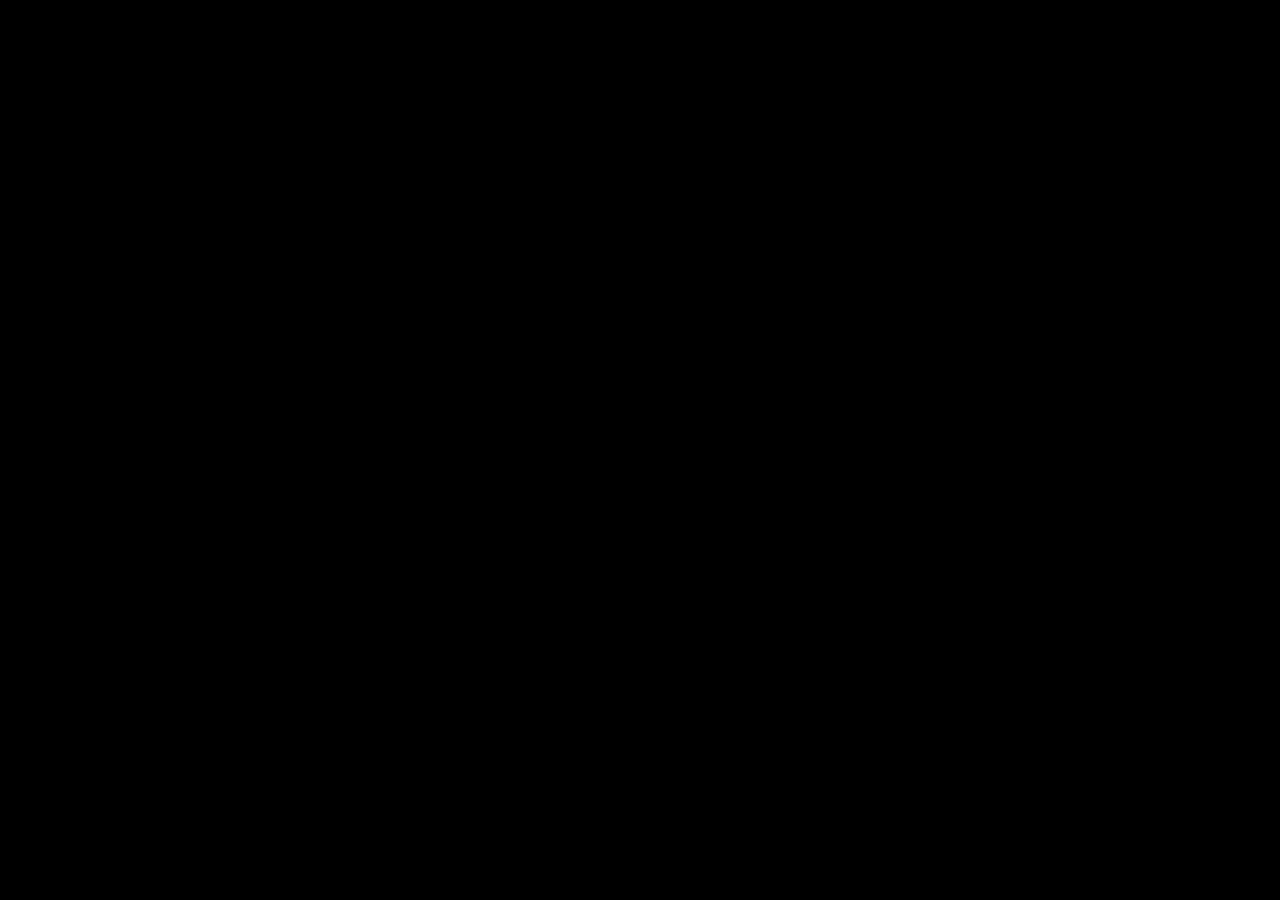
==== index.html @ 0b9044f1 "Optimize page: SEO, performance, and bug fixes - Add SEO meta tags (description, keywords, og tags) " ====
<!DOCTYPE html>
<html lang="zh-CN">
<head>
    <meta charset="UTF-8">
    <meta name="viewport" content="width=device-width, initial-scale=1, maximum-scale=1, user-scalable=no">
    <meta name="description" content="嘎嘎's Homepage — Zhejiang University, Mechanical Engineering. Neural Link interactive experience.">
    <meta name="keywords" content="嘎嘎,今予,Zhejiang University,Mechanical Engineering,Neural Link">
    <meta property="og:title" content="嘎嘎's Homepage - Neural Link">
    <meta property="og:description" content="Interactive neural link experience with gesture control and warp drive.">
    <meta property="og:type" content="website">
    <meta name="theme-color" content="#0f0c29">
    <title>嘎嘎's Homepage - Neural Link</title>
    <link rel="icon" type="image/jpeg" href="https://s2.loli.net/2024/08/14/UuaJ1elnkKgGChN.jpg">

    <script src="https://cdnjs.cloudflare.com/ajax/libs/zepto/1.2.0/zepto.min.js"></script>

    <style>
        @font-face { font-family: "sakura"; src: url("./sakura.min.ttf") format("truetype"); font-display: swap; }

        *, *::before, *::after { box-sizing: border-box; }

        body {
            margin: 0; padding: 0; width: 100vw; height: 100vh; overflow: hidden;
            background: #0f0c29;
            background: linear-gradient(125deg, #0f0c29, #302b63, #24243e, #1b2735, #090a0f);
            background-size: 400% 400%;
            animation: aurora 20s ease infinite;
            font-family: 'sakura', sans-serif;
            user-select: none; -webkit-user-select: none;
            -webkit-touch-callout: none; -webkit-tap-highlight-color: transparent;
            touch-action: manipulation;
        }

        @keyframes aurora {
            0%, 100% { background-position: 0% 50%; }
            50% { background-position: 100% 50%; }
        }

        canvas#startrack {
            position: fixed; top: 0; left: 0; width: 100%; height: 100%;
            z-index: 1; pointer-events: none; display: block; will-change: transform;
        }

        /* Camera box */
        .camera-box {
            position: fixed; bottom: 20px; left: 20px; width: 160px; height: 120px;
            border: 1px solid rgba(80, 255, 255, 0.3); border-radius: 8px;
            z-index: 900; overflow: hidden; opacity: 0; pointer-events: none;
            transition: opacity 0.5s; box-shadow: 0 0 15px rgba(0, 0, 0, 0.5);
            background: rgba(0,0,0,0.5);
        }
        .camera-box.active { opacity: 1; }

        #input_video, #overlay_canvas {
            position: absolute; top: 0; left: 0; width: 100%; height: 100%;
            transform: scaleX(-1); object-fit: cover;
        }
        #input_video { opacity: 0.5; }

        #loading-bar {
            position: fixed; top: 0; left: 0; height: 3px; background: #50ffff;
            width: 0%; z-index: 2000; transition: width 0.3s;
            box-shadow: 0 0 10px #50ffff; pointer-events: none;
        }

        .main {
            position: relative; width: 100%; height: 100%; display: flex;
            justify-content: center; align-items: center; z-index: 10;
            perspective: 1200px; opacity: 0; transition: opacity 1s ease-in;
            pointer-events: none;
        }
        .main.loaded { opacity: 1; }

        .glass-card {
            position: relative; pointer-events: auto;
            background: rgba(255, 255, 255, 0.05);
            backdrop-filter: blur(12px); -webkit-backdrop-filter: blur(12px);
            border: 1px solid rgba(255, 255, 255, 0.15);
            border-radius: 24px; padding: 50px 80px;
            display: flex; flex-direction: column; align-items: center;
            box-shadow: 0 25px 50px rgba(0, 0, 0, 0.5);
            transition: transform 0.1s ease-out;
            max-width: 90%; will-change: transform;
        }

        .avatar-container {
            position: relative; width: 130px; height: 130px;
            margin-bottom: 25px; display: flex; justify-content: center;
            align-items: center; cursor: pointer; transition: transform 0.3s;
            pointer-events: auto;
        }
        .avatar-container:hover { transform: scale(1.05); }
        .avatar-container:active { transform: scale(0.95); }
        .avatar-img {
            width: 130px; height: 130px; border-radius: 50%; object-fit: cover;
            border: 3px solid rgba(255, 255, 255, 0.9);
            box-shadow: 0 0 30px rgba(255, 200, 245, 0.6);
            z-index: 2; transition: transform 1s; background: #fff;
            will-change: transform;
        }
        .spin-warp { animation: warpSpin 1s cubic-bezier(0.5, 0, 0.5, 1) forwards; }

        .orbit-ring {
            position: absolute; top: -15px; left: -15px; right: -15px; bottom: -15px;
            border-radius: 50%; border: 2px dashed rgba(255, 200, 245, 0.3);
            animation: spin 20s linear infinite; transition: all 0.5s;
            will-change: transform;
        }
        .warp-active .orbit-ring {
            border-color: #50ffff; box-shadow: 0 0 50px #50ffff;
            animation: spin 0.5s linear infinite;
        }
        .warp-active .avatar-img {
            border-color: #50ffff; box-shadow: 0 0 50px #50ffff;
        }

        .name { font-size: 2.8rem; color: #fff; text-shadow: 0 0 15px rgba(255, 100, 200, 0.8); margin-bottom: 10px; text-align: center; font-weight: bold; letter-spacing: 2px; white-space: nowrap; }
        .role { font-size: 0.9rem; color: rgba(220, 230, 255, 0.8); letter-spacing: 1.5px; text-transform: uppercase; margin-bottom: 35px; text-align: center; display: flex; gap: 8px; justify-content: center; }
        .separator { color: #ff64c8; }

        .btns { display: flex; gap: 25px; pointer-events: auto; flex-direction: row; }
        .btn {
            position: relative; padding: 12px 36px; border-radius: 50px;
            background: rgba(255, 255, 255, 0.08); border: 1px solid rgba(255, 255, 255, 0.25);
            color: #ffc8f5; text-decoration: none; font-size: 1.2rem;
            overflow: hidden; transition: all 0.3s; cursor: pointer;
            white-space: nowrap; display: flex; justify-content: center;
            align-items: center; pointer-events: auto;
        }
        .btn:hover {
            background: rgba(255, 200, 245, 0.2);
            box-shadow: 0 0 25px rgba(255, 100, 200, 0.5);
            border-color: #ffc8f5; transform: translateY(-3px); color: #fff;
        }
        .btn::after {
            content: ''; position: absolute; top: 0; left: -100%;
            width: 100%; height: 100%;
            background: linear-gradient(90deg, transparent, rgba(255,255,255,0.3), transparent);
            transform: skewX(-20deg); animation: shine 4s infinite;
        }

        /* Hint corner */
        .hint-corner {
            position: fixed; bottom: 20px; right: 25px; z-index: 50;
            display: flex; align-items: center; justify-content: flex-end;
            gap: 20px; opacity: 0; transition: opacity 1s; pointer-events: none;
        }
        .hint-corner.show { opacity: 1; }

        .icon-btn {
            font-size: 24px; color: rgba(255, 255, 255, 0.4);
            cursor: pointer; transition: all 0.3s ease;
            text-shadow: 0 0 5px rgba(0,0,0,0.5); pointer-events: auto;
        }
        .icon-btn:hover { color: #fff; transform: scale(1.2); text-shadow: 0 0 15px #50ffff; }
        .icon-btn.active { color: #50ffff; text-shadow: 0 0 20px #50ffff; transform: scale(1.1); }

        .kb-group { position: relative; display: flex; align-items: center; pointer-events: auto; }

        .hint-box {
            position: absolute; right: 100%; top: 50%;
            transform: translateY(-50%) translateX(10px); margin-right: 15px;
            background: rgba(0, 20, 40, 0.9); border: 1px solid rgba(80, 255, 255, 0.3);
            padding: 8px 12px; border-radius: 8px; color: #50ffff;
            font-family: 'Courier New', monospace; font-size: 12px;
            opacity: 0; transition: all 0.3s; white-space: nowrap; pointer-events: none;
        }
        .kb-group:hover .hint-box, .hint-box.typing-active {
            opacity: 1; transform: translateY(-50%) translateX(0);
        }

        kbd {
            background: rgba(255,255,255,0.1); border: 1px solid rgba(255,255,255,0.3);
            border-radius: 3px; padding: 2px 4px; margin: 0 2px; font-weight: bold;
            transition: all 0.1s;
        }
        kbd.active { background: #50ffff; color: #000; box-shadow: 0 0 10px #50ffff; }

        #toast {
            position: fixed; bottom: 80px; left: 50%; transform: translateX(-50%);
            background: rgba(0,0,0,0.8); border: 1px solid #50ffff;
            color: #50ffff; padding: 10px 20px; border-radius: 5px;
            opacity: 0; transition: opacity 0.5s; pointer-events: none;
            font-family: monospace; z-index: 100; white-space: nowrap;
        }
        #toast.show { opacity: 1; }

        #boot-screen {
            position: fixed; top: 0; left: 0; width: 100%; height: 100%;
            background: #000; z-index: 999; display: flex; justify-content: center;
            align-items: center; font-family: monospace; cursor: pointer;
        }
        .terminal-text {
            color: #50ffff; font-size: 14px; line-height: 1.6;
            text-shadow: 0 0 5px #50ffff; padding: 20px; max-width: 600px;
        }
        .system-off {
            animation: tvOff 0.6s ease-in-out forwards; pointer-events: none;
        }
        .highlight { color: #ffc8f5; font-weight: bold; }
        .blink { animation: blink 1s infinite; }

        /* Context menu */
        #context-menu {
            position: fixed; top: 0; left: 0; width: 160px; height: 160px;
            border-radius: 50%; pointer-events: none; z-index: 999;
            opacity: 0; transform: scale(0.5);
            transition: opacity 0.2s, transform 0.2s;
            display: flex; justify-content: center; align-items: center;
        }
        #context-menu.visible { opacity: 1; transform: scale(1); pointer-events: auto; }
        .ctx-center {
            position: absolute; width: 10px; height: 10px;
            background: #50ffff; border-radius: 50%; box-shadow: 0 0 10px #50ffff;
        }
        .ctx-ring {
            position: absolute; width: 100%; height: 100%; border-radius: 50%;
            border: 1px dashed rgba(80, 255, 255, 0.3);
            animation: spin 10s linear infinite;
        }
        .ctx-item {
            position: absolute; width: 50px; height: 50px;
            display: flex; justify-content: center; align-items: center;
            background: rgba(0, 20, 40, 0.8);
            border: 1px solid rgba(80, 255, 255, 0.4);
            border-radius: 50%; color: #50ffff;
            font-family: monospace; font-size: 10px; font-weight: bold;
            cursor: pointer; transition: all 0.2s;
            box-shadow: 0 0 10px rgba(0,0,0,0.5);
        }
        .ctx-item:hover {
            background: #50ffff; color: #000;
            box-shadow: 0 0 20px #50ffff; transform: scale(1.1);
        }
        .ctx-top { top: 0; } .ctx-bottom { bottom: 0; }
        .ctx-left { left: 0; } .ctx-right { right: 0; }

        .speed-hud {
            position: fixed; bottom: 20px; left: 25px; z-index: 50;
            font-family: monospace; color: rgba(255,255,255,0.5);
            font-size: 12px; pointer-events: none;
            display: flex; flex-direction: column; gap: 5px;
            opacity: 0; transition: opacity 1s;
        }
        .speed-hud.show { opacity: 1; }
        .speed-bar-container {
            width: 150px; height: 4px; background: rgba(255,255,255,0.1);
            border-radius: 2px; overflow: hidden;
        }
        .speed-bar {
            height: 100%; background: #50ffff; width: 50%;
            transition: width 0.1s linear, background 0.3s;
            box-shadow: 0 0 5px #50ffff;
        }

        /* Keyframes */
        @keyframes tvOff {
            0% { transform: scale(1, 1); opacity: 1; }
            100% { transform: scale(0, 0.005); opacity: 0; }
        }
        @keyframes blink { 50% { opacity: 0; } }
        @keyframes spin { 100% { transform: rotate(360deg); } }
        @keyframes shine {
            0% { left: -100%; }
            20% { left: 200%; }
            100% { left: 200%; }
        }
        @keyframes warpSpin {
            0% { transform: rotate(0deg); }
            100% { transform: rotate(1080deg); }
        }

        /* Mobile */
        @media (max-width: 700px) {
            .glass-card { width: 85%; padding: 40px 20px; max-height: 90vh; overflow-y: auto; }
            .name { font-size: 2rem; }
            .role { flex-direction: column; gap: 5px; }
            .separator { display: none; }
            .btns { flex-direction: column; width: 100%; gap: 15px; }
            .btn { width: 100%; text-align: center; }
            .hint-corner { right: 15px; bottom: 15px; }
            .kb-group, .speed-hud, #context-menu { display: none !important; }
        }
    </style>
</head>
<body>

    <canvas id="startrack"></canvas>

    <div class="camera-box" id="camera-box">
        <video id="input_video" autoplay playsinline></video>
        <canvas id="overlay_canvas"></canvas>
    </div>

    <div id="loading-bar"></div>
    <div id="boot-screen"><div class="terminal-text" id="terminal-content"></div></div>
    <div id="toast">SYSTEM: Warp Drive Engaged!</div>

    <div class="main" id="main-content">
        <div class="glass-card" id="tilt-card">
            <div class="avatar-container" id="avatar-btn">
                <div class="orbit-ring" id="orbit-ring"></div>
                <img src="https://s2.loli.net/2024/08/14/UuaJ1elnkKgGChN.jpg"
                     class="avatar-img" id="avatar-img"
                     alt="头像" loading="lazy" width="130" height="130">
            </div>
            <div class="name">嘎嘎sama | 今予</div>
            <div class="role">
                <span>Zhejiang University</span>
                <span class="separator">|</span>
                <span>Mechanical Engineering</span>
            </div>
            <div class="btns">
                <a href="https://gagasama.vercel.app" target="_blank" rel="noopener" class="btn">博客</a>
                <a href="https://github.com/JYbestow" target="_blank" rel="noopener" class="btn">Github</a>
                <a href="https://space.bilibili.com/402611949" target="_blank" rel="noopener" class="btn">bilibili</a>
            </div>
        </div>
    </div>

    <div class="speed-hud" id="ui-hud">
        <div class="hud-text" id="speed-text">TIME: 1.0x</div>
        <div class="speed-bar-container"><div class="speed-bar" id="speed-bar"></div></div>
    </div>

    <div class="hint-corner" id="ui-hint">
        <div class="kb-group">
            <div class="hint-box" id="konami-hint">Code: <kbd>↑</kbd><kbd>↑</kbd><kbd>↓</kbd><kbd>↓</kbd><kbd>←</kbd><kbd>→</kbd><kbd>←</kbd><kbd>→</kbd><kbd>B</kbd><kbd>A</kbd></div>
            <div class="icon-btn" id="kb-icon" aria-label="Konami Code hint">⌨️</div>
        </div>
        <div class="icon-btn" id="hand-btn" title="Toggle Hand Control" aria-label="Toggle Hand Control">🖐️</div>
    </div>

    <div id="context-menu">
        <div class="ctx-ring"></div><div class="ctx-center"></div>
        <div class="ctx-item ctx-top" id="ctx-warp">WARP</div>
        <div class="ctx-item ctx-right" id="ctx-rgb">RGB</div>
        <div class="ctx-item ctx-bottom" id="ctx-reset">RESET</div>
        <div class="ctx-item ctx-left" id="ctx-freeze">FREEZE</div>
    </div>

    <script>
        console.log("%c Hello ZJU Engineer!", "font-size: 20px; color: #50ffff;");
        var requestAnimFrame = (window.requestAnimationFrame || function(cb) { setTimeout(cb, 1000 / 60); }).bind(window);
        var isMobile = /Android|webOS|iPhone|iPad|iPod|BlackBerry|IEMobile|Opera Mini/i.test(navigator.userAgent) || window.innerWidth < 700;

        $(function() {
            // ── Boot Screen ────────────────────────────────────────────
            var cmdLines = ["> [SCROLL] : TIME DILATION", "> [HOLD]   : SINGULARITY"];
            if (!isMobile) {
                cmdLines.push("> [RIGHT CLICK] : TACTICAL MENU");
                cmdLines.push("> [HAND]   : GOD MODE");
            } else {
                cmdLines.push("> [TAP AVATAR] : WARP DRIVE");
            }

            var lines = [
                "INITIALIZING PHYSICS ENGINE...",
                "LOADING NEURAL NETWORK... [OK]",
                "--------------------------------",
                "COMMANDS:"
            ].concat(cmdLines).concat([
                "--------------------------------",
                "CLICK TO START <span class='blink'>_</span>"
            ]);

            var term = document.getElementById('terminal-content');
            var lIdx = 0, cIdx = 0;

            function typeLine() {
                if (lIdx >= lines.length) return;

                // Last line (prompt) — render with HTML at once (contains span)
                if (lIdx === lines.length - 1) {
                    if (cIdx === 0) {
                        term.innerHTML += '<div class="cmd-line highlight">' + lines[lIdx] + '</div>';
                    }
                    lIdx++;
                    return;
                }

                if (cIdx === 0) {
                    term.innerHTML += '<div class="cmd-line" id="l-' + lIdx + '"></div>';
                }

                var el = document.getElementById('l-' + lIdx);
                if (el) el.textContent += lines[lIdx].charAt(cIdx);
                cIdx++;

                if (cIdx < lines[lIdx].length) {
                    setTimeout(typeLine, 15);
                } else {
                    cIdx = 0; lIdx++;
                    setTimeout(typeLine, 50);
                }
            }

            setTimeout(typeLine, 500);

            function closeBoot() {
                var bs = document.getElementById('boot-screen');
                bs.classList.add('system-off');
                document.getElementById('main-content').classList.add('loaded');
                setTimeout(function() {
                    document.getElementById('ui-hint').classList.add('show');
                    document.getElementById('ui-hud').classList.add('show');
                }, 800);
            }
            document.getElementById('boot-screen').addEventListener('click', closeBoot);
            document.getElementById('boot-screen').addEventListener('touchend', function(e) { e.preventDefault(); closeBoot(); });

            // ── Canvas Core ────────────────────────────────────────────
            var canvas = document.getElementById('startrack');
            var ctx = canvas.getContext('2d');
            var cw, ch;

            function resize() {
                cw = window.innerWidth; ch = window.innerHeight;
                var dpr = isMobile ? 1 : Math.min(window.devicePixelRatio, 2);
                canvas.width = cw * dpr;
                canvas.height = ch * dpr;
                ctx.setTransform(dpr, 0, 0, dpr, 0, 0);
            }
            resize();
            window.addEventListener('resize', resize, { passive: true });

            // Mouse / tilt state
            var mx = 0, my = 0, rawMx = 0, rawMy = 0;
            function updateCoords(x, y) {
                rawMx = x; rawMy = y;
                mx = (x - cw / 2) / cw;
                my = (y - ch / 2) / ch;
                var c = document.getElementById('tilt-card');
                if (c) c.style.transform = 'perspective(1000px) rotateX(' + (-my * 15) + 'deg) rotateY(' + (mx * 15) + 'deg)';
            }
            document.addEventListener('mousemove', function(e) { updateCoords(e.clientX, e.clientY); }, { passive: true });
            document.addEventListener('touchmove', function(e) {
                if (e.touches.length) updateCoords(e.touches[0].clientX, e.touches[0].clientY);
            }, { passive: true });

            // State
            var globalSpeed = 1, warpSpeed = 1, isWarping = false;
            var rainbowMode = false, isSucking = false;
            var handExpansion = 0, targetExpansion = 0;

            // ── Hand Control (Desktop Only) ────────────────────────────
            if (!isMobile) {
                var videoEl = document.getElementById('input_video');
                var overlayCanvas = document.getElementById('overlay_canvas');
                var ctxOverlay = overlayCanvas.getContext('2d');
                var handBtn = document.getElementById('hand-btn');
                var cameraBox = document.getElementById('camera-box');
                var loadingBar = document.getElementById('loading-bar');
                var isHandActive = false, handsModule, cameraFeed;

                overlayCanvas.width = 320;
                overlayCanvas.height = 240;

                window.onHandResults = function(results) {
                    loadingBar.style.width = '0%';

                    ctxOverlay.save();
                    ctxOverlay.clearRect(0, 0, overlayCanvas.width, overlayCanvas.height);
                    if (results.multiHandLandmarks) {
                        for (var i = 0; i < results.multiHandLandmarks.length; i++) {
                            var landmarks = results.multiHandLandmarks[i];
                            if (typeof drawConnectors === 'function') {
                                drawConnectors(ctxOverlay, landmarks, HAND_CONNECTIONS, { color: '#50ffff', lineWidth: 2 });
                            }
                            if (typeof drawLandmarks === 'function') {
                                drawLandmarks(ctxOverlay, landmarks, { color: '#ffc8f5', lineWidth: 1, radius: 2 });
                            }
                        }
                    }
                    ctxOverlay.restore();

                    if (results.multiHandLandmarks && results.multiHandLandmarks.length > 0) {
                        var lm = results.multiHandLandmarks[0];
                        var dist = Math.hypot(lm[4].x - lm[20].x, lm[4].y - lm[20].y);
                        var palm = Math.hypot(lm[0].x - lm[9].x, lm[0].y - lm[9].y);
                        var openness = dist / (palm * 1.6);
                        if (openness < 0.3) targetExpansion = -0.8;
                        else if (openness > 0.85) targetExpansion = 1.2;
                        else targetExpansion = (openness - 0.3) * 1.5;
                    } else targetExpansion = 0;
                };

                window.toggleHand = function() {
                    if (!isHandActive) {
                        showToast("NEURAL LINK INITIALIZING...");
                        loadingBar.style.width = '30%';
                        handsModule = new Hands({
                            locateFile: function(file) {
                                return 'https://cdn.jsdelivr.net/npm/@mediapipe/hands/' + file;
                            }
                        });
                        handsModule.setOptions({ maxNumHands: 1, modelComplexity: 0, minDetectionConfidence: 0.5 });
                        handsModule.onResults(window.onHandResults);
                        cameraFeed = new Camera(videoEl, {
                            onFrame: function() { handsModule.send({ image: videoEl }); },
                            width: 320, height: 240
                        });
                        loadingBar.style.width = '60%';
                        cameraFeed.start().then(function() {
                            loadingBar.style.width = '100%';
                            setTimeout(function() { loadingBar.style.width = '0%'; }, 500);
                            cameraBox.classList.add('active');
                            handBtn.classList.add('active');
                            isHandActive = true;
                            showToast("HAND CONTROL ACTIVE");
                        }).catch(function() {
                            loadingBar.style.width = '0%';
                            showToast("CAMERA ACCESS DENIED");
                        });
                    } else {
                        if (videoEl.srcObject) {
                            videoEl.srcObject.getTracks().forEach(function(t) { t.stop(); });
                        }
                        videoEl.srcObject = null;
                        cameraBox.classList.remove('active');
                        handBtn.classList.remove('active');
                        isHandActive = false;
                        targetExpansion = 0;
                        ctxOverlay.clearRect(0, 0, overlayCanvas.width, overlayCanvas.height);
                        showToast("NEURAL LINK OFF");
                    }
                };
                handBtn.addEventListener('click', window.toggleHand);
            }

            // ── Star System ────────────────────────────────────────────
            var Star = function() {
                this.reset();
                this.angle = Math.random() * Math.PI * 2;
                this.renderColor = 'rgba(200,200,255,0.5)'; // pre-allocate
                this.hue = Math.random() * 360;
            };

            Star.prototype.reset = function() {
                var limit = Math.sqrt(cw * cw + ch * ch) / 2;
                this.r = Math.random() * limit + 50;
                this.baseR = this.r;
                this.orbitalSpeed = (Math.random() * 0.5 + 0.5) * 0.005;
                this.baseSize = Math.random() * 2 + 0.5;
                this.size = this.baseSize;
                this.x = cw / 2 + Math.cos(this.angle) * this.r;
                this.y = ch / 2 + Math.sin(this.angle) * this.r;
                this.vx = 0; this.vy = 0;
                var ratio = (this.r - 50) / limit;
                this.baseColor = {
                    r: 200 + Math.floor(55 * ratio),
                    g: 200 - Math.floor(100 * ratio),
                    b: 255,
                    a: Math.random() * 0.8 + 0.2
                };
            };

            Star.prototype.updateColor = function() {
                if (isWarping) {
                    this.renderColor = 'rgba(100,255,255,1)';
                } else if (rainbowMode) {
                    this.hue = (this.hue + 2) % 360;
                    // Pre-compute HSL → easy with hsla string (slightly slower but acceptable)
                    this.renderColor = 'hsla(' + this.hue + ',100%,70%,0.8)';
                } else {
                    var c = this.baseColor;
                    this.renderColor = 'rgba(' + c.r + ',' + c.g + ',' + c.b + ',' + c.a + ')';
                }
            };

            Star.prototype.update = function() {
                this.angle += this.orbitalSpeed * warpSpeed * globalSpeed;

                var expansionFactor = 1 + handExpansion * 1.5;
                var targetR = this.baseR * expansionFactor;
                var tx = cw / 2 + Math.cos(this.angle) * targetR;
                var ty = ch / 2 + Math.sin(this.angle) * targetR;

                if (handExpansion > 0.8) {
                    var jitter = handExpansion * 8;
                    tx += (Math.random() - 0.5) * jitter;
                    ty += (Math.random() - 0.5) * jitter;
                }

                var ax = (tx - this.x) * (0.05 + Math.abs(handExpansion) * 0.02);
                var ay = (ty - this.y) * (0.05 + Math.abs(handExpansion) * 0.02);

                if (isSucking) {
                    var dx = rawMx - this.x, dy = rawMy - this.y;
                    var distSq = dx * dx + dy * dy;
                    var force = 2000 / (distSq + 100);
                    ax += dx * force;
                    ay += dy * force;
                }

                this.vx += ax; this.vy += ay;
                this.vx *= 0.9; this.vy *= 0.9;
                this.x += this.vx; this.y += this.vy;

                var dist = 1 - handExpansion * 0.7;
                if (dist < 0.1) dist = 0.1;
                this.size = this.baseSize * (1 / dist);

                this.updateColor();

                if (this.x < -cw || this.x > cw * 2 || this.y < -ch || this.y > ch * 2 || isNaN(this.x)) {
                    this.reset();
                }
            };

            Star.prototype.draw = function() {
                var dx = this.x - mx * 30;
                var dy = this.y - my * 30;
                if (isSucking) {
                    var d2Hole = (dx - rawMx) * (dx - rawMx) + (dy - rawMy) * (dy - rawMy);
                    if (d2Hole < 400) { this.reset(); return; }
                }
                ctx.beginPath();
                ctx.arc(dx, dy, this.size, 0, Math.PI * 2);
                ctx.fillStyle = this.renderColor;
                ctx.fill();
            };

            var PARTICLE_COUNT = isMobile ? 500 : 1000;
            var stars = new Array(PARTICLE_COUNT);
            for (var i = 0; i < PARTICLE_COUNT; i++) stars[i] = new Star();

            // ── Toast ──────────────────────────────────────────────────
            var toastTimeout;
            function showToast(msg) {
                var t = document.getElementById('toast');
                t.innerText = msg;
                t.classList.add('show');
                clearTimeout(toastTimeout);
                toastTimeout = setTimeout(function() { t.classList.remove('show'); }, 2500);
            }

            // ── Time Dilation (Scroll) ────────────────────────────────
            document.addEventListener('wheel', function(e) {
                globalSpeed -= e.deltaY * 0.001;
                if (globalSpeed > 5) globalSpeed = 5;
                if (globalSpeed < -2) globalSpeed = -2;
                document.getElementById('speed-text').innerText = 'TIME: ' + globalSpeed.toFixed(2) + 'x';
                document.getElementById('speed-bar').style.width = Math.max(0, Math.min(100, (globalSpeed + 2) / 7 * 100)) + '%';
            }, { passive: false });

            // ── Singularity (Mousedown / Touch) ────────────────────────
            document.addEventListener('mousedown', function(e) {
                if (e.target.closest('.icon-btn, #context-menu, #avatar-btn')) return;
                if (e.button === 0) isSucking = true;
            });
            document.addEventListener('mouseup', function() { isSucking = false; });
            document.addEventListener('touchstart', function(e) {
                if (e.target.closest('.icon-btn, .btn, #avatar-btn')) return;
                if (e.touches.length === 1) isSucking = true;
            }, { passive: false });
            document.addEventListener('touchend', function() { isSucking = false; });

            // ── Warp Drive ────────────────────────────────────────────
            document.getElementById('avatar-btn').addEventListener('click', function(e) {
                e.stopPropagation();
                if (isWarping) return;
                isWarping = true;
                document.getElementById('avatar-btn').classList.add('warp-active');
                document.getElementById('avatar-img').classList.add('spin-warp');

                var accel = setInterval(function() {
                    if (warpSpeed < 20) warpSpeed += 1;
                }, 50);

                showToast("WARP ENGAGED");

                setTimeout(function() {
                    clearInterval(accel);
                    var decel = setInterval(function() {
                        if (warpSpeed > 1) warpSpeed -= 1;
                        else {
                            warpSpeed = 1;
                            isWarping = false;
                            document.getElementById('avatar-btn').classList.remove('warp-active');
                            document.getElementById('avatar-img').classList.remove('spin-warp');
                            clearInterval(decel);
                        }
                    }, 50);
                }, 2500);
            });

            // ── Context Menu ──────────────────────────────────────────
            var ctxMenu = document.getElementById('context-menu');
            document.addEventListener('contextmenu', function(e) {
                e.preventDefault();
                e.stopPropagation();
                if (isMobile) return;
                ctxMenu.style.left = (e.clientX - 80) + 'px';
                ctxMenu.style.top = (e.clientY - 80) + 'px';
                ctxMenu.classList.add('visible');
            });
            document.addEventListener('click', function(e) {
                if (!e.target.closest('#context-menu')) ctxMenu.classList.remove('visible');
            });

            document.getElementById('ctx-warp').onclick = function() {
                document.getElementById('avatar-btn').click();
                ctxMenu.classList.remove('visible');
            };
            document.getElementById('ctx-rgb').onclick = function() {
                rainbowMode = !rainbowMode;
                showToast(rainbowMode ? "RGB: ON" : "RGB: OFF");
                ctxMenu.classList.remove('visible');
            };
            document.getElementById('ctx-freeze').onclick = function() {
                globalSpeed = 0;
                document.getElementById('speed-text').innerText = 'TIME: 0.00x';
                document.getElementById('speed-bar').style.width = '0%';
                showToast("FROZEN");
                ctxMenu.classList.remove('visible');
            };
            document.getElementById('ctx-reset').onclick = function() {
                globalSpeed = 1;
                rainbowMode = false;
                document.getElementById('speed-text').innerText = 'TIME: 1.00x';
                document.getElementById('speed-bar').style.width = '50%';
                showToast("RESET");
                ctxMenu.classList.remove('visible');
            };

            // ── Konami Code ───────────────────────────────────────────
            if (!isMobile) {
                var konamiCode = ['ArrowUp', 'ArrowUp', 'ArrowDown', 'ArrowDown', 'ArrowLeft', 'ArrowRight', 'ArrowLeft', 'ArrowRight', 'b', 'a'];
                var kIdx = 0;
                var allKbds = document.querySelectorAll('#konami-hint kbd');
                document.addEventListener('keydown', function(e) {
                    if (e.key === konamiCode[kIdx]) {
                        if (kIdx === 0) document.getElementById('konami-hint').classList.add('typing-active');
                        if (allKbds[kIdx]) allKbds[kIdx].classList.add('active');
                        kIdx++;
                        if (kIdx === konamiCode.length) {
                            rainbowMode = !rainbowMode;
                            showToast(rainbowMode ? "RGB: ON" : "RGB: OFF");
                            setTimeout(function() {
                                kIdx = 0;
                                for (var i = 0; i < allKbds.length; i++) allKbds[i].classList.remove('active');
                                document.getElementById('konami-hint').classList.remove('typing-active');
                            }, 800);
                        }
                    } else {
                        kIdx = 0;
                        for (var j = 0; j < allKbds.length; j++) allKbds[j].classList.remove('active');
                        document.getElementById('konami-hint').classList.remove('typing-active');
                    }
                });
            }

            // ── Main Loop ─────────────────────────────────────────────
            function loop() {
                handExpansion += (targetExpansion - handExpansion) * 0.1;

                // Trail effect
                ctx.globalCompositeOperation = 'destination-out';
                var alpha = (isWarping || Math.abs(globalSpeed) > 2 || handExpansion > 0.5) ? 0.1 : 0.15;
                ctx.fillStyle = 'rgba(0, 0, 0, ' + alpha + ')';
                ctx.fillRect(0, 0, cw, ch);

                ctx.globalCompositeOperation = 'lighter';
                for (var i = 0; i < PARTICLE_COUNT; i++) {
                    stars[i].update();
                    stars[i].draw();
                }

                if (isSucking) {
                    ctx.globalCompositeOperation = 'source-over';
                    ctx.beginPath();
                    ctx.arc(rawMx, rawMy, 20, 0, Math.PI * 2);
                    ctx.fillStyle = '#000';
                    ctx.fill();
                    ctx.strokeStyle = '#50ffff';
                    ctx.lineWidth = 2;
                    ctx.stroke();
                    ctx.globalCompositeOperation = 'lighter';
                }
                requestAnimFrame(loop);
            }

            loop();
        });
    </script>
</body>
</html>
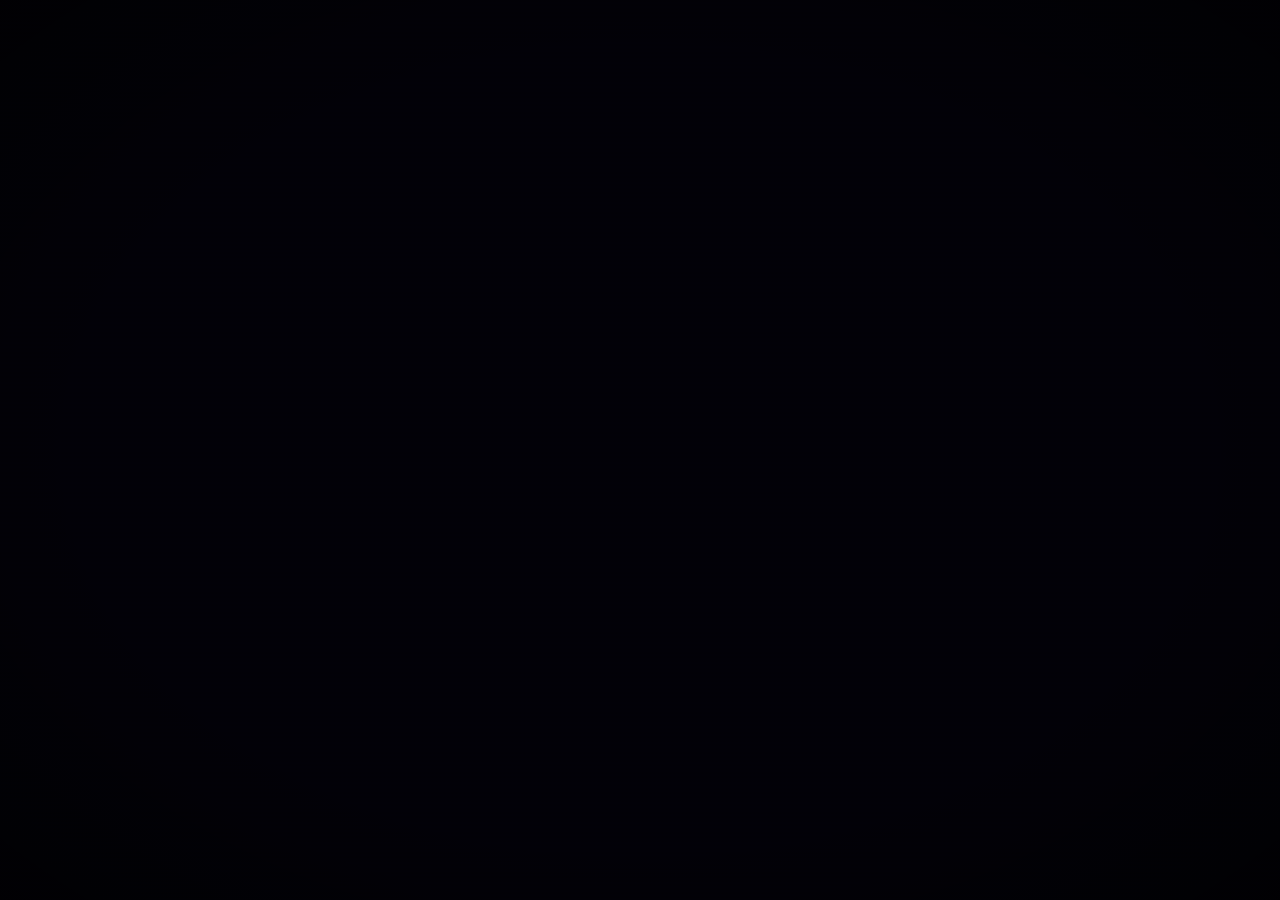
==== commit a98b6901: "Beautify UI and optimize rendering performance Visual: gradient glass card, avatar glow pulse, name " ====
--- a/index.html
+++ b/index.html
@@ -19,12 +19,20 @@
 
         *, *::before, *::after { box-sizing: border-box; }
 
+        :root {
+            --cyan: #50ffff;
+            --pink: #ff64c8;
+            --pink-light: #ffc8f5;
+            --bg-deep: #0f0c29;
+            --card-bg: rgba(15, 12, 45, 0.35);
+        }
+
         body {
             margin: 0; padding: 0; width: 100vw; height: 100vh; overflow: hidden;
             background: #0f0c29;
-            background: linear-gradient(125deg, #0f0c29, #302b63, #24243e, #1b2735, #090a0f);
+            background: linear-gradient(135deg, #0f0c29 0%, #1a1040 25%, #302b63 50%, #1b2735 75%, #090a0f 100%);
             background-size: 400% 400%;
-            animation: aurora 20s ease infinite;
+            animation: aurora 25s ease infinite;
             font-family: 'sakura', sans-serif;
             user-select: none; -webkit-user-select: none;
             -webkit-touch-callout: none; -webkit-tap-highlight-color: transparent;
@@ -33,253 +41,390 @@
 
         @keyframes aurora {
             0%, 100% { background-position: 0% 50%; }
-            50% { background-position: 100% 50%; }
+            25% { background-position: 100% 0%; }
+            50% { background-position: 100% 100%; }
+            75% { background-position: 0% 100%; }
+        }
+
+        /* ── Vignette overlay ──────────────────────────────────── */
+        body::after {
+            content: ''; position: fixed; inset: 0; z-index: 2;
+            background: radial-gradient(ellipse at center, transparent 50%, rgba(0,0,0,0.55) 100%);
+            pointer-events: none;
         }
 
         canvas#startrack {
             position: fixed; top: 0; left: 0; width: 100%; height: 100%;
-            z-index: 1; pointer-events: none; display: block; will-change: transform;
-        }
-
-        /* Camera box */
+            z-index: 1; pointer-events: none; display: block;
+        }
+
+        /* ── Camera box ────────────────────────────────────────── */
         .camera-box {
-            position: fixed; bottom: 20px; left: 20px; width: 160px; height: 120px;
-            border: 1px solid rgba(80, 255, 255, 0.3); border-radius: 8px;
+            position: fixed; bottom: 24px; left: 24px; width: 160px; height: 120px;
+            border: 1px solid rgba(80, 255, 255, 0.25); border-radius: 10px;
             z-index: 900; overflow: hidden; opacity: 0; pointer-events: none;
-            transition: opacity 0.5s; box-shadow: 0 0 15px rgba(0, 0, 0, 0.5);
-            background: rgba(0,0,0,0.5);
+            transition: opacity 0.5s ease;
+            box-shadow: 0 0 20px rgba(0,0,0,0.6), inset 0 0 20px rgba(0,0,0,0.3);
+            background: rgba(0,0,0,0.6);
         }
         .camera-box.active { opacity: 1; }
+        .camera-box::after {
+            content: 'NEURAL FEED'; position: absolute; bottom: 4px; left: 6px;
+            font-family: monospace; font-size: 8px; color: rgba(80,255,255,0.5);
+            z-index: 2; pointer-events: none; letter-spacing: 1px;
+        }
 
         #input_video, #overlay_canvas {
             position: absolute; top: 0; left: 0; width: 100%; height: 100%;
             transform: scaleX(-1); object-fit: cover;
         }
-        #input_video { opacity: 0.5; }
+        #input_video { opacity: 0.45; }
 
         #loading-bar {
-            position: fixed; top: 0; left: 0; height: 3px; background: #50ffff;
-            width: 0%; z-index: 2000; transition: width 0.3s;
-            box-shadow: 0 0 10px #50ffff; pointer-events: none;
-        }
-
+            position: fixed; top: 0; left: 0; height: 2px; z-index: 2000;
+            pointer-events: none;
+            background: linear-gradient(90deg, transparent, var(--cyan), var(--pink-light), var(--cyan), transparent);
+            width: 0%; transition: width 0.25s ease-out;
+            box-shadow: 0 0 12px var(--cyan), 0 0 4px var(--cyan);
+            animation: barPulse 2s ease-in-out infinite;
+        }
+        @keyframes barPulse {
+            0%, 100% { box-shadow: 0 0 12px var(--cyan), 0 0 4px var(--cyan); }
+            50% { box-shadow: 0 0 20px var(--cyan), 0 0 8px var(--pink-light); }
+        }
+
+        /* ── Main content ──────────────────────────────────────── */
         .main {
             position: relative; width: 100%; height: 100%; display: flex;
             justify-content: center; align-items: center; z-index: 10;
-            perspective: 1200px; opacity: 0; transition: opacity 1s ease-in;
+            perspective: 1200px; opacity: 0; transition: opacity 1.2s cubic-bezier(0.4, 0, 0.2, 1);
             pointer-events: none;
         }
         .main.loaded { opacity: 1; }
 
+        /* ── Glass card ────────────────────────────────────────── */
         .glass-card {
             position: relative; pointer-events: auto;
-            background: rgba(255, 255, 255, 0.05);
-            backdrop-filter: blur(12px); -webkit-backdrop-filter: blur(12px);
-            border: 1px solid rgba(255, 255, 255, 0.15);
-            border-radius: 24px; padding: 50px 80px;
+            background: linear-gradient(135deg,
+                rgba(30, 20, 60, 0.45) 0%,
+                rgba(20, 15, 50, 0.35) 50%,
+                rgba(15, 10, 40, 0.45) 100%);
+            backdrop-filter: blur(20px); -webkit-backdrop-filter: blur(20px);
+            border-radius: 28px; padding: 50px 80px;
             display: flex; flex-direction: column; align-items: center;
-            box-shadow: 0 25px 50px rgba(0, 0, 0, 0.5);
-            transition: transform 0.1s ease-out;
+            box-shadow:
+                0 0 0 1px rgba(255, 255, 255, 0.08),
+                0 0 0 2px rgba(100, 100, 200, 0.06),
+                0 8px 32px rgba(0, 0, 0, 0.4),
+                0 30px 60px rgba(0, 0, 0, 0.5),
+                inset 0 1px 0 rgba(255, 255, 255, 0.04);
+            transition: transform 0.15s ease-out, box-shadow 0.5s ease;
             max-width: 90%; will-change: transform;
         }
-
+        .glass-card::before {
+            content: ''; position: absolute; inset: -1px; border-radius: 29px;
+            padding: 1px;
+            background: linear-gradient(135deg,
+                rgba(255,255,255,0.12) 0%, transparent 40%,
+                transparent 60%, rgba(100,200,255,0.15) 100%);
+            -webkit-mask: linear-gradient(#fff 0 0) content-box, linear-gradient(#fff 0 0);
+            mask: linear-gradient(#fff 0 0) content-box, linear-gradient(#fff 0 0);
+            -webkit-mask-composite: xor; mask-composite: exclude;
+            pointer-events: none;
+        }
+
+        /* ── Avatar ────────────────────────────────────────────── */
         .avatar-container {
-            position: relative; width: 130px; height: 130px;
-            margin-bottom: 25px; display: flex; justify-content: center;
-            align-items: center; cursor: pointer; transition: transform 0.3s;
+            position: relative; width: 144px; height: 144px;
+            margin-bottom: 28px; display: flex; justify-content: center;
+            align-items: center; cursor: pointer; transition: transform 0.3s cubic-bezier(0.34, 1.56, 0.64, 1);
             pointer-events: auto;
         }
-        .avatar-container:hover { transform: scale(1.05); }
-        .avatar-container:active { transform: scale(0.95); }
+        .avatar-container:hover { transform: scale(1.06); }
+        .avatar-container:active { transform: scale(0.94); }
+
+        .avatar-glow {
+            position: absolute; width: 120px; height: 120px; border-radius: 50%;
+            background: radial-gradient(circle, rgba(255, 150, 220, 0.35) 0%, transparent 70%);
+            z-index: 0; animation: glowPulse 4s ease-in-out infinite;
+        }
+        @keyframes glowPulse {
+            0%, 100% { transform: scale(1); opacity: 0.7; }
+            50% { transform: scale(1.25); opacity: 0.35; }
+        }
+
         .avatar-img {
-            width: 130px; height: 130px; border-radius: 50%; object-fit: cover;
-            border: 3px solid rgba(255, 255, 255, 0.9);
-            box-shadow: 0 0 30px rgba(255, 200, 245, 0.6);
-            z-index: 2; transition: transform 1s; background: #fff;
-            will-change: transform;
+            width: 126px; height: 126px; border-radius: 50%; object-fit: cover;
+            border: 3px solid rgba(255, 255, 255, 0.85);
+            box-shadow:
+                0 0 0 6px rgba(255, 150, 210, 0.2),
+                0 0 30px rgba(255, 180, 230, 0.5),
+                0 0 60px rgba(200, 100, 180, 0.25);
+            z-index: 2; transition: transform 1s, border-color 0.5s, box-shadow 0.5s;
+            background: #1a1040; will-change: transform;
         }
         .spin-warp { animation: warpSpin 1s cubic-bezier(0.5, 0, 0.5, 1) forwards; }
 
         .orbit-ring {
-            position: absolute; top: -15px; left: -15px; right: -15px; bottom: -15px;
-            border-radius: 50%; border: 2px dashed rgba(255, 200, 245, 0.3);
-            animation: spin 20s linear infinite; transition: all 0.5s;
-            will-change: transform;
-        }
-        .warp-active .orbit-ring {
-            border-color: #50ffff; box-shadow: 0 0 50px #50ffff;
-            animation: spin 0.5s linear infinite;
-        }
-        .warp-active .avatar-img {
-            border-color: #50ffff; box-shadow: 0 0 50px #50ffff;
-        }
-
-        .name { font-size: 2.8rem; color: #fff; text-shadow: 0 0 15px rgba(255, 100, 200, 0.8); margin-bottom: 10px; text-align: center; font-weight: bold; letter-spacing: 2px; white-space: nowrap; }
-        .role { font-size: 0.9rem; color: rgba(220, 230, 255, 0.8); letter-spacing: 1.5px; text-transform: uppercase; margin-bottom: 35px; text-align: center; display: flex; gap: 8px; justify-content: center; }
-        .separator { color: #ff64c8; }
-
-        .btns { display: flex; gap: 25px; pointer-events: auto; flex-direction: row; }
+            position: absolute; top: -14px; left: -14px; right: -14px; bottom: -14px;
+            border-radius: 50%;
+            border: 2px dashed rgba(255, 180, 230, 0.25);
+            animation: spin 18s linear infinite; transition: all 0.5s ease;
+            will-change: transform; z-index: 1;
+        }
+        .orbit-dot {
+            position: absolute; width: 6px; height: 6px; border-radius: 50%;
+            background: #ffc8f5; box-shadow: 0 0 8px #ffc8f5, 0 0 16px #ff64c8;
+            pointer-events: none; z-index: 1;
+        }
+        .warp-active .orbit-ring { border-color: var(--cyan); box-shadow: 0 0 60px var(--cyan); animation: spin 0.4s linear infinite; }
+        .warp-active .avatar-img { border-color: var(--cyan); box-shadow: 0 0 0 8px rgba(80,255,255,0.3), 0 0 50px var(--cyan), 0 0 80px rgba(80,255,255,0.4); }
+        .warp-active .avatar-glow { background: radial-gradient(circle, rgba(80,255,255,0.5) 0%, transparent 70%); animation-duration: 0.6s; }
+
+        /* ── Text ──────────────────────────────────────────────── */
+        .name {
+            font-size: 2.8rem; font-weight: bold; letter-spacing: 3px;
+            margin-bottom: 8px; text-align: center; white-space: nowrap;
+            background: linear-gradient(135deg, #fff 0%, #ffc8f5 30%, #c8b8ff 60%, #fff 100%);
+            background-size: 200% auto;
+            -webkit-background-clip: text; background-clip: text;
+            -webkit-text-fill-color: transparent;
+            animation: shimmer 3s linear infinite;
+            filter: drop-shadow(0 0 15px rgba(200, 130, 220, 0.6));
+        }
+        @keyframes shimmer {
+            0% { background-position: 0% center; }
+            100% { background-position: 200% center; }
+        }
+
+        .role {
+            font-size: 0.85rem; color: rgba(200, 210, 240, 0.75);
+            letter-spacing: 2px; text-transform: uppercase;
+            margin-bottom: 36px; text-align: center;
+            display: flex; gap: 10px; justify-content: center;
+        }
+        .separator { color: var(--pink); opacity: 0.7; }
+
+        .divider-line {
+            width: 60px; height: 1px;
+            background: linear-gradient(90deg, transparent, rgba(255,255,255,0.2), transparent);
+            margin-bottom: 32px;
+        }
+
+        /* ── Buttons ───────────────────────────────────────────── */
+        .btns { display: flex; gap: 20px; pointer-events: auto; flex-direction: row; }
+
         .btn {
-            position: relative; padding: 12px 36px; border-radius: 50px;
-            background: rgba(255, 255, 255, 0.08); border: 1px solid rgba(255, 255, 255, 0.25);
-            color: #ffc8f5; text-decoration: none; font-size: 1.2rem;
-            overflow: hidden; transition: all 0.3s; cursor: pointer;
+            position: relative; padding: 13px 38px; border-radius: 50px;
+            background: rgba(255, 255, 255, 0.06);
+            border: 1px solid rgba(255, 255, 255, 0.18);
+            color: #e0c0f0; text-decoration: none; font-size: 1.1rem;
+            letter-spacing: 1.5px; overflow: hidden; cursor: pointer;
             white-space: nowrap; display: flex; justify-content: center;
             align-items: center; pointer-events: auto;
+            transition: all 0.35s cubic-bezier(0.4, 0, 0.2, 1);
+            backdrop-filter: blur(4px); -webkit-backdrop-filter: blur(4px);
         }
         .btn:hover {
-            background: rgba(255, 200, 245, 0.2);
-            box-shadow: 0 0 25px rgba(255, 100, 200, 0.5);
-            border-color: #ffc8f5; transform: translateY(-3px); color: #fff;
+            background: rgba(200, 150, 230, 0.18);
+            box-shadow:
+                0 0 30px rgba(200, 120, 220, 0.4),
+                0 0 60px rgba(180, 100, 210, 0.15),
+                inset 0 1px 0 rgba(255,255,255,0.1);
+            border-color: rgba(220, 170, 240, 0.5);
+            transform: translateY(-4px); color: #fff;
+            letter-spacing: 2.5px;
         }
         .btn::after {
-            content: ''; position: absolute; top: 0; left: -100%;
-            width: 100%; height: 100%;
-            background: linear-gradient(90deg, transparent, rgba(255,255,255,0.3), transparent);
-            transform: skewX(-20deg); animation: shine 4s infinite;
-        }
-
-        /* Hint corner */
+            content: ''; position: absolute; top: 0; left: -150%; width: 80%; height: 100%;
+            background: linear-gradient(90deg, transparent, rgba(255,255,255,0.15), transparent);
+            transform: skewX(-25deg); animation: btnShine 5s infinite;
+        }
+        @keyframes btnShine {
+            0% { left: -150%; }
+            15% { left: 200%; }
+            100% { left: 200%; }
+        }
+
+        /* ── Corner HUD ────────────────────────────────────────── */
         .hint-corner {
-            position: fixed; bottom: 20px; right: 25px; z-index: 50;
+            position: fixed; bottom: 24px; right: 28px; z-index: 50;
             display: flex; align-items: center; justify-content: flex-end;
-            gap: 20px; opacity: 0; transition: opacity 1s; pointer-events: none;
+            gap: 22px; opacity: 0; transition: opacity 1s ease 0.3s; pointer-events: none;
         }
         .hint-corner.show { opacity: 1; }
 
         .icon-btn {
-            font-size: 24px; color: rgba(255, 255, 255, 0.4);
-            cursor: pointer; transition: all 0.3s ease;
-            text-shadow: 0 0 5px rgba(0,0,0,0.5); pointer-events: auto;
-        }
-        .icon-btn:hover { color: #fff; transform: scale(1.2); text-shadow: 0 0 15px #50ffff; }
-        .icon-btn.active { color: #50ffff; text-shadow: 0 0 20px #50ffff; transform: scale(1.1); }
+            font-size: 22px; color: rgba(255, 255, 255, 0.3);
+            cursor: pointer; transition: all 0.35s ease;
+            text-shadow: 0 0 6px rgba(0,0,0,0.5); pointer-events: auto;
+        }
+        .icon-btn:hover { color: #fff; transform: scale(1.25); text-shadow: 0 0 18px var(--cyan), 0 0 6px var(--cyan); }
+        .icon-btn.active { color: var(--cyan); text-shadow: 0 0 22px var(--cyan), 0 0 8px var(--cyan); transform: scale(1.12); }
 
         .kb-group { position: relative; display: flex; align-items: center; pointer-events: auto; }
 
         .hint-box {
             position: absolute; right: 100%; top: 50%;
-            transform: translateY(-50%) translateX(10px); margin-right: 15px;
-            background: rgba(0, 20, 40, 0.9); border: 1px solid rgba(80, 255, 255, 0.3);
-            padding: 8px 12px; border-radius: 8px; color: #50ffff;
-            font-family: 'Courier New', monospace; font-size: 12px;
-            opacity: 0; transition: all 0.3s; white-space: nowrap; pointer-events: none;
+            transform: translateY(-50%) translateX(8px); margin-right: 16px;
+            background: rgba(0, 16, 32, 0.92); border: 1px solid rgba(80, 255, 255, 0.25);
+            padding: 9px 14px; border-radius: 10px; color: var(--cyan);
+            font-family: 'Courier New', monospace; font-size: 11px;
+            opacity: 0; transition: all 0.3s ease; white-space: nowrap; pointer-events: none;
+            letter-spacing: 0.5px;
         }
         .kb-group:hover .hint-box, .hint-box.typing-active {
             opacity: 1; transform: translateY(-50%) translateX(0);
         }
 
         kbd {
-            background: rgba(255,255,255,0.1); border: 1px solid rgba(255,255,255,0.3);
-            border-radius: 3px; padding: 2px 4px; margin: 0 2px; font-weight: bold;
-            transition: all 0.1s;
-        }
-        kbd.active { background: #50ffff; color: #000; box-shadow: 0 0 10px #50ffff; }
-
+            background: rgba(255,255,255,0.08); border: 1px solid rgba(255,255,255,0.2);
+            border-radius: 4px; padding: 2px 5px; margin: 0 1px; font-weight: bold;
+            transition: all 0.12s ease; font-size: 10px;
+        }
+        kbd.active { background: var(--cyan); color: #000; box-shadow: 0 0 12px var(--cyan); border-color: var(--cyan); }
+
+        /* ── Toast notifications ────────────────────────────────── */
         #toast {
-            position: fixed; bottom: 80px; left: 50%; transform: translateX(-50%);
-            background: rgba(0,0,0,0.8); border: 1px solid #50ffff;
-            color: #50ffff; padding: 10px 20px; border-radius: 5px;
-            opacity: 0; transition: opacity 0.5s; pointer-events: none;
-            font-family: monospace; z-index: 100; white-space: nowrap;
-        }
-        #toast.show { opacity: 1; }
-
+            position: fixed; bottom: 90px; left: 50%; transform: translateX(-50%) translateY(10px);
+            background: rgba(0, 10, 20, 0.9); border: 1px solid rgba(80, 255, 255, 0.35);
+            color: var(--cyan); padding: 10px 24px; border-radius: 8px;
+            opacity: 0; transition: all 0.4s cubic-bezier(0.34, 1.56, 0.64, 1);
+            pointer-events: none; font-family: 'Courier New', monospace;
+            font-size: 13px; letter-spacing: 1px; z-index: 100; white-space: nowrap;
+            box-shadow: 0 4px 20px rgba(0,0,0,0.5), 0 0 15px rgba(80,255,255,0.1);
+        }
+        #toast.show { opacity: 1; transform: translateX(-50%) translateY(0); }
+
+        /* ── Boot screen ────────────────────────────────────────── */
         #boot-screen {
             position: fixed; top: 0; left: 0; width: 100%; height: 100%;
-            background: #000; z-index: 999; display: flex; justify-content: center;
-            align-items: center; font-family: monospace; cursor: pointer;
+            background: #020108; z-index: 999; display: flex; justify-content: center;
+            align-items: center; font-family: 'Courier New', monospace; cursor: pointer;
+            overflow: hidden;
+        }
+        /* CRT scanlines */
+        #boot-screen::before {
+            content: ''; position: absolute; inset: 0;
+            background: repeating-linear-gradient(
+                0deg, transparent, transparent 2px,
+                rgba(0,0,0,0.08) 2px, rgba(0,0,0,0.08) 4px
+            );
+            pointer-events: none; z-index: 1;
+        }
+        /* CRT vignette */
+        #boot-screen::after {
+            content: ''; position: absolute; inset: 0;
+            background: radial-gradient(ellipse at center, transparent 60%, rgba(0,0,0,0.6) 100%);
+            pointer-events: none; z-index: 1;
         }
         .terminal-text {
-            color: #50ffff; font-size: 14px; line-height: 1.6;
-            text-shadow: 0 0 5px #50ffff; padding: 20px; max-width: 600px;
+            position: relative; z-index: 2;
+            color: #50ffff; font-size: 14px; line-height: 1.7;
+            text-shadow: 0 0 8px rgba(80,255,255,0.6), 0 0 2px rgba(80,255,255,0.8);
+            padding: 24px; max-width: 620px;
         }
         .system-off {
-            animation: tvOff 0.6s ease-in-out forwards; pointer-events: none;
-        }
-        .highlight { color: #ffc8f5; font-weight: bold; }
-        .blink { animation: blink 1s infinite; }
-
-        /* Context menu */
+            animation: tvOff 0.5s ease-in-out forwards; pointer-events: none;
+        }
+        .terminal-text .cmd-line {
+            text-shadow: 0 0 6px rgba(80,255,255,0.4);
+        }
+        .highlight { color: #ffb8e8; font-weight: bold; text-shadow: 0 0 10px rgba(255,180,230,0.6); }
+        .blink { animation: blink 1s step-end infinite; }
+
+        /* ── Context menu ──────────────────────────────────────── */
         #context-menu {
-            position: fixed; top: 0; left: 0; width: 160px; height: 160px;
+            position: fixed; top: 0; left: 0; width: 180px; height: 180px;
             border-radius: 50%; pointer-events: none; z-index: 999;
-            opacity: 0; transform: scale(0.5);
-            transition: opacity 0.2s, transform 0.2s;
+            opacity: 0; transform: scale(0.4);
+            transition: opacity 0.25s cubic-bezier(0.34, 1.56, 0.64, 1), transform 0.25s cubic-bezier(0.34, 1.56, 0.64, 1);
             display: flex; justify-content: center; align-items: center;
         }
         #context-menu.visible { opacity: 1; transform: scale(1); pointer-events: auto; }
         .ctx-center {
-            position: absolute; width: 10px; height: 10px;
-            background: #50ffff; border-radius: 50%; box-shadow: 0 0 10px #50ffff;
-        }
+            position: absolute; width: 8px; height: 8px;
+            background: var(--cyan); border-radius: 50%;
+            box-shadow: 0 0 16px var(--cyan), 0 0 32px rgba(80,255,255,0.5);
+        }
+        /* Crosshair lines */
+        .ctx-crosshair {
+            position: absolute; background: rgba(80, 255, 255, 0.15);
+            pointer-events: none;
+        }
+        .ctx-crosshair.h { width: 100%; height: 1px; top: 50%; }
+        .ctx-crosshair.v { width: 1px; height: 100%; left: 50%; }
         .ctx-ring {
             position: absolute; width: 100%; height: 100%; border-radius: 50%;
-            border: 1px dashed rgba(80, 255, 255, 0.3);
-            animation: spin 10s linear infinite;
+            border: 1px dashed rgba(80, 255, 255, 0.2);
+            animation: spin 8s linear infinite;
         }
         .ctx-item {
-            position: absolute; width: 50px; height: 50px;
+            position: absolute; width: 52px; height: 52px;
             display: flex; justify-content: center; align-items: center;
-            background: rgba(0, 20, 40, 0.8);
-            border: 1px solid rgba(80, 255, 255, 0.4);
-            border-radius: 50%; color: #50ffff;
-            font-family: monospace; font-size: 10px; font-weight: bold;
-            cursor: pointer; transition: all 0.2s;
-            box-shadow: 0 0 10px rgba(0,0,0,0.5);
+            background: rgba(5, 15, 35, 0.9);
+            border: 1px solid rgba(80, 255, 255, 0.3);
+            border-radius: 50%; color: var(--cyan);
+            font-family: 'Courier New', monospace; font-size: 10px; font-weight: bold;
+            letter-spacing: 1px;
+            cursor: pointer; transition: all 0.2s ease;
+            box-shadow: 0 0 12px rgba(0,0,0,0.6), inset 0 0 8px rgba(80,255,255,0.05);
         }
         .ctx-item:hover {
-            background: #50ffff; color: #000;
-            box-shadow: 0 0 20px #50ffff; transform: scale(1.1);
+            background: var(--cyan); color: #000;
+            box-shadow: 0 0 30px var(--cyan), 0 0 50px rgba(80,255,255,0.4);
+            transform: scale(1.15); border-color: var(--cyan);
         }
         .ctx-top { top: 0; } .ctx-bottom { bottom: 0; }
         .ctx-left { left: 0; } .ctx-right { right: 0; }
 
+        /* ── Speed HUD ─────────────────────────────────────────── */
         .speed-hud {
-            position: fixed; bottom: 20px; left: 25px; z-index: 50;
-            font-family: monospace; color: rgba(255,255,255,0.5);
-            font-size: 12px; pointer-events: none;
-            display: flex; flex-direction: column; gap: 5px;
-            opacity: 0; transition: opacity 1s;
+            position: fixed; bottom: 24px; left: 28px; z-index: 50;
+            font-family: 'Courier New', monospace; color: rgba(200,220,240,0.45);
+            font-size: 11px; pointer-events: none;
+            display: flex; flex-direction: column; gap: 6px;
+            opacity: 0; transition: opacity 1s ease 0.3s;
+            letter-spacing: 1px;
         }
         .speed-hud.show { opacity: 1; }
         .speed-bar-container {
-            width: 150px; height: 4px; background: rgba(255,255,255,0.1);
+            width: 140px; height: 3px; background: rgba(255,255,255,0.06);
             border-radius: 2px; overflow: hidden;
         }
         .speed-bar {
-            height: 100%; background: #50ffff; width: 50%;
-            transition: width 0.1s linear, background 0.3s;
-            box-shadow: 0 0 5px #50ffff;
-        }
-
-        /* Keyframes */
+            height: 100%; width: 50%;
+            background: linear-gradient(90deg, rgba(80,255,255,0.4), var(--cyan));
+            border-radius: 2px;
+            transition: width 0.08s linear, background 0.3s ease;
+            box-shadow: 0 0 8px rgba(80,255,255,0.5);
+        }
+
+        /* ── Animations (consolidated) ─────────────────────────── */
         @keyframes tvOff {
-            0% { transform: scale(1, 1); opacity: 1; }
-            100% { transform: scale(0, 0.005); opacity: 0; }
+            0% { transform: scale(1, 1); opacity: 1; filter: brightness(1); }
+            60% { filter: brightness(3); }
+            100% { transform: scale(0.8, 0.003); opacity: 0; filter: brightness(0); }
         }
         @keyframes blink { 50% { opacity: 0; } }
         @keyframes spin { 100% { transform: rotate(360deg); } }
-        @keyframes shine {
-            0% { left: -100%; }
-            20% { left: 200%; }
-            100% { left: 200%; }
-        }
         @keyframes warpSpin {
-            0% { transform: rotate(0deg); }
-            100% { transform: rotate(1080deg); }
-        }
-
-        /* Mobile */
+            0% { transform: rotate(0deg) scale(1); }
+            50% { transform: rotate(540deg) scale(1.08); }
+            100% { transform: rotate(1080deg) scale(1); }
+        }
+
+        /* ── Mobile ────────────────────────────────────────────── */
         @media (max-width: 700px) {
-            .glass-card { width: 85%; padding: 40px 20px; max-height: 90vh; overflow-y: auto; }
-            .name { font-size: 2rem; }
-            .role { flex-direction: column; gap: 5px; }
+            .glass-card { width: 88%; padding: 36px 22px; max-height: 92vh; overflow-y: auto; }
+            .name { font-size: 2rem; white-space: normal; }
+            .role { flex-direction: column; gap: 4px; }
             .separator { display: none; }
-            .btns { flex-direction: column; width: 100%; gap: 15px; }
-            .btn { width: 100%; text-align: center; }
-            .hint-corner { right: 15px; bottom: 15px; }
+            .btns { flex-direction: column; width: 100%; gap: 12px; }
+            .btn { width: 100%; text-align: center; padding: 12px 24px; }
+            .hint-corner { right: 16px; bottom: 16px; }
             .kb-group, .speed-hud, #context-menu { display: none !important; }
+            .divider-line { margin-bottom: 24px; }
         }
     </style>
 </head>
@@ -299,10 +444,11 @@
     <div class="main" id="main-content">
         <div class="glass-card" id="tilt-card">
             <div class="avatar-container" id="avatar-btn">
+                <div class="avatar-glow"></div>
                 <div class="orbit-ring" id="orbit-ring"></div>
                 <img src="https://s2.loli.net/2024/08/14/UuaJ1elnkKgGChN.jpg"
                      class="avatar-img" id="avatar-img"
-                     alt="头像" loading="lazy" width="130" height="130">
+                     alt="头像" loading="lazy" width="126" height="126">
             </div>
             <div class="name">嘎嘎sama | 今予</div>
             <div class="role">
@@ -310,6 +456,7 @@
                 <span class="separator">|</span>
                 <span>Mechanical Engineering</span>
             </div>
+            <div class="divider-line"></div>
             <div class="btns">
                 <a href="https://gagasama.vercel.app" target="_blank" rel="noopener" class="btn">博客</a>
                 <a href="https://github.com/JYbestow" target="_blank" rel="noopener" class="btn">Github</a>
@@ -319,19 +466,21 @@
     </div>
 
     <div class="speed-hud" id="ui-hud">
-        <div class="hud-text" id="speed-text">TIME: 1.0x</div>
+        <div class="hud-text" id="speed-text">TIME  ·  1.00x</div>
         <div class="speed-bar-container"><div class="speed-bar" id="speed-bar"></div></div>
     </div>
 
     <div class="hint-corner" id="ui-hint">
         <div class="kb-group">
-            <div class="hint-box" id="konami-hint">Code: <kbd>↑</kbd><kbd>↑</kbd><kbd>↓</kbd><kbd>↓</kbd><kbd>←</kbd><kbd>→</kbd><kbd>←</kbd><kbd>→</kbd><kbd>B</kbd><kbd>A</kbd></div>
-            <div class="icon-btn" id="kb-icon" aria-label="Konami Code hint">⌨️</div>
+            <div class="hint-box" id="konami-hint">Code <kbd>↑</kbd><kbd>↑</kbd><kbd>↓</kbd><kbd>↓</kbd><kbd>←</kbd><kbd>→</kbd><kbd>←</kbd><kbd>→</kbd><kbd>B</kbd><kbd>A</kbd></div>
+            <div class="icon-btn" id="kb-icon" aria-label="Konami Code hint">⌨</div>
         </div>
-        <div class="icon-btn" id="hand-btn" title="Toggle Hand Control" aria-label="Toggle Hand Control">🖐️</div>
+        <div class="icon-btn" id="hand-btn" title="Hand Control" aria-label="Toggle Hand Control">🖐</div>
     </div>
 
     <div id="context-menu">
+        <div class="ctx-crosshair h"></div>
+        <div class="ctx-crosshair v"></div>
         <div class="ctx-ring"></div><div class="ctx-center"></div>
         <div class="ctx-item ctx-top" id="ctx-warp">WARP</div>
         <div class="ctx-item ctx-right" id="ctx-rgb">RGB</div>
@@ -340,28 +489,32 @@
     </div>
 
     <script>
-        console.log("%c Hello ZJU Engineer!", "font-size: 20px; color: #50ffff;");
+        console.log("%c🚀 Hello ZJU Engineer! %cNeural Link Online",
+            "font-size:18px;color:#50ffff;", "color:#ffc8f5;");
         var requestAnimFrame = (window.requestAnimationFrame || function(cb) { setTimeout(cb, 1000 / 60); }).bind(window);
         var isMobile = /Android|webOS|iPhone|iPad|iPod|BlackBerry|IEMobile|Opera Mini/i.test(navigator.userAgent) || window.innerWidth < 700;
 
         $(function() {
-            // ── Boot Screen ────────────────────────────────────────────
+            // ═══════════════════════════════════════════════════════════
+            //  BOOT SCREEN
+            // ═══════════════════════════════════════════════════════════
             var cmdLines = ["> [SCROLL] : TIME DILATION", "> [HOLD]   : SINGULARITY"];
             if (!isMobile) {
-                cmdLines.push("> [RIGHT CLICK] : TACTICAL MENU");
-                cmdLines.push("> [HAND]   : GOD MODE");
+                cmdLines.push("> [R-CLICK] : TACTICAL MENU");
+                cmdLines.push("> [HAND]    : GOD MODE");
             } else {
                 cmdLines.push("> [TAP AVATAR] : WARP DRIVE");
             }
 
             var lines = [
                 "INITIALIZING PHYSICS ENGINE...",
-                "LOADING NEURAL NETWORK... [OK]",
-                "--------------------------------",
+                "LOADING NEURAL NETWORK...  [OK]",
+                "CALIBRATING QUANTUM STATE... [OK]",
+                "───────────────────────────────",
                 "COMMANDS:"
             ].concat(cmdLines).concat([
-                "--------------------------------",
-                "CLICK TO START <span class='blink'>_</span>"
+                "───────────────────────────────",
+                "CLICK TO START <span class='blink'>█</span>"
             ]);
 
             var term = document.getElementById('terminal-content');
@@ -369,69 +522,57 @@
 
             function typeLine() {
                 if (lIdx >= lines.length) return;
-
-                // Last line (prompt) — render with HTML at once (contains span)
                 if (lIdx === lines.length - 1) {
-                    if (cIdx === 0) {
-                        term.innerHTML += '<div class="cmd-line highlight">' + lines[lIdx] + '</div>';
-                    }
-                    lIdx++;
-                    return;
+                    if (cIdx === 0) term.innerHTML += '<div class="cmd-line highlight">' + lines[lIdx] + '</div>';
+                    lIdx++; return;
                 }
-
-                if (cIdx === 0) {
-                    term.innerHTML += '<div class="cmd-line" id="l-' + lIdx + '"></div>';
-                }
-
+                if (cIdx === 0) term.innerHTML += '<div class="cmd-line" id="l-' + lIdx + '"></div>';
                 var el = document.getElementById('l-' + lIdx);
                 if (el) el.textContent += lines[lIdx].charAt(cIdx);
                 cIdx++;
-
-                if (cIdx < lines[lIdx].length) {
-                    setTimeout(typeLine, 15);
-                } else {
-                    cIdx = 0; lIdx++;
-                    setTimeout(typeLine, 50);
-                }
+                if (cIdx < lines[lIdx].length) setTimeout(typeLine, 15);
+                else { cIdx = 0; lIdx++; setTimeout(typeLine, 45); }
             }
-
-            setTimeout(typeLine, 500);
+            setTimeout(typeLine, 400);
 
             function closeBoot() {
-                var bs = document.getElementById('boot-screen');
-                bs.classList.add('system-off');
+                document.getElementById('boot-screen').classList.add('system-off');
                 document.getElementById('main-content').classList.add('loaded');
                 setTimeout(function() {
                     document.getElementById('ui-hint').classList.add('show');
                     document.getElementById('ui-hud').classList.add('show');
-                }, 800);
+                }, 700);
+                // Start particle loop only after boot to avoid wasting GPU behind opaque boot screen
+                if (!loopStarted) { loopStarted = true; loop(); }
             }
+            var loopStarted = false;
             document.getElementById('boot-screen').addEventListener('click', closeBoot);
             document.getElementById('boot-screen').addEventListener('touchend', function(e) { e.preventDefault(); closeBoot(); });
 
-            // ── Canvas Core ────────────────────────────────────────────
+            // ═══════════════════════════════════════════════════════════
+            //  CANVAS SETUP
+            // ═══════════════════════════════════════════════════════════
             var canvas = document.getElementById('startrack');
             var ctx = canvas.getContext('2d');
-            var cw, ch;
+            var cw, ch, centerX, centerY;
 
             function resize() {
                 cw = window.innerWidth; ch = window.innerHeight;
-                var dpr = isMobile ? 1 : Math.min(window.devicePixelRatio, 2);
-                canvas.width = cw * dpr;
-                canvas.height = ch * dpr;
-                ctx.setTransform(dpr, 0, 0, dpr, 0, 0);
+                centerX = cw / 2; centerY = ch / 2;
+                canvas.width = cw; canvas.height = ch;
+                ctx.setTransform(1, 0, 0, 1, 0, 0);
             }
             resize();
             window.addEventListener('resize', resize, { passive: true });
 
-            // Mouse / tilt state
+            // Mouse / tilt
             var mx = 0, my = 0, rawMx = 0, rawMy = 0;
             function updateCoords(x, y) {
                 rawMx = x; rawMy = y;
-                mx = (x - cw / 2) / cw;
-                my = (y - ch / 2) / ch;
+                mx = (x - centerX) / cw;
+                my = (y - centerY) / ch;
                 var c = document.getElementById('tilt-card');
-                if (c) c.style.transform = 'perspective(1000px) rotateX(' + (-my * 15) + 'deg) rotateY(' + (mx * 15) + 'deg)';
+                if (c) c.style.transform = 'perspective(1000px) rotateX(' + (-my * 18).toFixed(2) + 'deg) rotateY(' + (mx * 18).toFixed(2) + 'deg)';
             }
             document.addEventListener('mousemove', function(e) { updateCoords(e.clientX, e.clientY); }, { passive: true });
             document.addEventListener('touchmove', function(e) {
@@ -443,7 +584,9 @@
             var rainbowMode = false, isSucking = false;
             var handExpansion = 0, targetExpansion = 0;
 
-            // ── Hand Control (Desktop Only) ────────────────────────────
+            // ═══════════════════════════════════════════════════════════
+            //  HAND CONTROL (Desktop only)
+            // ═══════════════════════════════════════════════════════════
             if (!isMobile) {
                 var videoEl = document.getElementById('input_video');
                 var overlayCanvas = document.getElementById('overlay_canvas');
@@ -453,31 +596,25 @@
                 var loadingBar = document.getElementById('loading-bar');
                 var isHandActive = false, handsModule, cameraFeed;
 
-                overlayCanvas.width = 320;
-                overlayCanvas.height = 240;
+                overlayCanvas.width = 320; overlayCanvas.height = 240;
 
                 window.onHandResults = function(results) {
                     loadingBar.style.width = '0%';
-
                     ctxOverlay.save();
                     ctxOverlay.clearRect(0, 0, overlayCanvas.width, overlayCanvas.height);
                     if (results.multiHandLandmarks) {
                         for (var i = 0; i < results.multiHandLandmarks.length; i++) {
-                            var landmarks = results.multiHandLandmarks[i];
-                            if (typeof drawConnectors === 'function') {
-                                drawConnectors(ctxOverlay, landmarks, HAND_CONNECTIONS, { color: '#50ffff', lineWidth: 2 });
-                            }
-                            if (typeof drawLandmarks === 'function') {
-                                drawLandmarks(ctxOverlay, landmarks, { color: '#ffc8f5', lineWidth: 1, radius: 2 });
-                            }
+                            var lm = results.multiHandLandmarks[i];
+                            if (typeof drawConnectors === 'function') drawConnectors(ctxOverlay, lm, HAND_CONNECTIONS, { color: '#50ffff', lineWidth: 2 });
+                            if (typeof drawLandmarks === 'function') drawLandmarks(ctxOverlay, lm, { color: '#ffc8f5', lineWidth: 1, radius: 2 });
                         }
                     }
                     ctxOverlay.restore();
 
                     if (results.multiHandLandmarks && results.multiHandLandmarks.length > 0) {
-                        var lm = results.multiHandLandmarks[0];
-                        var dist = Math.hypot(lm[4].x - lm[20].x, lm[4].y - lm[20].y);
-                        var palm = Math.hypot(lm[0].x - lm[9].x, lm[0].y - lm[9].y);
+                        var lm0 = results.multiHandLandmarks[0];
+                        var dist = Math.hypot(lm0[4].x - lm0[20].x, lm0[4].y - lm0[20].y);
+                        var palm = Math.hypot(lm0[0].x - lm0[9].x, lm0[0].y - lm0[9].y);
                         var openness = dist / (palm * 1.6);
                         if (openness < 0.3) targetExpansion = -0.8;
                         else if (openness > 0.85) targetExpansion = 1.2;
@@ -489,17 +626,10 @@
                     if (!isHandActive) {
                         showToast("NEURAL LINK INITIALIZING...");
                         loadingBar.style.width = '30%';
-                        handsModule = new Hands({
-                            locateFile: function(file) {
-                                return 'https://cdn.jsdelivr.net/npm/@mediapipe/hands/' + file;
-                            }
-                        });
+                        handsModule = new Hands({ locateFile: function(f) { return 'https://cdn.jsdelivr.net/npm/@mediapipe/hands/' + f; } });
                         handsModule.setOptions({ maxNumHands: 1, modelComplexity: 0, minDetectionConfidence: 0.5 });
                         handsModule.onResults(window.onHandResults);
-                        cameraFeed = new Camera(videoEl, {
-                            onFrame: function() { handsModule.send({ image: videoEl }); },
-                            width: 320, height: 240
-                        });
+                        cameraFeed = new Camera(videoEl, { onFrame: function() { handsModule.send({ image: videoEl }); }, width: 320, height: 240 });
                         loadingBar.style.width = '60%';
                         cameraFeed.start().then(function() {
                             loadingBar.style.width = '100%';
@@ -513,27 +643,25 @@
                             showToast("CAMERA ACCESS DENIED");
                         });
                     } else {
-                        if (videoEl.srcObject) {
-                            videoEl.srcObject.getTracks().forEach(function(t) { t.stop(); });
-                        }
+                        if (videoEl.srcObject) videoEl.srcObject.getTracks().forEach(function(t) { t.stop(); });
                         videoEl.srcObject = null;
-                        cameraBox.classList.remove('active');
-                        handBtn.classList.remove('active');
-                        isHandActive = false;
-                        targetExpansion = 0;
+                        cameraBox.classList.remove('active'); handBtn.classList.remove('active');
+                        isHandActive = false; targetExpansion = 0;
                         ctxOverlay.clearRect(0, 0, overlayCanvas.width, overlayCanvas.height);
-                        showToast("NEURAL LINK OFF");
+                        showToast("NEURAL LINK OFFLINE");
                     }
                 };
                 handBtn.addEventListener('click', window.toggleHand);
             }
 
-            // ── Star System ────────────────────────────────────────────
+            // ═══════════════════════════════════════════════════════════
+            //  STAR SYSTEM
+            // ═══════════════════════════════════════════════════════════
             var Star = function() {
+                this.angle = Math.random() * Math.PI * 2;
+                this.hue = Math.random() * 360;
+                this.renderColor = 'rgba(200,200,255,0.5)';
                 this.reset();
-                this.angle = Math.random() * Math.PI * 2;
-                this.renderColor = 'rgba(200,200,255,0.5)'; // pre-allocate
-                this.hue = Math.random() * 360;
             };
 
             Star.prototype.reset = function() {
@@ -541,40 +669,47 @@
                 this.r = Math.random() * limit + 50;
                 this.baseR = this.r;
                 this.orbitalSpeed = (Math.random() * 0.5 + 0.5) * 0.005;
-                this.baseSize = Math.random() * 2 + 0.5;
+                this.baseSize = Math.random() * 2.2 + 0.4;
                 this.size = this.baseSize;
-                this.x = cw / 2 + Math.cos(this.angle) * this.r;
-                this.y = ch / 2 + Math.sin(this.angle) * this.r;
+                this.x = centerX + Math.cos(this.angle) * this.r;
+                this.y = centerY + Math.sin(this.angle) * this.r;
                 this.vx = 0; this.vy = 0;
-                var ratio = (this.r - 50) / limit;
+                var ratio = Math.min(1, (this.r - 50) / limit);
+                // Color zones: inner=blueish, mid=purple, outer=pink
                 this.baseColor = {
-                    r: 200 + Math.floor(55 * ratio),
-                    g: 200 - Math.floor(100 * ratio),
-                    b: 255,
-                    a: Math.random() * 0.8 + 0.2
+                    r: 160 + Math.floor(100 * ratio),
+                    g: 140 + Math.floor(60 * (1 - ratio)),
+                    b: 220 + Math.floor(35 * ratio),
+                    baseAlpha: 0.25 + Math.random() * 0.55
                 };
+                this._dirty = true;
             };
 
             Star.prototype.updateColor = function() {
                 if (isWarping) {
-                    this.renderColor = 'rgba(100,255,255,1)';
+                    this.renderColor = 'rgba(80,255,255,1)';
                 } else if (rainbowMode) {
-                    this.hue = (this.hue + 2) % 360;
-                    // Pre-compute HSL → easy with hsla string (slightly slower but acceptable)
-                    this.renderColor = 'hsla(' + this.hue + ',100%,70%,0.8)';
-                } else {
+                    this.hue = (this.hue + 2.5) % 360;
+                } else if (this._dirty) {
                     var c = this.baseColor;
-                    this.renderColor = 'rgba(' + c.r + ',' + c.g + ',' + c.b + ',' + c.a + ')';
+                    this.renderColor = 'rgba(' + c.r + ',' + c.g + ',' + c.b + ',' + c.baseAlpha + ')';
+                    this._dirty = false;
                 }
             };
 
+            Star.prototype.getColor = function() {
+                if (isWarping) return this.renderColor;
+                if (rainbowMode) return 'hsla(' + Math.floor(this.hue) + ',100%,70%,0.8)';
+                return this.renderColor;
+            };
+
             Star.prototype.update = function() {
                 this.angle += this.orbitalSpeed * warpSpeed * globalSpeed;
 
                 var expansionFactor = 1 + handExpansion * 1.5;
                 var targetR = this.baseR * expansionFactor;
-                var tx = cw / 2 + Math.cos(this.angle) * targetR;
-                var ty = ch / 2 + Math.sin(this.angle) * targetR;
+                var tx = centerX + Math.cos(this.angle) * targetR;
+                var ty = centerY + Math.sin(this.angle) * targetR;
 
                 if (handExpansion > 0.8) {
                     var jitter = handExpansion * 8;
@@ -587,10 +722,8 @@
 
                 if (isSucking) {
                     var dx = rawMx - this.x, dy = rawMy - this.y;
-                    var distSq = dx * dx + dy * dy;
-                    var force = 2000 / (distSq + 100);
-                    ax += dx * force;
-                    ay += dy * force;
+                    var force = 2000 / (dx * dx + dy * dy + 100);
+                    ax += dx * force; ay += dy * force;
                 }
 
                 this.vx += ax; this.vy += ay;
@@ -603,48 +736,51 @@
 
                 this.updateColor();
 
-                if (this.x < -cw || this.x > cw * 2 || this.y < -ch || this.y > ch * 2 || isNaN(this.x)) {
-                    this.reset();
-                }
+                if (this.x < -cw || this.x > cw * 2 || this.y < -ch || this.y > ch * 2 || isNaN(this.x)) this.reset();
             };
 
             Star.prototype.draw = function() {
-                var dx = this.x - mx * 30;
-                var dy = this.y - my * 30;
+                var dx = this.x - mx * 35;
+                var dy = this.y - my * 35;
                 if (isSucking) {
-                    var d2Hole = (dx - rawMx) * (dx - rawMx) + (dy - rawMy) * (dy - rawMy);
-                    if (d2Hole < 400) { this.reset(); return; }
+                    var d2 = (dx - rawMx) * (dx - rawMx) + (dy - rawMy) * (dy - rawMy);
+                    if (d2 < 400) { this.reset(); return; }
                 }
                 ctx.beginPath();
                 ctx.arc(dx, dy, this.size, 0, Math.PI * 2);
-                ctx.fillStyle = this.renderColor;
+                ctx.fillStyle = this.getColor();
                 ctx.fill();
             };
 
-            var PARTICLE_COUNT = isMobile ? 500 : 1000;
+            var PARTICLE_COUNT = isMobile ? 250 : 500;
             var stars = new Array(PARTICLE_COUNT);
             for (var i = 0; i < PARTICLE_COUNT; i++) stars[i] = new Star();
 
-            // ── Toast ──────────────────────────────────────────────────
+            // ═══════════════════════════════════════════════════════════
+            //  TOAST
+            // ═══════════════════════════════════════════════════════════
             var toastTimeout;
             function showToast(msg) {
                 var t = document.getElementById('toast');
-                t.innerText = msg;
-                t.classList.add('show');
+                t.innerText = msg; t.classList.add('show');
                 clearTimeout(toastTimeout);
-                toastTimeout = setTimeout(function() { t.classList.remove('show'); }, 2500);
+                toastTimeout = setTimeout(function() { t.classList.remove('show'); }, 2600);
             }
 
-            // ── Time Dilation (Scroll) ────────────────────────────────
+            // ═══════════════════════════════════════════════════════════
+            //  TIME DILATION (Scroll)
+            // ═══════════════════════════════════════════════════════════
             document.addEventListener('wheel', function(e) {
                 globalSpeed -= e.deltaY * 0.001;
                 if (globalSpeed > 5) globalSpeed = 5;
                 if (globalSpeed < -2) globalSpeed = -2;
-                document.getElementById('speed-text').innerText = 'TIME: ' + globalSpeed.toFixed(2) + 'x';
+                document.getElementById('speed-text').innerText = 'TIME  ·  ' + globalSpeed.toFixed(2) + 'x';
                 document.getElementById('speed-bar').style.width = Math.max(0, Math.min(100, (globalSpeed + 2) / 7 * 100)) + '%';
             }, { passive: false });
 
-            // ── Singularity (Mousedown / Touch) ────────────────────────
+            // ═══════════════════════════════════════════════════════════
+            //  SINGULARITY (Mouse/Touch hold)
+            // ═══════════════════════════════════════════════════════════
             document.addEventListener('mousedown', function(e) {
                 if (e.target.closest('.icon-btn, #context-menu, #avatar-btn')) return;
                 if (e.button === 0) isSucking = true;
@@ -656,7 +792,9 @@
             }, { passive: false });
             document.addEventListener('touchend', function() { isSucking = false; });
 
-            // ── Warp Drive ────────────────────────────────────────────
+            // ═══════════════════════════════════════════════════════════
+            //  WARP DRIVE (Avatar click)
+            // ═══════════════════════════════════════════════════════════
             document.getElementById('avatar-btn').addEventListener('click', function(e) {
                 e.stopPropagation();
                 if (isWarping) return;
@@ -664,19 +802,15 @@
                 document.getElementById('avatar-btn').classList.add('warp-active');
                 document.getElementById('avatar-img').classList.add('spin-warp');
 
-                var accel = setInterval(function() {
-                    if (warpSpeed < 20) warpSpeed += 1;
-                }, 50);
-
-                showToast("WARP ENGAGED");
+                var accel = setInterval(function() { if (warpSpeed < 20) warpSpeed += 1; }, 50);
+                showToast("WARP DRIVE ENGAGED");
 
                 setTimeout(function() {
                     clearInterval(accel);
                     var decel = setInterval(function() {
                         if (warpSpeed > 1) warpSpeed -= 1;
                         else {
-                            warpSpeed = 1;
-                            isWarping = false;
+                            warpSpeed = 1; isWarping = false;
                             document.getElementById('avatar-btn').classList.remove('warp-active');
                             document.getElementById('avatar-img').classList.remove('spin-warp');
                             clearInterval(decel);
@@ -685,63 +819,59 @@
                 }, 2500);
             });
 
-            // ── Context Menu ──────────────────────────────────────────
+            // ═══════════════════════════════════════════════════════════
+            //  CONTEXT MENU
+            // ═══════════════════════════════════════════════════════════
             var ctxMenu = document.getElementById('context-menu');
             document.addEventListener('contextmenu', function(e) {
-                e.preventDefault();
-                e.stopPropagation();
+                e.preventDefault(); e.stopPropagation();
                 if (isMobile) return;
-                ctxMenu.style.left = (e.clientX - 80) + 'px';
-                ctxMenu.style.top = (e.clientY - 80) + 'px';
+                ctxMenu.style.left = (e.clientX - 90) + 'px';
+                ctxMenu.style.top = (e.clientY - 90) + 'px';
                 ctxMenu.classList.add('visible');
             });
             document.addEventListener('click', function(e) {
                 if (!e.target.closest('#context-menu')) ctxMenu.classList.remove('visible');
             });
 
-            document.getElementById('ctx-warp').onclick = function() {
-                document.getElementById('avatar-btn').click();
-                ctxMenu.classList.remove('visible');
-            };
-            document.getElementById('ctx-rgb').onclick = function() {
-                rainbowMode = !rainbowMode;
-                showToast(rainbowMode ? "RGB: ON" : "RGB: OFF");
-                ctxMenu.classList.remove('visible');
-            };
+            document.getElementById('ctx-warp').onclick = function() { document.getElementById('avatar-btn').click(); ctxMenu.classList.remove('visible'); };
+            document.getElementById('ctx-rgb').onclick = function() { rainbowMode = !rainbowMode; showToast(rainbowMode ? "RAINBOW MODE: ON" : "RAINBOW MODE: OFF"); ctxMenu.classList.remove('visible'); };
             document.getElementById('ctx-freeze').onclick = function() {
                 globalSpeed = 0;
-                document.getElementById('speed-text').innerText = 'TIME: 0.00x';
+                document.getElementById('speed-text').innerText = 'TIME  ·  0.00x';
                 document.getElementById('speed-bar').style.width = '0%';
-                showToast("FROZEN");
+                showToast("TIME FROZEN");
                 ctxMenu.classList.remove('visible');
             };
             document.getElementById('ctx-reset').onclick = function() {
-                globalSpeed = 1;
-                rainbowMode = false;
-                document.getElementById('speed-text').innerText = 'TIME: 1.00x';
+                globalSpeed = 1; rainbowMode = false;
+                document.getElementById('speed-text').innerText = 'TIME  ·  1.00x';
                 document.getElementById('speed-bar').style.width = '50%';
-                showToast("RESET");
+                showToast("SYSTEM RESET");
                 ctxMenu.classList.remove('visible');
             };
 
-            // ── Konami Code ───────────────────────────────────────────
+            // ═══════════════════════════════════════════════════════════
+            //  KONAMI CODE
+            // ═══════════════════════════════════════════════════════════
             if (!isMobile) {
-                var konamiCode = ['ArrowUp', 'ArrowUp', 'ArrowDown', 'ArrowDown', 'ArrowLeft', 'ArrowRight', 'ArrowLeft', 'ArrowRight', 'b', 'a'];
+                var konamiCode = ['ArrowUp','ArrowUp','ArrowDown','ArrowDown','ArrowLeft','ArrowRight','ArrowLeft','ArrowRight','b','a'];
                 var kIdx = 0;
                 var allKbds = document.querySelectorAll('#konami-hint kbd');
                 document.addEventListener('keydown', function(e) {
                     if (e.key === konamiCode[kIdx]) {
+                        e.preventDefault();
                         if (kIdx === 0) document.getElementById('konami-hint').classList.add('typing-active');
                         if (allKbds[kIdx]) allKbds[kIdx].classList.add('active');
                         kIdx++;
                         if (kIdx === konamiCode.length) {
                             rainbowMode = !rainbowMode;
-                            showToast(rainbowMode ? "RGB: ON" : "RGB: OFF");
+                            showToast(rainbowMode ? "RAINBOW MODE: ON" : "RAINBOW MODE: OFF");
                             setTimeout(function() {
                                 kIdx = 0;
                                 for (var i = 0; i < allKbds.length; i++) allKbds[i].classList.remove('active');
                                 document.getElementById('konami-hint').classList.remove('typing-active');
-                            }, 800);
+                            }, 900);
                         }
                     } else {
                         kIdx = 0;
@@ -751,14 +881,15 @@
                 });
             }
 
-            // ── Main Loop ─────────────────────────────────────────────
+            // ═══════════════════════════════════════════════════════════
+            //  MAIN LOOP
+            // ═══════════════════════════════════════════════════════════
             function loop() {
-                handExpansion += (targetExpansion - handExpansion) * 0.1;
-
-                // Trail effect
+                handExpansion += (targetExpansion - handExpansion) * 0.08;
+
+                // Trail fade
                 ctx.globalCompositeOperation = 'destination-out';
-                var alpha = (isWarping || Math.abs(globalSpeed) > 2 || handExpansion > 0.5) ? 0.1 : 0.15;
-                ctx.fillStyle = 'rgba(0, 0, 0, ' + alpha + ')';
+                ctx.fillStyle = (isWarping || Math.abs(globalSpeed) > 2 || handExpansion > 0.5) ? 'rgba(0,0,0,0.08)' : 'rgba(0,0,0,0.13)';
                 ctx.fillRect(0, 0, cw, ch);
 
                 ctx.globalCompositeOperation = 'lighter';
@@ -767,21 +898,29 @@
                     stars[i].draw();
                 }
 
+                // Draw singularity ring
                 if (isSucking) {
                     ctx.globalCompositeOperation = 'source-over';
+                    // Outer glow ring
                     ctx.beginPath();
-                    ctx.arc(rawMx, rawMy, 20, 0, Math.PI * 2);
-                    ctx.fillStyle = '#000';
-                    ctx.fill();
-                    ctx.strokeStyle = '#50ffff';
-                    ctx.lineWidth = 2;
-                    ctx.stroke();
+                    ctx.arc(rawMx, rawMy, 28, 0, Math.PI * 2);
+                    ctx.strokeStyle = 'rgba(80,255,255,0.4)';
+                    ctx.lineWidth = 1.5; ctx.stroke();
+                    // Inner ring
+                    ctx.beginPath();
+                    ctx.arc(rawMx, rawMy, 16, 0, Math.PI * 2);
+                    ctx.strokeStyle = 'rgba(80,255,255,0.7)';
+                    ctx.lineWidth = 2; ctx.stroke();
+                    // Core dot
+                    ctx.beginPath();
+                    ctx.arc(rawMx, rawMy, 4, 0, Math.PI * 2);
+                    ctx.fillStyle = '#50ffff'; ctx.fill();
                     ctx.globalCompositeOperation = 'lighter';
                 }
+
                 requestAnimFrame(loop);
             }
-
-            loop();
+            // loop() deferred until boot screen dismissed — see closeBoot()
         });
     </script>
 </body>
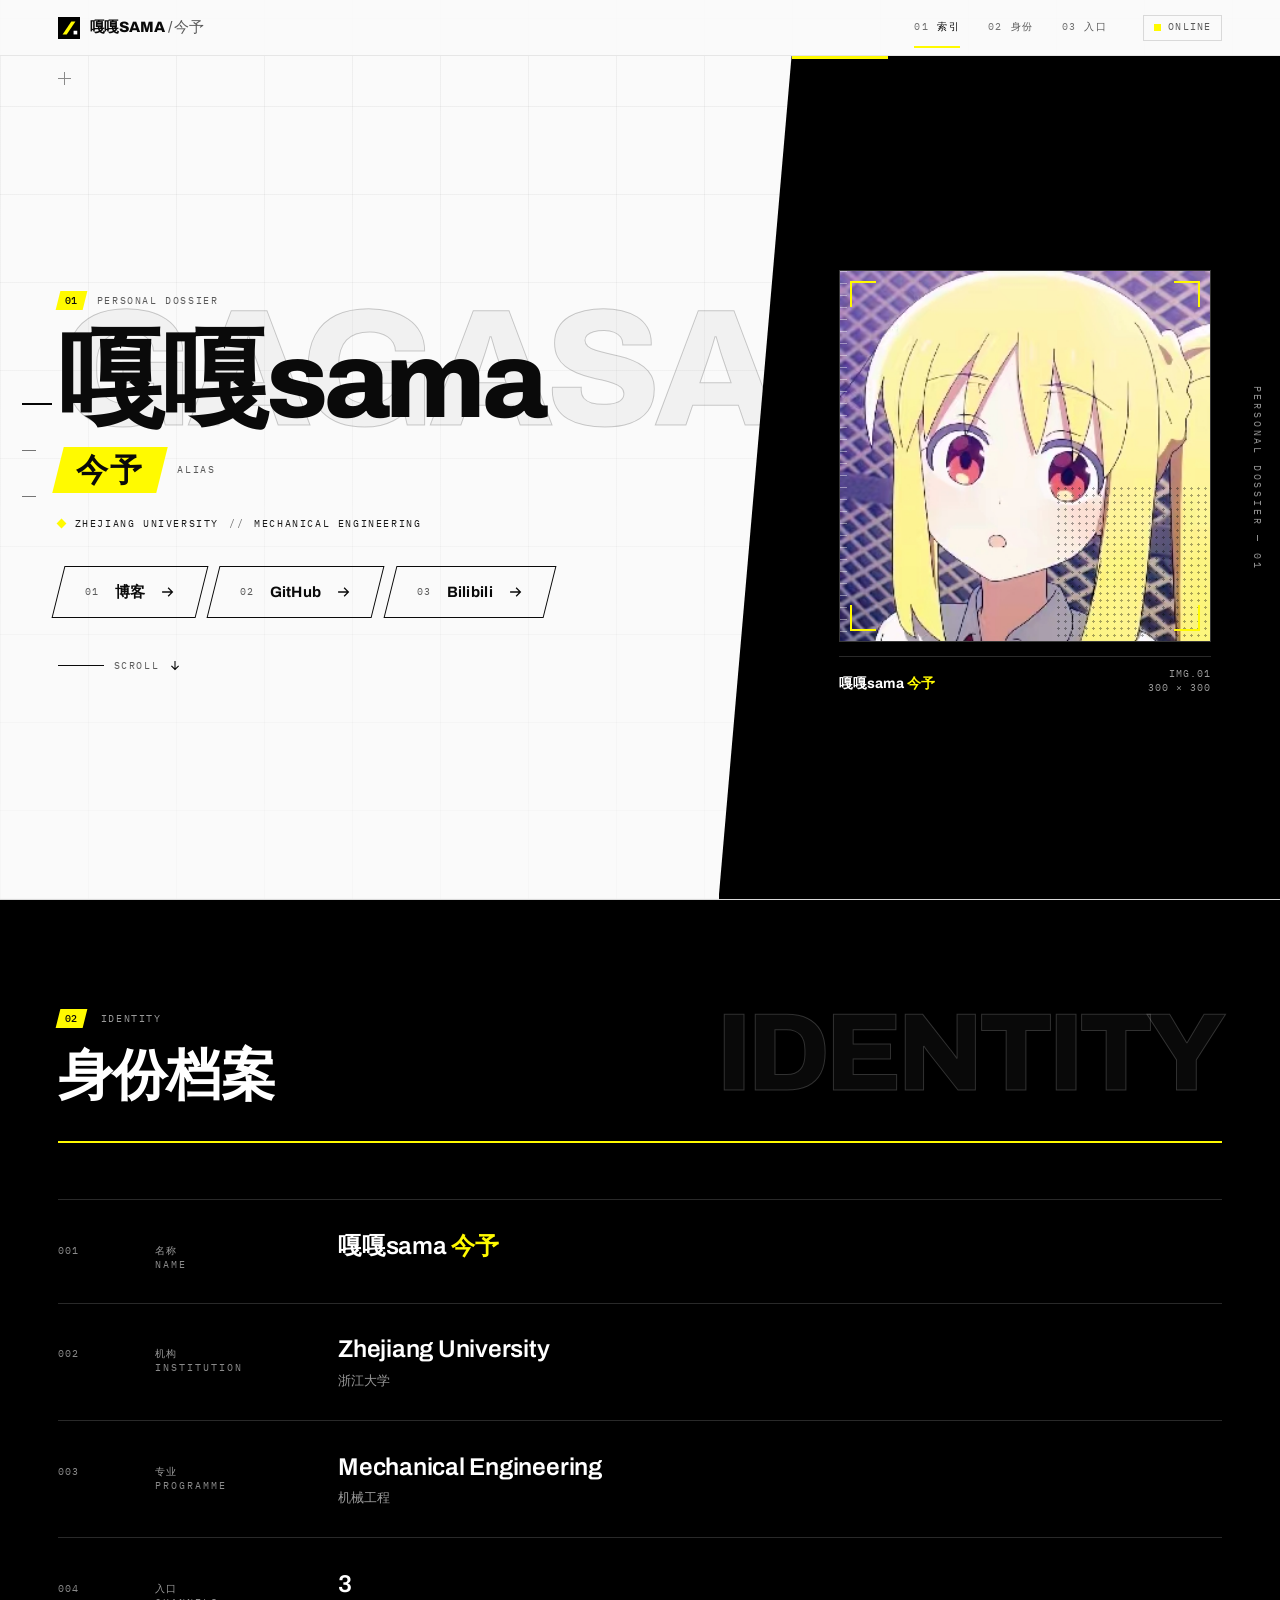
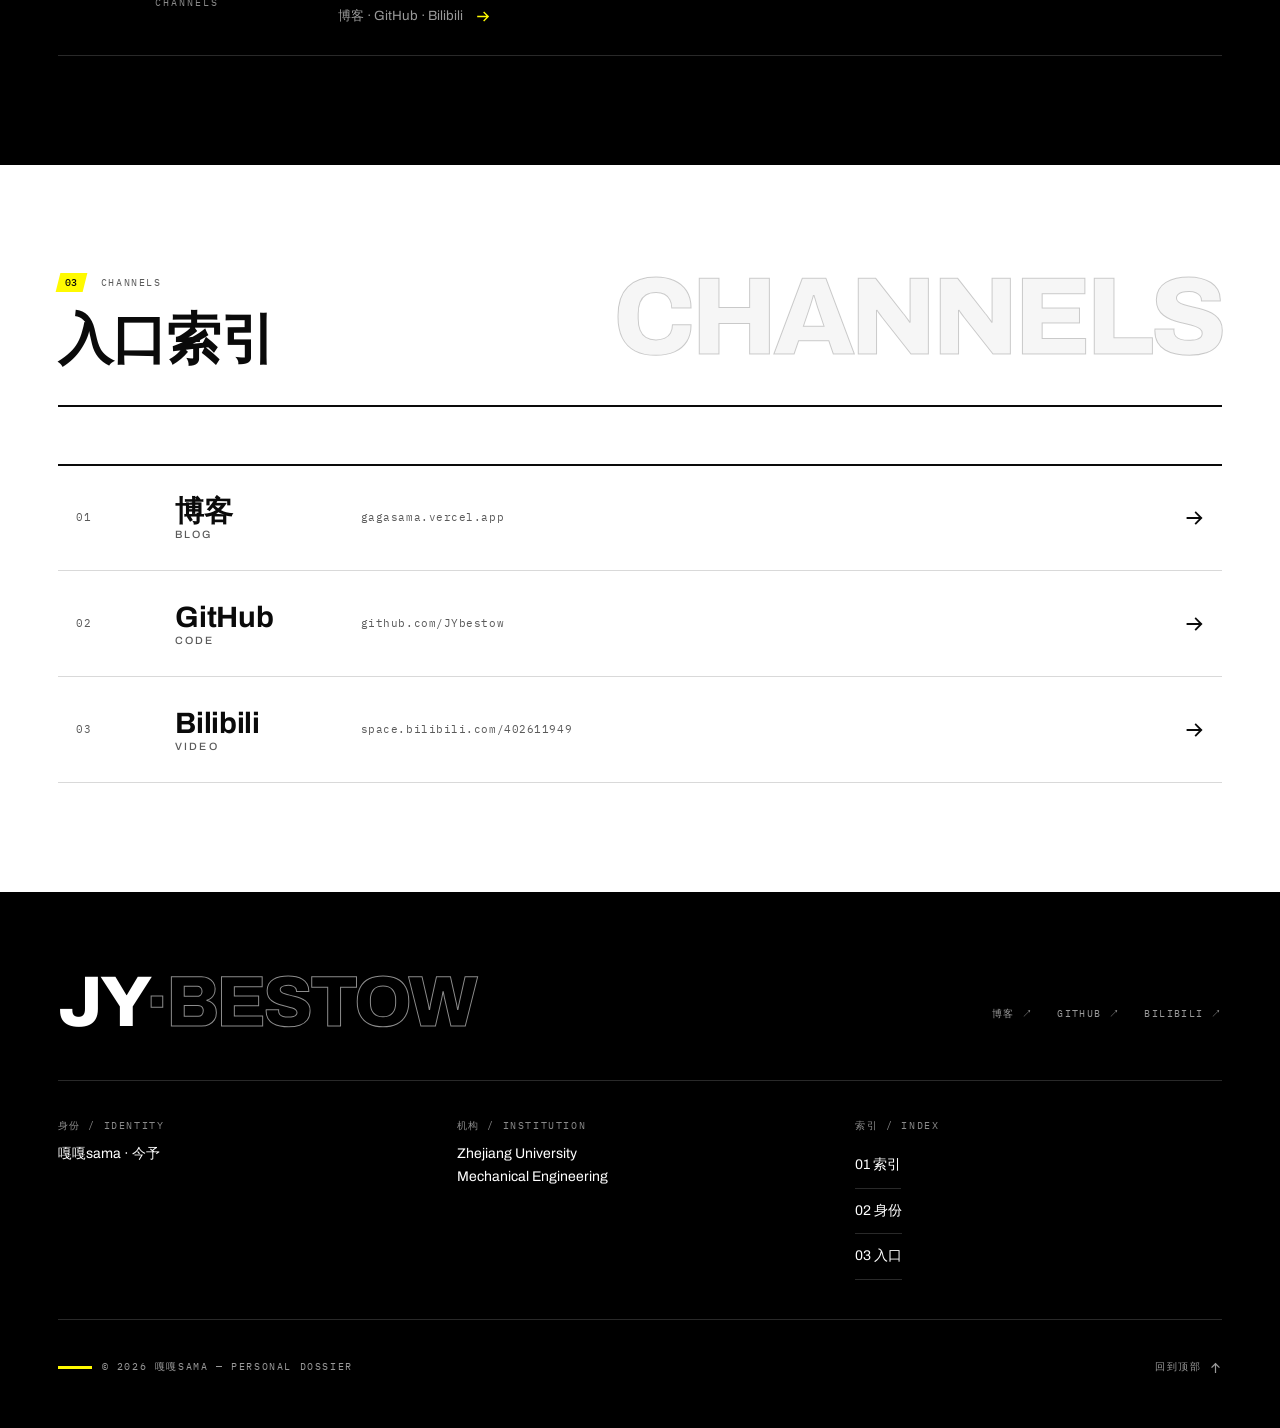
==== commit 1e79dfbd: "Rebuild homepage as an industrial sci-fi personal dossier Replace the previous theme (warp-drive sta" ====
--- a/index.html
+++ b/index.html
@@ -1,927 +1,329 @@
 <!DOCTYPE html>
 <html lang="zh-CN">
 <head>
-    <meta charset="UTF-8">
-    <meta name="viewport" content="width=device-width, initial-scale=1, maximum-scale=1, user-scalable=no">
-    <meta name="description" content="嘎嘎's Homepage — Zhejiang University, Mechanical Engineering. Neural Link interactive experience.">
-    <meta name="keywords" content="嘎嘎,今予,Zhejiang University,Mechanical Engineering,Neural Link">
-    <meta property="og:title" content="嘎嘎's Homepage - Neural Link">
-    <meta property="og:description" content="Interactive neural link experience with gesture control and warp drive.">
-    <meta property="og:type" content="website">
-    <meta name="theme-color" content="#0f0c29">
-    <title>嘎嘎's Homepage - Neural Link</title>
-    <link rel="icon" type="image/jpeg" href="https://s2.loli.net/2024/08/14/UuaJ1elnkKgGChN.jpg">
-
-    <script src="https://cdnjs.cloudflare.com/ajax/libs/zepto/1.2.0/zepto.min.js"></script>
-
-    <style>
-        @font-face { font-family: "sakura"; src: url("./sakura.min.ttf") format("truetype"); font-display: swap; }
-
-        *, *::before, *::after { box-sizing: border-box; }
-
-        :root {
-            --cyan: #50ffff;
-            --pink: #ff64c8;
-            --pink-light: #ffc8f5;
-            --bg-deep: #0f0c29;
-            --card-bg: rgba(15, 12, 45, 0.35);
-        }
-
-        body {
-            margin: 0; padding: 0; width: 100vw; height: 100vh; overflow: hidden;
-            background: #0f0c29;
-            background: linear-gradient(135deg, #0f0c29 0%, #1a1040 25%, #302b63 50%, #1b2735 75%, #090a0f 100%);
-            background-size: 400% 400%;
-            animation: aurora 25s ease infinite;
-            font-family: 'sakura', sans-serif;
-            user-select: none; -webkit-user-select: none;
-            -webkit-touch-callout: none; -webkit-tap-highlight-color: transparent;
-            touch-action: manipulation;
-        }
-
-        @keyframes aurora {
-            0%, 100% { background-position: 0% 50%; }
-            25% { background-position: 100% 0%; }
-            50% { background-position: 100% 100%; }
-            75% { background-position: 0% 100%; }
-        }
-
-        /* ── Vignette overlay ──────────────────────────────────── */
-        body::after {
-            content: ''; position: fixed; inset: 0; z-index: 2;
-            background: radial-gradient(ellipse at center, transparent 50%, rgba(0,0,0,0.55) 100%);
-            pointer-events: none;
-        }
-
-        canvas#startrack {
-            position: fixed; top: 0; left: 0; width: 100%; height: 100%;
-            z-index: 1; pointer-events: none; display: block;
-        }
-
-        /* ── Camera box ────────────────────────────────────────── */
-        .camera-box {
-            position: fixed; bottom: 24px; left: 24px; width: 160px; height: 120px;
-            border: 1px solid rgba(80, 255, 255, 0.25); border-radius: 10px;
-            z-index: 900; overflow: hidden; opacity: 0; pointer-events: none;
-            transition: opacity 0.5s ease;
-            box-shadow: 0 0 20px rgba(0,0,0,0.6), inset 0 0 20px rgba(0,0,0,0.3);
-            background: rgba(0,0,0,0.6);
-        }
-        .camera-box.active { opacity: 1; }
-        .camera-box::after {
-            content: 'NEURAL FEED'; position: absolute; bottom: 4px; left: 6px;
-            font-family: monospace; font-size: 8px; color: rgba(80,255,255,0.5);
-            z-index: 2; pointer-events: none; letter-spacing: 1px;
-        }
-
-        #input_video, #overlay_canvas {
-            position: absolute; top: 0; left: 0; width: 100%; height: 100%;
-            transform: scaleX(-1); object-fit: cover;
-        }
-        #input_video { opacity: 0.45; }
-
-        #loading-bar {
-            position: fixed; top: 0; left: 0; height: 2px; z-index: 2000;
-            pointer-events: none;
-            background: linear-gradient(90deg, transparent, var(--cyan), var(--pink-light), var(--cyan), transparent);
-            width: 0%; transition: width 0.25s ease-out;
-            box-shadow: 0 0 12px var(--cyan), 0 0 4px var(--cyan);
-            animation: barPulse 2s ease-in-out infinite;
-        }
-        @keyframes barPulse {
-            0%, 100% { box-shadow: 0 0 12px var(--cyan), 0 0 4px var(--cyan); }
-            50% { box-shadow: 0 0 20px var(--cyan), 0 0 8px var(--pink-light); }
-        }
-
-        /* ── Main content ──────────────────────────────────────── */
-        .main {
-            position: relative; width: 100%; height: 100%; display: flex;
-            justify-content: center; align-items: center; z-index: 10;
-            perspective: 1200px; opacity: 0; transition: opacity 1.2s cubic-bezier(0.4, 0, 0.2, 1);
-            pointer-events: none;
-        }
-        .main.loaded { opacity: 1; }
-
-        /* ── Glass card ────────────────────────────────────────── */
-        .glass-card {
-            position: relative; pointer-events: auto;
-            background: linear-gradient(135deg,
-                rgba(30, 20, 60, 0.45) 0%,
-                rgba(20, 15, 50, 0.35) 50%,
-                rgba(15, 10, 40, 0.45) 100%);
-            backdrop-filter: blur(20px); -webkit-backdrop-filter: blur(20px);
-            border-radius: 28px; padding: 50px 80px;
-            display: flex; flex-direction: column; align-items: center;
-            box-shadow:
-                0 0 0 1px rgba(255, 255, 255, 0.08),
-                0 0 0 2px rgba(100, 100, 200, 0.06),
-                0 8px 32px rgba(0, 0, 0, 0.4),
-                0 30px 60px rgba(0, 0, 0, 0.5),
-                inset 0 1px 0 rgba(255, 255, 255, 0.04);
-            transition: transform 0.15s ease-out, box-shadow 0.5s ease;
-            max-width: 90%; will-change: transform;
-        }
-        .glass-card::before {
-            content: ''; position: absolute; inset: -1px; border-radius: 29px;
-            padding: 1px;
-            background: linear-gradient(135deg,
-                rgba(255,255,255,0.12) 0%, transparent 40%,
-                transparent 60%, rgba(100,200,255,0.15) 100%);
-            -webkit-mask: linear-gradient(#fff 0 0) content-box, linear-gradient(#fff 0 0);
-            mask: linear-gradient(#fff 0 0) content-box, linear-gradient(#fff 0 0);
-            -webkit-mask-composite: xor; mask-composite: exclude;
-            pointer-events: none;
-        }
-
-        /* ── Avatar ────────────────────────────────────────────── */
-        .avatar-container {
-            position: relative; width: 144px; height: 144px;
-            margin-bottom: 28px; display: flex; justify-content: center;
-            align-items: center; cursor: pointer; transition: transform 0.3s cubic-bezier(0.34, 1.56, 0.64, 1);
-            pointer-events: auto;
-        }
-        .avatar-container:hover { transform: scale(1.06); }
-        .avatar-container:active { transform: scale(0.94); }
-
-        .avatar-glow {
-            position: absolute; width: 120px; height: 120px; border-radius: 50%;
-            background: radial-gradient(circle, rgba(255, 150, 220, 0.35) 0%, transparent 70%);
-            z-index: 0; animation: glowPulse 4s ease-in-out infinite;
-        }
-        @keyframes glowPulse {
-            0%, 100% { transform: scale(1); opacity: 0.7; }
-            50% { transform: scale(1.25); opacity: 0.35; }
-        }
-
-        .avatar-img {
-            width: 126px; height: 126px; border-radius: 50%; object-fit: cover;
-            border: 3px solid rgba(255, 255, 255, 0.85);
-            box-shadow:
-                0 0 0 6px rgba(255, 150, 210, 0.2),
-                0 0 30px rgba(255, 180, 230, 0.5),
-                0 0 60px rgba(200, 100, 180, 0.25);
-            z-index: 2; transition: transform 1s, border-color 0.5s, box-shadow 0.5s;
-            background: #1a1040; will-change: transform;
-        }
-        .spin-warp { animation: warpSpin 1s cubic-bezier(0.5, 0, 0.5, 1) forwards; }
-
-        .orbit-ring {
-            position: absolute; top: -14px; left: -14px; right: -14px; bottom: -14px;
-            border-radius: 50%;
-            border: 2px dashed rgba(255, 180, 230, 0.25);
-            animation: spin 18s linear infinite; transition: all 0.5s ease;
-            will-change: transform; z-index: 1;
-        }
-        .orbit-dot {
-            position: absolute; width: 6px; height: 6px; border-radius: 50%;
-            background: #ffc8f5; box-shadow: 0 0 8px #ffc8f5, 0 0 16px #ff64c8;
-            pointer-events: none; z-index: 1;
-        }
-        .warp-active .orbit-ring { border-color: var(--cyan); box-shadow: 0 0 60px var(--cyan); animation: spin 0.4s linear infinite; }
-        .warp-active .avatar-img { border-color: var(--cyan); box-shadow: 0 0 0 8px rgba(80,255,255,0.3), 0 0 50px var(--cyan), 0 0 80px rgba(80,255,255,0.4); }
-        .warp-active .avatar-glow { background: radial-gradient(circle, rgba(80,255,255,0.5) 0%, transparent 70%); animation-duration: 0.6s; }
-
-        /* ── Text ──────────────────────────────────────────────── */
-        .name {
-            font-size: 2.8rem; font-weight: bold; letter-spacing: 3px;
-            margin-bottom: 8px; text-align: center; white-space: nowrap;
-            background: linear-gradient(135deg, #fff 0%, #ffc8f5 30%, #c8b8ff 60%, #fff 100%);
-            background-size: 200% auto;
-            -webkit-background-clip: text; background-clip: text;
-            -webkit-text-fill-color: transparent;
-            animation: shimmer 3s linear infinite;
-            filter: drop-shadow(0 0 15px rgba(200, 130, 220, 0.6));
-        }
-        @keyframes shimmer {
-            0% { background-position: 0% center; }
-            100% { background-position: 200% center; }
-        }
-
-        .role {
-            font-size: 0.85rem; color: rgba(200, 210, 240, 0.75);
-            letter-spacing: 2px; text-transform: uppercase;
-            margin-bottom: 36px; text-align: center;
-            display: flex; gap: 10px; justify-content: center;
-        }
-        .separator { color: var(--pink); opacity: 0.7; }
-
-        .divider-line {
-            width: 60px; height: 1px;
-            background: linear-gradient(90deg, transparent, rgba(255,255,255,0.2), transparent);
-            margin-bottom: 32px;
-        }
-
-        /* ── Buttons ───────────────────────────────────────────── */
-        .btns { display: flex; gap: 20px; pointer-events: auto; flex-direction: row; }
-
-        .btn {
-            position: relative; padding: 13px 38px; border-radius: 50px;
-            background: rgba(255, 255, 255, 0.06);
-            border: 1px solid rgba(255, 255, 255, 0.18);
-            color: #e0c0f0; text-decoration: none; font-size: 1.1rem;
-            letter-spacing: 1.5px; overflow: hidden; cursor: pointer;
-            white-space: nowrap; display: flex; justify-content: center;
-            align-items: center; pointer-events: auto;
-            transition: all 0.35s cubic-bezier(0.4, 0, 0.2, 1);
-            backdrop-filter: blur(4px); -webkit-backdrop-filter: blur(4px);
-        }
-        .btn:hover {
-            background: rgba(200, 150, 230, 0.18);
-            box-shadow:
-                0 0 30px rgba(200, 120, 220, 0.4),
-                0 0 60px rgba(180, 100, 210, 0.15),
-                inset 0 1px 0 rgba(255,255,255,0.1);
-            border-color: rgba(220, 170, 240, 0.5);
-            transform: translateY(-4px); color: #fff;
-            letter-spacing: 2.5px;
-        }
-        .btn::after {
-            content: ''; position: absolute; top: 0; left: -150%; width: 80%; height: 100%;
-            background: linear-gradient(90deg, transparent, rgba(255,255,255,0.15), transparent);
-            transform: skewX(-25deg); animation: btnShine 5s infinite;
-        }
-        @keyframes btnShine {
-            0% { left: -150%; }
-            15% { left: 200%; }
-            100% { left: 200%; }
-        }
-
-        /* ── Corner HUD ────────────────────────────────────────── */
-        .hint-corner {
-            position: fixed; bottom: 24px; right: 28px; z-index: 50;
-            display: flex; align-items: center; justify-content: flex-end;
-            gap: 22px; opacity: 0; transition: opacity 1s ease 0.3s; pointer-events: none;
-        }
-        .hint-corner.show { opacity: 1; }
-
-        .icon-btn {
-            font-size: 22px; color: rgba(255, 255, 255, 0.3);
-            cursor: pointer; transition: all 0.35s ease;
-            text-shadow: 0 0 6px rgba(0,0,0,0.5); pointer-events: auto;
-        }
-        .icon-btn:hover { color: #fff; transform: scale(1.25); text-shadow: 0 0 18px var(--cyan), 0 0 6px var(--cyan); }
-        .icon-btn.active { color: var(--cyan); text-shadow: 0 0 22px var(--cyan), 0 0 8px var(--cyan); transform: scale(1.12); }
-
-        .kb-group { position: relative; display: flex; align-items: center; pointer-events: auto; }
-
-        .hint-box {
-            position: absolute; right: 100%; top: 50%;
-            transform: translateY(-50%) translateX(8px); margin-right: 16px;
-            background: rgba(0, 16, 32, 0.92); border: 1px solid rgba(80, 255, 255, 0.25);
-            padding: 9px 14px; border-radius: 10px; color: var(--cyan);
-            font-family: 'Courier New', monospace; font-size: 11px;
-            opacity: 0; transition: all 0.3s ease; white-space: nowrap; pointer-events: none;
-            letter-spacing: 0.5px;
-        }
-        .kb-group:hover .hint-box, .hint-box.typing-active {
-            opacity: 1; transform: translateY(-50%) translateX(0);
-        }
-
-        kbd {
-            background: rgba(255,255,255,0.08); border: 1px solid rgba(255,255,255,0.2);
-            border-radius: 4px; padding: 2px 5px; margin: 0 1px; font-weight: bold;
-            transition: all 0.12s ease; font-size: 10px;
-        }
-        kbd.active { background: var(--cyan); color: #000; box-shadow: 0 0 12px var(--cyan); border-color: var(--cyan); }
-
-        /* ── Toast notifications ────────────────────────────────── */
-        #toast {
-            position: fixed; bottom: 90px; left: 50%; transform: translateX(-50%) translateY(10px);
-            background: rgba(0, 10, 20, 0.9); border: 1px solid rgba(80, 255, 255, 0.35);
-            color: var(--cyan); padding: 10px 24px; border-radius: 8px;
-            opacity: 0; transition: all 0.4s cubic-bezier(0.34, 1.56, 0.64, 1);
-            pointer-events: none; font-family: 'Courier New', monospace;
-            font-size: 13px; letter-spacing: 1px; z-index: 100; white-space: nowrap;
-            box-shadow: 0 4px 20px rgba(0,0,0,0.5), 0 0 15px rgba(80,255,255,0.1);
-        }
-        #toast.show { opacity: 1; transform: translateX(-50%) translateY(0); }
-
-        /* ── Boot screen ────────────────────────────────────────── */
-        #boot-screen {
-            position: fixed; top: 0; left: 0; width: 100%; height: 100%;
-            background: #020108; z-index: 999; display: flex; justify-content: center;
-            align-items: center; font-family: 'Courier New', monospace; cursor: pointer;
-            overflow: hidden;
-        }
-        /* CRT scanlines */
-        #boot-screen::before {
-            content: ''; position: absolute; inset: 0;
-            background: repeating-linear-gradient(
-                0deg, transparent, transparent 2px,
-                rgba(0,0,0,0.08) 2px, rgba(0,0,0,0.08) 4px
-            );
-            pointer-events: none; z-index: 1;
-        }
-        /* CRT vignette */
-        #boot-screen::after {
-            content: ''; position: absolute; inset: 0;
-            background: radial-gradient(ellipse at center, transparent 60%, rgba(0,0,0,0.6) 100%);
-            pointer-events: none; z-index: 1;
-        }
-        .terminal-text {
-            position: relative; z-index: 2;
-            color: #50ffff; font-size: 14px; line-height: 1.7;
-            text-shadow: 0 0 8px rgba(80,255,255,0.6), 0 0 2px rgba(80,255,255,0.8);
-            padding: 24px; max-width: 620px;
-        }
-        .system-off {
-            animation: tvOff 0.5s ease-in-out forwards; pointer-events: none;
-        }
-        .terminal-text .cmd-line {
-            text-shadow: 0 0 6px rgba(80,255,255,0.4);
-        }
-        .highlight { color: #ffb8e8; font-weight: bold; text-shadow: 0 0 10px rgba(255,180,230,0.6); }
-        .blink { animation: blink 1s step-end infinite; }
-
-        /* ── Context menu ──────────────────────────────────────── */
-        #context-menu {
-            position: fixed; top: 0; left: 0; width: 180px; height: 180px;
-            border-radius: 50%; pointer-events: none; z-index: 999;
-            opacity: 0; transform: scale(0.4);
-            transition: opacity 0.25s cubic-bezier(0.34, 1.56, 0.64, 1), transform 0.25s cubic-bezier(0.34, 1.56, 0.64, 1);
-            display: flex; justify-content: center; align-items: center;
-        }
-        #context-menu.visible { opacity: 1; transform: scale(1); pointer-events: auto; }
-        .ctx-center {
-            position: absolute; width: 8px; height: 8px;
-            background: var(--cyan); border-radius: 50%;
-            box-shadow: 0 0 16px var(--cyan), 0 0 32px rgba(80,255,255,0.5);
-        }
-        /* Crosshair lines */
-        .ctx-crosshair {
-            position: absolute; background: rgba(80, 255, 255, 0.15);
-            pointer-events: none;
-        }
-        .ctx-crosshair.h { width: 100%; height: 1px; top: 50%; }
-        .ctx-crosshair.v { width: 1px; height: 100%; left: 50%; }
-        .ctx-ring {
-            position: absolute; width: 100%; height: 100%; border-radius: 50%;
-            border: 1px dashed rgba(80, 255, 255, 0.2);
-            animation: spin 8s linear infinite;
-        }
-        .ctx-item {
-            position: absolute; width: 52px; height: 52px;
-            display: flex; justify-content: center; align-items: center;
-            background: rgba(5, 15, 35, 0.9);
-            border: 1px solid rgba(80, 255, 255, 0.3);
-            border-radius: 50%; color: var(--cyan);
-            font-family: 'Courier New', monospace; font-size: 10px; font-weight: bold;
-            letter-spacing: 1px;
-            cursor: pointer; transition: all 0.2s ease;
-            box-shadow: 0 0 12px rgba(0,0,0,0.6), inset 0 0 8px rgba(80,255,255,0.05);
-        }
-        .ctx-item:hover {
-            background: var(--cyan); color: #000;
-            box-shadow: 0 0 30px var(--cyan), 0 0 50px rgba(80,255,255,0.4);
-            transform: scale(1.15); border-color: var(--cyan);
-        }
-        .ctx-top { top: 0; } .ctx-bottom { bottom: 0; }
-        .ctx-left { left: 0; } .ctx-right { right: 0; }
-
-        /* ── Speed HUD ─────────────────────────────────────────── */
-        .speed-hud {
-            position: fixed; bottom: 24px; left: 28px; z-index: 50;
-            font-family: 'Courier New', monospace; color: rgba(200,220,240,0.45);
-            font-size: 11px; pointer-events: none;
-            display: flex; flex-direction: column; gap: 6px;
-            opacity: 0; transition: opacity 1s ease 0.3s;
-            letter-spacing: 1px;
-        }
-        .speed-hud.show { opacity: 1; }
-        .speed-bar-container {
-            width: 140px; height: 3px; background: rgba(255,255,255,0.06);
-            border-radius: 2px; overflow: hidden;
-        }
-        .speed-bar {
-            height: 100%; width: 50%;
-            background: linear-gradient(90deg, rgba(80,255,255,0.4), var(--cyan));
-            border-radius: 2px;
-            transition: width 0.08s linear, background 0.3s ease;
-            box-shadow: 0 0 8px rgba(80,255,255,0.5);
-        }
-
-        /* ── Animations (consolidated) ─────────────────────────── */
-        @keyframes tvOff {
-            0% { transform: scale(1, 1); opacity: 1; filter: brightness(1); }
-            60% { filter: brightness(3); }
-            100% { transform: scale(0.8, 0.003); opacity: 0; filter: brightness(0); }
-        }
-        @keyframes blink { 50% { opacity: 0; } }
-        @keyframes spin { 100% { transform: rotate(360deg); } }
-        @keyframes warpSpin {
-            0% { transform: rotate(0deg) scale(1); }
-            50% { transform: rotate(540deg) scale(1.08); }
-            100% { transform: rotate(1080deg) scale(1); }
-        }
-
-        /* ── Mobile ────────────────────────────────────────────── */
-        @media (max-width: 700px) {
-            .glass-card { width: 88%; padding: 36px 22px; max-height: 92vh; overflow-y: auto; }
-            .name { font-size: 2rem; white-space: normal; }
-            .role { flex-direction: column; gap: 4px; }
-            .separator { display: none; }
-            .btns { flex-direction: column; width: 100%; gap: 12px; }
-            .btn { width: 100%; text-align: center; padding: 12px 24px; }
-            .hint-corner { right: 16px; bottom: 16px; }
-            .kb-group, .speed-hud, #context-menu { display: none !important; }
-            .divider-line { margin-bottom: 24px; }
-        }
-    </style>
+<meta charset="UTF-8">
+<meta name="viewport" content="width=device-width, initial-scale=1">
+<title>嘎嘎sama | 今予 — 个人档案 · Zhejiang University</title>
+<meta name="description" content="嘎嘎sama（今予）的个人档案 — Zhejiang University, Mechanical Engineering。包含博客、GitHub 与 Bilibili 入口索引。">
+<meta name="keywords" content="嘎嘎sama,今予,Zhejiang University,机械工程,Mechanical Engineering,个人主页,博客,GitHub">
+<meta name="author" content="嘎嘎sama">
+<meta name="theme-color" content="#fafafa">
+<link rel="canonical" href="https://jybestow.github.io/">
+
+<meta property="og:type" content="website">
+<meta property="og:site_name" content="嘎嘎sama — 个人档案">
+<meta property="og:title" content="嘎嘎sama | 今予 — 个人档案">
+<meta property="og:description" content="Zhejiang University · Mechanical Engineering。个人档案与入口索引。">
+<meta property="og:url" content="https://jybestow.github.io/">
+<meta property="og:image" content="https://jybestow.github.io/assets/img/avatar.jpg">
+<meta name="twitter:card" content="summary">
+<meta name="twitter:title" content="嘎嘎sama | 今予 — 个人档案">
+<meta name="twitter:description" content="Zhejiang University · Mechanical Engineering。个人档案与入口索引。">
+<meta name="twitter:image" content="https://jybestow.github.io/assets/img/avatar.jpg">
+
+<link rel="icon" href="assets/img/favicon.svg" type="image/svg+xml">
+<link rel="apple-touch-icon" href="assets/img/apple-touch-icon.png">
+
+<!-- Self-hosted fonts: no third-party runtime dependency -->
+<link rel="preload" href="assets/fonts/archivo-latin-var.woff2" as="font" type="font/woff2" crossorigin>
+<link rel="preload" href="assets/fonts/plex-mono-latin-400.woff2" as="font" type="font/woff2" crossorigin>
+
+<script>document.documentElement.className += ' js';</script>
+<link rel="stylesheet" href="assets/css/main.css">
 </head>
+
 <body>
 
-    <canvas id="startrack"></canvas>
-
-    <div class="camera-box" id="camera-box">
-        <video id="input_video" autoplay playsinline></video>
-        <canvas id="overlay_canvas"></canvas>
+<a class="skip-link" href="#main">跳到主要内容</a>
+
+<!-- icon sprite -->
+<svg width="0" height="0" style="position:absolute" aria-hidden="true" focusable="false">
+  <symbol id="i-arrow" viewBox="0 0 24 24">
+    <path d="M3 12h16M13 5.5 19.5 12 13 18.5" fill="none" stroke="currentColor" stroke-width="2.2" stroke-linecap="square"/>
+  </symbol>
+  <symbol id="i-down" viewBox="0 0 24 24">
+    <path d="M12 3v16M5.5 12.5 12 19l6.5-6.5" fill="none" stroke="currentColor" stroke-width="2.2" stroke-linecap="square"/>
+  </symbol>
+  <symbol id="i-up" viewBox="0 0 24 24">
+    <path d="M12 21V5M5.5 11.5 12 5l6.5 6.5" fill="none" stroke="currentColor" stroke-width="2.2" stroke-linecap="square"/>
+  </symbol>
+  <symbol id="i-x" viewBox="0 0 24 24">
+    <path d="M5 5l14 14M19 5 5 19" fill="none" stroke="currentColor" stroke-width="2.2" stroke-linecap="square"/>
+  </symbol>
+</svg>
+
+<!-- ── Header ─────────────────────────────────────────────────────────────── -->
+<header class="hdr" id="hdr">
+  <div class="hdr__in">
+    <a class="mark" href="#top" aria-label="嘎嘎sama 个人档案 — 回到页面顶部">
+      <svg class="mark__gfx" viewBox="0 0 24 24" aria-hidden="true">
+        <rect width="24" height="24" fill="#000000"/>
+        <path d="M5 19 14.5 5H19L9.5 19Z" fill="#fffa00"/>
+        <rect x="17" y="15" width="4" height="4" fill="#ffffff"/>
+      </svg>
+      <span class="mark__tx">嘎嘎sama <span>/ 今予</span></span>
+    </a>
+
+    <nav class="hdr__nav nav" aria-label="主导航">
+      <a class="nav__link" href="#top"      data-spy="top"><span class="no">01</span>索引</a>
+      <a class="nav__link" href="#identity" data-spy="identity"><span class="no">02</span>身份</a>
+      <a class="nav__link" href="#channels" data-spy="channels"><span class="no">03</span>入口</a>
+    </nav>
+
+    <p class="status"><span class="status__dot" aria-hidden="true"></span>ONLINE</p>
+
+    <button class="burger" id="burger" type="button" aria-label="打开章节导航" aria-expanded="false" aria-controls="menu">
+      <svg aria-hidden="true"><use href="#i-arrow"/></svg>
+      <span class="visually-hidden">菜单</span>
+    </button>
+  </div>
+</header>
+
+<!-- ── Mobile menu ────────────────────────────────────────────────────────── -->
+<nav class="menu is-dark" id="menu" aria-label="章节导航" hidden>
+  <button class="menu__close" id="menu-close" type="button" aria-label="关闭章节导航">
+    <svg aria-hidden="true"><use href="#i-x"/></svg>
+  </button>
+  <p class="mono txt-muted">INDEX / 索引</p>
+  <ul class="menu__list">
+    <li><a class="menu__item" href="#top"><span class="no">01</span><span class="tx">索引</span></a></li>
+    <li><a class="menu__item" href="#identity"><span class="no">02</span><span class="tx">身份</span></a></li>
+    <li><a class="menu__item" href="#channels"><span class="no">03</span><span class="tx">入口</span></a></li>
+  </ul>
+  <div class="menu__foot">
+    <a href="https://gagasama.vercel.app" target="_blank" rel="noopener noreferrer">博客 · BLOG ↗</a>
+    <a href="https://github.com/JYbestow" target="_blank" rel="noopener noreferrer">GitHub · JYbestow ↗</a>
+    <a href="https://space.bilibili.com/402611949" target="_blank" rel="noopener noreferrer">Bilibili ↗</a>
+    <span>Zhejiang University — Mechanical Engineering</span>
+  </div>
+</nav>
+
+<!-- ── Section rail (desktop) ─────────────────────────────────────────────── -->
+<nav class="rail" id="rail" aria-label="章节进度">
+  <a class="rail__item" href="#top"      data-spy="top"      aria-label="索引 / INDEX"><span class="rail__bar" aria-hidden="true"></span><span class="rail__label" aria-hidden="true">INDEX</span></a>
+  <a class="rail__item" href="#identity" data-spy="identity" aria-label="身份 / IDENTITY"><span class="rail__bar" aria-hidden="true"></span><span class="rail__label" aria-hidden="true">IDENTITY</span></a>
+  <a class="rail__item" href="#channels" data-spy="channels" aria-label="入口 / CHANNELS"><span class="rail__bar" aria-hidden="true"></span><span class="rail__label" aria-hidden="true">CHANNELS</span></a>
+</nav>
+
+<main id="main" class="page">
+
+  <!-- ══ 01 · HERO ══════════════════════════════════════════════════════════ -->
+  <section class="hero" id="top" aria-labelledby="hero-name">
+    <span class="hero__mesh" aria-hidden="true"></span>
+
+    <div class="hero__grid">
+      <div class="hero__type">
+        <span class="cross hero__cross" aria-hidden="true"></span>
+
+        <p class="eyebrow mono anim" style="--d:40ms">
+          <span class="eyebrow__no"><span>01</span></span>
+          <span>PERSONAL DOSSIER</span>
+          <span class="eyebrow__line anim anim--wipe" style="--d:340ms"></span>
+        </p>
+
+        <div class="hero__wordmark">
+          <span class="ghost hero__ghost anim anim--ghost" style="--d:80ms" aria-hidden="true">GAGASAMA</span>
+          <h1 class="hero__name anim" id="hero-name" style="--d:140ms">嘎嘎<span class="lat">sama</span></h1>
+        </div>
+
+        <div class="hero__alias anim" style="--d:230ms">
+          <span class="chip"><span>今予</span></span>
+          <span class="tag mono">ALIAS</span>
+        </div>
+
+        <p class="hero__affil mono anim" style="--d:310ms">
+          <span class="diamond" aria-hidden="true"></span>
+          <span>Zhejiang University</span>
+          <span class="sep" aria-hidden="true">//</span>
+          <span>Mechanical Engineering</span>
+        </p>
+
+        <ul class="entries anim" style="--d:400ms">
+          <li>
+            <a class="btn" href="https://gagasama.vercel.app" target="_blank" rel="noopener noreferrer">
+              <span class="btn__in">
+                <span class="btn__no">01</span><span class="btn__tx">博客</span>
+                <span class="btn__ar"><svg aria-hidden="true"><use href="#i-arrow"/></svg></span>
+              </span>
+            </a>
+          </li>
+          <li>
+            <a class="btn" href="https://github.com/JYbestow" target="_blank" rel="noopener noreferrer">
+              <span class="btn__in">
+                <span class="btn__no">02</span><span class="btn__tx">GitHub</span>
+                <span class="btn__ar"><svg aria-hidden="true"><use href="#i-arrow"/></svg></span>
+              </span>
+            </a>
+          </li>
+          <li>
+            <a class="btn" href="https://space.bilibili.com/402611949" target="_blank" rel="noopener noreferrer">
+              <span class="btn__in">
+                <span class="btn__no">03</span><span class="btn__tx">Bilibili</span>
+                <span class="btn__ar"><svg aria-hidden="true"><use href="#i-arrow"/></svg></span>
+              </span>
+            </a>
+          </li>
+        </ul>
+
+        <p class="hero__scroll mono anim" style="--d:480ms">
+          <span class="line" aria-hidden="true"></span>SCROLL
+          <svg class="ic" aria-hidden="true"><use href="#i-down"/></svg>
+        </p>
+      </div>
+
+      <div class="hero__spec">
+        <span class="hero__vlabel" aria-hidden="true">PERSONAL DOSSIER — 01</span>
+        <figure class="portrait">
+          <div class="portrait__frame">
+            <img class="portrait__img" src="assets/img/avatar.jpg"
+                 alt="嘎嘎sama（今予）的头像" width="300" height="300"
+                 decoding="async" fetchpriority="high">
+            <span class="portrait__wash"  aria-hidden="true"></span>
+            <span class="portrait__half"  aria-hidden="true"></span>
+            <span class="portrait__ruler" aria-hidden="true"></span>
+            <span class="portrait__brk portrait__brk--tl" aria-hidden="true"></span>
+            <span class="portrait__brk portrait__brk--tr" aria-hidden="true"></span>
+            <span class="portrait__brk portrait__brk--bl" aria-hidden="true"></span>
+            <span class="portrait__brk portrait__brk--br" aria-hidden="true"></span>
+          </div>
+          <figcaption class="portrait__cap">
+            <span class="portrait__who">嘎嘎sama <em>今予</em></span>
+            <span class="portrait__id mono">IMG.01<br>300 × 300</span>
+          </figcaption>
+        </figure>
+      </div>
     </div>
-
-    <div id="loading-bar"></div>
-    <div id="boot-screen"><div class="terminal-text" id="terminal-content"></div></div>
-    <div id="toast">SYSTEM: Warp Drive Engaged!</div>
-
-    <div class="main" id="main-content">
-        <div class="glass-card" id="tilt-card">
-            <div class="avatar-container" id="avatar-btn">
-                <div class="avatar-glow"></div>
-                <div class="orbit-ring" id="orbit-ring"></div>
-                <img src="https://s2.loli.net/2024/08/14/UuaJ1elnkKgGChN.jpg"
-                     class="avatar-img" id="avatar-img"
-                     alt="头像" loading="lazy" width="126" height="126">
-            </div>
-            <div class="name">嘎嘎sama | 今予</div>
-            <div class="role">
-                <span>Zhejiang University</span>
-                <span class="separator">|</span>
-                <span>Mechanical Engineering</span>
-            </div>
-            <div class="divider-line"></div>
-            <div class="btns">
-                <a href="https://gagasama.vercel.app" target="_blank" rel="noopener" class="btn">博客</a>
-                <a href="https://github.com/JYbestow" target="_blank" rel="noopener" class="btn">Github</a>
-                <a href="https://space.bilibili.com/402611949" target="_blank" rel="noopener" class="btn">bilibili</a>
-            </div>
-        </div>
+  </section>
+
+  <!-- ══ 02 · IDENTITY ══════════════════════════════════════════════════════ -->
+  <section class="band band--dark is-dark section" id="identity" aria-labelledby="identity-title">
+    <div class="shell">
+      <header class="shead rv">
+        <p class="eyebrow mono shead__top">
+          <span class="eyebrow__no"><span>02</span></span>
+          <span>IDENTITY</span>
+        </p>
+        <h2 class="shead__title" id="identity-title">身份档案</h2>
+        <span class="ghost ghost--section" aria-hidden="true">IDENTITY</span>
+        <div class="shead__rule" aria-hidden="true"></div>
+      </header>
+
+      <ul class="spec rv" style="--rv-delay:120ms">
+        <li class="spec__row">
+          <span class="spec__no">001</span>
+          <span class="spec__key mono">名称<span class="en">NAME</span></span>
+          <span class="spec__val">嘎嘎sama <em>今予</em></span>
+        </li>
+        <li class="spec__row">
+          <span class="spec__no">002</span>
+          <span class="spec__key mono">机构<span class="en">INSTITUTION</span></span>
+          <span class="spec__val">Zhejiang University<span class="sub">浙江大学</span></span>
+        </li>
+        <li class="spec__row">
+          <span class="spec__no">003</span>
+          <span class="spec__key mono">专业<span class="en">PROGRAMME</span></span>
+          <span class="spec__val">Mechanical Engineering<span class="sub">机械工程</span></span>
+        </li>
+        <li>
+          <a class="spec__row" href="#channels">
+            <span class="spec__no">004</span>
+            <span class="spec__key mono">入口<span class="en">CHANNELS</span></span>
+            <span class="spec__val">3<span class="sub">博客 · GitHub · Bilibili
+              <svg class="go" aria-hidden="true"><use href="#i-arrow"/></svg></span></span>
+          </a>
+        </li>
+      </ul>
     </div>
-
-    <div class="speed-hud" id="ui-hud">
-        <div class="hud-text" id="speed-text">TIME  ·  1.00x</div>
-        <div class="speed-bar-container"><div class="speed-bar" id="speed-bar"></div></div>
+  </section>
+
+  <!-- ══ 03 · CHANNELS ═════════════════════════════════════════════════════ -->
+  <section class="band band--white section" id="channels" aria-labelledby="channels-title">
+    <div class="shell">
+      <header class="shead rv">
+        <p class="eyebrow mono shead__top">
+          <span class="eyebrow__no"><span>03</span></span>
+          <span>CHANNELS</span>
+        </p>
+        <h2 class="shead__title" id="channels-title">入口索引</h2>
+        <span class="ghost ghost--section" aria-hidden="true">CHANNELS</span>
+        <div class="shead__rule" aria-hidden="true"></div>
+      </header>
+
+      <ol class="chan rv" style="--rv-delay:120ms">
+        <li>
+          <a class="chan__item" href="https://gagasama.vercel.app" target="_blank" rel="noopener noreferrer">
+            <span class="chan__no">01</span>
+            <span class="chan__name">博客<span class="en">BLOG</span></span>
+            <span class="chan__url">gagasama.vercel.app</span>
+            <span class="chan__go" aria-hidden="true"><svg aria-hidden="true" focusable="false"><use href="#i-arrow"/></svg></span>
+            <span class="visually-hidden">（在新标签页打开）</span>
+          </a>
+        </li>
+        <li>
+          <a class="chan__item" href="https://github.com/JYbestow" target="_blank" rel="noopener noreferrer">
+            <span class="chan__no">02</span>
+            <span class="chan__name">GitHub<span class="en">CODE</span></span>
+            <span class="chan__url">github.com/JYbestow</span>
+            <span class="chan__go" aria-hidden="true"><svg aria-hidden="true" focusable="false"><use href="#i-arrow"/></svg></span>
+            <span class="visually-hidden">（在新标签页打开）</span>
+          </a>
+        </li>
+        <li>
+          <a class="chan__item" href="https://space.bilibili.com/402611949" target="_blank" rel="noopener noreferrer">
+            <span class="chan__no">03</span>
+            <span class="chan__name">Bilibili<span class="en">VIDEO</span></span>
+            <span class="chan__url">space.bilibili.com/402611949</span>
+            <span class="chan__go" aria-hidden="true"><svg aria-hidden="true" focusable="false"><use href="#i-arrow"/></svg></span>
+            <span class="visually-hidden">（在新标签页打开）</span>
+          </a>
+        </li>
+      </ol>
     </div>
-
-    <div class="hint-corner" id="ui-hint">
-        <div class="kb-group">
-            <div class="hint-box" id="konami-hint">Code <kbd>↑</kbd><kbd>↑</kbd><kbd>↓</kbd><kbd>↓</kbd><kbd>←</kbd><kbd>→</kbd><kbd>←</kbd><kbd>→</kbd><kbd>B</kbd><kbd>A</kbd></div>
-            <div class="icon-btn" id="kb-icon" aria-label="Konami Code hint">⌨</div>
-        </div>
-        <div class="icon-btn" id="hand-btn" title="Hand Control" aria-label="Toggle Hand Control">🖐</div>
+  </section>
+
+  <!-- ══ Footer ═════════════════════════════════════════════════════════════ -->
+  <footer class="band band--dark is-dark foot" id="contact" aria-label="页脚">
+    <div class="shell">
+      <div class="foot__top rv">
+        <p class="foot__mark">JY<span>·BESTOW</span></p>
+        <nav class="foot__links" aria-label="外部入口">
+          <a class="foot__link" href="https://gagasama.vercel.app" target="_blank" rel="noopener noreferrer">博客 ↗</a>
+          <a class="foot__link" href="https://github.com/JYbestow" target="_blank" rel="noopener noreferrer">GitHub ↗</a>
+          <a class="foot__link" href="https://space.bilibili.com/402611949" target="_blank" rel="noopener noreferrer">Bilibili ↗</a>
+        </nav>
+      </div>
+
+      <div class="foot__cols rv" style="--rv-delay:100ms">
+        <div class="foot__col">
+          <h3 class="mono">身份 / IDENTITY</h3>
+          <p>嘎嘎sama · 今予</p>
+        </div>
+        <div class="foot__col">
+          <h3 class="mono">机构 / INSTITUTION</h3>
+          <p>Zhejiang University<br>Mechanical Engineering</p>
+        </div>
+        <div class="foot__col">
+          <h3 class="mono">索引 / INDEX</h3>
+          <ul>
+            <li><a href="#top">01 索引</a></li>
+            <li><a href="#identity">02 身份</a></li>
+            <li><a href="#channels">03 入口</a></li>
+          </ul>
+        </div>
+      </div>
+
+      <div class="foot__bar mono rv" style="--rv-delay:160ms">
+        <p class="foot__sig">
+          <span class="bar" aria-hidden="true"></span>
+          <span>© <span id="year">2026</span> 嘎嘎sama — PERSONAL DOSSIER</span>
+        </p>
+        <a class="to-top" href="#top">回到顶部<svg aria-hidden="true"><use href="#i-up"/></svg></a>
+      </div>
     </div>
-
-    <div id="context-menu">
-        <div class="ctx-crosshair h"></div>
-        <div class="ctx-crosshair v"></div>
-        <div class="ctx-ring"></div><div class="ctx-center"></div>
-        <div class="ctx-item ctx-top" id="ctx-warp">WARP</div>
-        <div class="ctx-item ctx-right" id="ctx-rgb">RGB</div>
-        <div class="ctx-item ctx-bottom" id="ctx-reset">RESET</div>
-        <div class="ctx-item ctx-left" id="ctx-freeze">FREEZE</div>
-    </div>
-
-    <script>
-        console.log("%c🚀 Hello ZJU Engineer! %cNeural Link Online",
-            "font-size:18px;color:#50ffff;", "color:#ffc8f5;");
-        var requestAnimFrame = (window.requestAnimationFrame || function(cb) { setTimeout(cb, 1000 / 60); }).bind(window);
-        var isMobile = /Android|webOS|iPhone|iPad|iPod|BlackBerry|IEMobile|Opera Mini/i.test(navigator.userAgent) || window.innerWidth < 700;
-
-        $(function() {
-            // ═══════════════════════════════════════════════════════════
-            //  BOOT SCREEN
-            // ═══════════════════════════════════════════════════════════
-            var cmdLines = ["> [SCROLL] : TIME DILATION", "> [HOLD]   : SINGULARITY"];
-            if (!isMobile) {
-                cmdLines.push("> [R-CLICK] : TACTICAL MENU");
-                cmdLines.push("> [HAND]    : GOD MODE");
-            } else {
-                cmdLines.push("> [TAP AVATAR] : WARP DRIVE");
-            }
-
-            var lines = [
-                "INITIALIZING PHYSICS ENGINE...",
-                "LOADING NEURAL NETWORK...  [OK]",
-                "CALIBRATING QUANTUM STATE... [OK]",
-                "───────────────────────────────",
-                "COMMANDS:"
-            ].concat(cmdLines).concat([
-                "───────────────────────────────",
-                "CLICK TO START <span class='blink'>█</span>"
-            ]);
-
-            var term = document.getElementById('terminal-content');
-            var lIdx = 0, cIdx = 0;
-
-            function typeLine() {
-                if (lIdx >= lines.length) return;
-                if (lIdx === lines.length - 1) {
-                    if (cIdx === 0) term.innerHTML += '<div class="cmd-line highlight">' + lines[lIdx] + '</div>';
-                    lIdx++; return;
-                }
-                if (cIdx === 0) term.innerHTML += '<div class="cmd-line" id="l-' + lIdx + '"></div>';
-                var el = document.getElementById('l-' + lIdx);
-                if (el) el.textContent += lines[lIdx].charAt(cIdx);
-                cIdx++;
-                if (cIdx < lines[lIdx].length) setTimeout(typeLine, 15);
-                else { cIdx = 0; lIdx++; setTimeout(typeLine, 45); }
-            }
-            setTimeout(typeLine, 400);
-
-            function closeBoot() {
-                document.getElementById('boot-screen').classList.add('system-off');
-                document.getElementById('main-content').classList.add('loaded');
-                setTimeout(function() {
-                    document.getElementById('ui-hint').classList.add('show');
-                    document.getElementById('ui-hud').classList.add('show');
-                }, 700);
-                // Start particle loop only after boot to avoid wasting GPU behind opaque boot screen
-                if (!loopStarted) { loopStarted = true; loop(); }
-            }
-            var loopStarted = false;
-            document.getElementById('boot-screen').addEventListener('click', closeBoot);
-            document.getElementById('boot-screen').addEventListener('touchend', function(e) { e.preventDefault(); closeBoot(); });
-
-            // ═══════════════════════════════════════════════════════════
-            //  CANVAS SETUP
-            // ═══════════════════════════════════════════════════════════
-            var canvas = document.getElementById('startrack');
-            var ctx = canvas.getContext('2d');
-            var cw, ch, centerX, centerY;
-
-            function resize() {
-                cw = window.innerWidth; ch = window.innerHeight;
-                centerX = cw / 2; centerY = ch / 2;
-                canvas.width = cw; canvas.height = ch;
-                ctx.setTransform(1, 0, 0, 1, 0, 0);
-            }
-            resize();
-            window.addEventListener('resize', resize, { passive: true });
-
-            // Mouse / tilt
-            var mx = 0, my = 0, rawMx = 0, rawMy = 0;
-            function updateCoords(x, y) {
-                rawMx = x; rawMy = y;
-                mx = (x - centerX) / cw;
-                my = (y - centerY) / ch;
-                var c = document.getElementById('tilt-card');
-                if (c) c.style.transform = 'perspective(1000px) rotateX(' + (-my * 18).toFixed(2) + 'deg) rotateY(' + (mx * 18).toFixed(2) + 'deg)';
-            }
-            document.addEventListener('mousemove', function(e) { updateCoords(e.clientX, e.clientY); }, { passive: true });
-            document.addEventListener('touchmove', function(e) {
-                if (e.touches.length) updateCoords(e.touches[0].clientX, e.touches[0].clientY);
-            }, { passive: true });
-
-            // State
-            var globalSpeed = 1, warpSpeed = 1, isWarping = false;
-            var rainbowMode = false, isSucking = false;
-            var handExpansion = 0, targetExpansion = 0;
-
-            // ═══════════════════════════════════════════════════════════
-            //  HAND CONTROL (Desktop only)
-            // ═══════════════════════════════════════════════════════════
-            if (!isMobile) {
-                var videoEl = document.getElementById('input_video');
-                var overlayCanvas = document.getElementById('overlay_canvas');
-                var ctxOverlay = overlayCanvas.getContext('2d');
-                var handBtn = document.getElementById('hand-btn');
-                var cameraBox = document.getElementById('camera-box');
-                var loadingBar = document.getElementById('loading-bar');
-                var isHandActive = false, handsModule, cameraFeed;
-
-                overlayCanvas.width = 320; overlayCanvas.height = 240;
-
-                window.onHandResults = function(results) {
-                    loadingBar.style.width = '0%';
-                    ctxOverlay.save();
-                    ctxOverlay.clearRect(0, 0, overlayCanvas.width, overlayCanvas.height);
-                    if (results.multiHandLandmarks) {
-                        for (var i = 0; i < results.multiHandLandmarks.length; i++) {
-                            var lm = results.multiHandLandmarks[i];
-                            if (typeof drawConnectors === 'function') drawConnectors(ctxOverlay, lm, HAND_CONNECTIONS, { color: '#50ffff', lineWidth: 2 });
-                            if (typeof drawLandmarks === 'function') drawLandmarks(ctxOverlay, lm, { color: '#ffc8f5', lineWidth: 1, radius: 2 });
-                        }
-                    }
-                    ctxOverlay.restore();
-
-                    if (results.multiHandLandmarks && results.multiHandLandmarks.length > 0) {
-                        var lm0 = results.multiHandLandmarks[0];
-                        var dist = Math.hypot(lm0[4].x - lm0[20].x, lm0[4].y - lm0[20].y);
-                        var palm = Math.hypot(lm0[0].x - lm0[9].x, lm0[0].y - lm0[9].y);
-                        var openness = dist / (palm * 1.6);
-                        if (openness < 0.3) targetExpansion = -0.8;
-                        else if (openness > 0.85) targetExpansion = 1.2;
-                        else targetExpansion = (openness - 0.3) * 1.5;
-                    } else targetExpansion = 0;
-                };
-
-                window.toggleHand = function() {
-                    if (!isHandActive) {
-                        showToast("NEURAL LINK INITIALIZING...");
-                        loadingBar.style.width = '30%';
-                        handsModule = new Hands({ locateFile: function(f) { return 'https://cdn.jsdelivr.net/npm/@mediapipe/hands/' + f; } });
-                        handsModule.setOptions({ maxNumHands: 1, modelComplexity: 0, minDetectionConfidence: 0.5 });
-                        handsModule.onResults(window.onHandResults);
-                        cameraFeed = new Camera(videoEl, { onFrame: function() { handsModule.send({ image: videoEl }); }, width: 320, height: 240 });
-                        loadingBar.style.width = '60%';
-                        cameraFeed.start().then(function() {
-                            loadingBar.style.width = '100%';
-                            setTimeout(function() { loadingBar.style.width = '0%'; }, 500);
-                            cameraBox.classList.add('active');
-                            handBtn.classList.add('active');
-                            isHandActive = true;
-                            showToast("HAND CONTROL ACTIVE");
-                        }).catch(function() {
-                            loadingBar.style.width = '0%';
-                            showToast("CAMERA ACCESS DENIED");
-                        });
-                    } else {
-                        if (videoEl.srcObject) videoEl.srcObject.getTracks().forEach(function(t) { t.stop(); });
-                        videoEl.srcObject = null;
-                        cameraBox.classList.remove('active'); handBtn.classList.remove('active');
-                        isHandActive = false; targetExpansion = 0;
-                        ctxOverlay.clearRect(0, 0, overlayCanvas.width, overlayCanvas.height);
-                        showToast("NEURAL LINK OFFLINE");
-                    }
-                };
-                handBtn.addEventListener('click', window.toggleHand);
-            }
-
-            // ═══════════════════════════════════════════════════════════
-            //  STAR SYSTEM
-            // ═══════════════════════════════════════════════════════════
-            var Star = function() {
-                this.angle = Math.random() * Math.PI * 2;
-                this.hue = Math.random() * 360;
-                this.renderColor = 'rgba(200,200,255,0.5)';
-                this.reset();
-            };
-
-            Star.prototype.reset = function() {
-                var limit = Math.sqrt(cw * cw + ch * ch) / 2;
-                this.r = Math.random() * limit + 50;
-                this.baseR = this.r;
-                this.orbitalSpeed = (Math.random() * 0.5 + 0.5) * 0.005;
-                this.baseSize = Math.random() * 2.2 + 0.4;
-                this.size = this.baseSize;
-                this.x = centerX + Math.cos(this.angle) * this.r;
-                this.y = centerY + Math.sin(this.angle) * this.r;
-                this.vx = 0; this.vy = 0;
-                var ratio = Math.min(1, (this.r - 50) / limit);
-                // Color zones: inner=blueish, mid=purple, outer=pink
-                this.baseColor = {
-                    r: 160 + Math.floor(100 * ratio),
-                    g: 140 + Math.floor(60 * (1 - ratio)),
-                    b: 220 + Math.floor(35 * ratio),
-                    baseAlpha: 0.25 + Math.random() * 0.55
-                };
-                this._dirty = true;
-            };
-
-            Star.prototype.updateColor = function() {
-                if (isWarping) {
-                    this.renderColor = 'rgba(80,255,255,1)';
-                } else if (rainbowMode) {
-                    this.hue = (this.hue + 2.5) % 360;
-                } else if (this._dirty) {
-                    var c = this.baseColor;
-                    this.renderColor = 'rgba(' + c.r + ',' + c.g + ',' + c.b + ',' + c.baseAlpha + ')';
-                    this._dirty = false;
-                }
-            };
-
-            Star.prototype.getColor = function() {
-                if (isWarping) return this.renderColor;
-                if (rainbowMode) return 'hsla(' + Math.floor(this.hue) + ',100%,70%,0.8)';
-                return this.renderColor;
-            };
-
-            Star.prototype.update = function() {
-                this.angle += this.orbitalSpeed * warpSpeed * globalSpeed;
-
-                var expansionFactor = 1 + handExpansion * 1.5;
-                var targetR = this.baseR * expansionFactor;
-                var tx = centerX + Math.cos(this.angle) * targetR;
-                var ty = centerY + Math.sin(this.angle) * targetR;
-
-                if (handExpansion > 0.8) {
-                    var jitter = handExpansion * 8;
-                    tx += (Math.random() - 0.5) * jitter;
-                    ty += (Math.random() - 0.5) * jitter;
-                }
-
-                var ax = (tx - this.x) * (0.05 + Math.abs(handExpansion) * 0.02);
-                var ay = (ty - this.y) * (0.05 + Math.abs(handExpansion) * 0.02);
-
-                if (isSucking) {
-                    var dx = rawMx - this.x, dy = rawMy - this.y;
-                    var force = 2000 / (dx * dx + dy * dy + 100);
-                    ax += dx * force; ay += dy * force;
-                }
-
-                this.vx += ax; this.vy += ay;
-                this.vx *= 0.9; this.vy *= 0.9;
-                this.x += this.vx; this.y += this.vy;
-
-                var dist = 1 - handExpansion * 0.7;
-                if (dist < 0.1) dist = 0.1;
-                this.size = this.baseSize * (1 / dist);
-
-                this.updateColor();
-
-                if (this.x < -cw || this.x > cw * 2 || this.y < -ch || this.y > ch * 2 || isNaN(this.x)) this.reset();
-            };
-
-            Star.prototype.draw = function() {
-                var dx = this.x - mx * 35;
-                var dy = this.y - my * 35;
-                if (isSucking) {
-                    var d2 = (dx - rawMx) * (dx - rawMx) + (dy - rawMy) * (dy - rawMy);
-                    if (d2 < 400) { this.reset(); return; }
-                }
-                ctx.beginPath();
-                ctx.arc(dx, dy, this.size, 0, Math.PI * 2);
-                ctx.fillStyle = this.getColor();
-                ctx.fill();
-            };
-
-            var PARTICLE_COUNT = isMobile ? 250 : 500;
-            var stars = new Array(PARTICLE_COUNT);
-            for (var i = 0; i < PARTICLE_COUNT; i++) stars[i] = new Star();
-
-            // ═══════════════════════════════════════════════════════════
-            //  TOAST
-            // ═══════════════════════════════════════════════════════════
-            var toastTimeout;
-            function showToast(msg) {
-                var t = document.getElementById('toast');
-                t.innerText = msg; t.classList.add('show');
-                clearTimeout(toastTimeout);
-                toastTimeout = setTimeout(function() { t.classList.remove('show'); }, 2600);
-            }
-
-            // ═══════════════════════════════════════════════════════════
-            //  TIME DILATION (Scroll)
-            // ═══════════════════════════════════════════════════════════
-            document.addEventListener('wheel', function(e) {
-                globalSpeed -= e.deltaY * 0.001;
-                if (globalSpeed > 5) globalSpeed = 5;
-                if (globalSpeed < -2) globalSpeed = -2;
-                document.getElementById('speed-text').innerText = 'TIME  ·  ' + globalSpeed.toFixed(2) + 'x';
-                document.getElementById('speed-bar').style.width = Math.max(0, Math.min(100, (globalSpeed + 2) / 7 * 100)) + '%';
-            }, { passive: false });
-
-            // ═══════════════════════════════════════════════════════════
-            //  SINGULARITY (Mouse/Touch hold)
-            // ═══════════════════════════════════════════════════════════
-            document.addEventListener('mousedown', function(e) {
-                if (e.target.closest('.icon-btn, #context-menu, #avatar-btn')) return;
-                if (e.button === 0) isSucking = true;
-            });
-            document.addEventListener('mouseup', function() { isSucking = false; });
-            document.addEventListener('touchstart', function(e) {
-                if (e.target.closest('.icon-btn, .btn, #avatar-btn')) return;
-                if (e.touches.length === 1) isSucking = true;
-            }, { passive: false });
-            document.addEventListener('touchend', function() { isSucking = false; });
-
-            // ═══════════════════════════════════════════════════════════
-            //  WARP DRIVE (Avatar click)
-            // ═══════════════════════════════════════════════════════════
-            document.getElementById('avatar-btn').addEventListener('click', function(e) {
-                e.stopPropagation();
-                if (isWarping) return;
-                isWarping = true;
-                document.getElementById('avatar-btn').classList.add('warp-active');
-                document.getElementById('avatar-img').classList.add('spin-warp');
-
-                var accel = setInterval(function() { if (warpSpeed < 20) warpSpeed += 1; }, 50);
-                showToast("WARP DRIVE ENGAGED");
-
-                setTimeout(function() {
-                    clearInterval(accel);
-                    var decel = setInterval(function() {
-                        if (warpSpeed > 1) warpSpeed -= 1;
-                        else {
-                            warpSpeed = 1; isWarping = false;
-                            document.getElementById('avatar-btn').classList.remove('warp-active');
-                            document.getElementById('avatar-img').classList.remove('spin-warp');
-                            clearInterval(decel);
-                        }
-                    }, 50);
-                }, 2500);
-            });
-
-            // ═══════════════════════════════════════════════════════════
-            //  CONTEXT MENU
-            // ═══════════════════════════════════════════════════════════
-            var ctxMenu = document.getElementById('context-menu');
-            document.addEventListener('contextmenu', function(e) {
-                e.preventDefault(); e.stopPropagation();
-                if (isMobile) return;
-                ctxMenu.style.left = (e.clientX - 90) + 'px';
-                ctxMenu.style.top = (e.clientY - 90) + 'px';
-                ctxMenu.classList.add('visible');
-            });
-            document.addEventListener('click', function(e) {
-                if (!e.target.closest('#context-menu')) ctxMenu.classList.remove('visible');
-            });
-
-            document.getElementById('ctx-warp').onclick = function() { document.getElementById('avatar-btn').click(); ctxMenu.classList.remove('visible'); };
-            document.getElementById('ctx-rgb').onclick = function() { rainbowMode = !rainbowMode; showToast(rainbowMode ? "RAINBOW MODE: ON" : "RAINBOW MODE: OFF"); ctxMenu.classList.remove('visible'); };
-            document.getElementById('ctx-freeze').onclick = function() {
-                globalSpeed = 0;
-                document.getElementById('speed-text').innerText = 'TIME  ·  0.00x';
-                document.getElementById('speed-bar').style.width = '0%';
-                showToast("TIME FROZEN");
-                ctxMenu.classList.remove('visible');
-            };
-            document.getElementById('ctx-reset').onclick = function() {
-                globalSpeed = 1; rainbowMode = false;
-                document.getElementById('speed-text').innerText = 'TIME  ·  1.00x';
-                document.getElementById('speed-bar').style.width = '50%';
-                showToast("SYSTEM RESET");
-                ctxMenu.classList.remove('visible');
-            };
-
-            // ═══════════════════════════════════════════════════════════
-            //  KONAMI CODE
-            // ═══════════════════════════════════════════════════════════
-            if (!isMobile) {
-                var konamiCode = ['ArrowUp','ArrowUp','ArrowDown','ArrowDown','ArrowLeft','ArrowRight','ArrowLeft','ArrowRight','b','a'];
-                var kIdx = 0;
-                var allKbds = document.querySelectorAll('#konami-hint kbd');
-                document.addEventListener('keydown', function(e) {
-                    if (e.key === konamiCode[kIdx]) {
-                        e.preventDefault();
-                        if (kIdx === 0) document.getElementById('konami-hint').classList.add('typing-active');
-                        if (allKbds[kIdx]) allKbds[kIdx].classList.add('active');
-                        kIdx++;
-                        if (kIdx === konamiCode.length) {
-                            rainbowMode = !rainbowMode;
-                            showToast(rainbowMode ? "RAINBOW MODE: ON" : "RAINBOW MODE: OFF");
-                            setTimeout(function() {
-                                kIdx = 0;
-                                for (var i = 0; i < allKbds.length; i++) allKbds[i].classList.remove('active');
-                                document.getElementById('konami-hint').classList.remove('typing-active');
-                            }, 900);
-                        }
-                    } else {
-                        kIdx = 0;
-                        for (var j = 0; j < allKbds.length; j++) allKbds[j].classList.remove('active');
-                        document.getElementById('konami-hint').classList.remove('typing-active');
-                    }
-                });
-            }
-
-            // ═══════════════════════════════════════════════════════════
-            //  MAIN LOOP
-            // ═══════════════════════════════════════════════════════════
-            function loop() {
-                handExpansion += (targetExpansion - handExpansion) * 0.08;
-
-                // Trail fade
-                ctx.globalCompositeOperation = 'destination-out';
-                ctx.fillStyle = (isWarping || Math.abs(globalSpeed) > 2 || handExpansion > 0.5) ? 'rgba(0,0,0,0.08)' : 'rgba(0,0,0,0.13)';
-                ctx.fillRect(0, 0, cw, ch);
-
-                ctx.globalCompositeOperation = 'lighter';
-                for (var i = 0; i < PARTICLE_COUNT; i++) {
-                    stars[i].update();
-                    stars[i].draw();
-                }
-
-                // Draw singularity ring
-                if (isSucking) {
-                    ctx.globalCompositeOperation = 'source-over';
-                    // Outer glow ring
-                    ctx.beginPath();
-                    ctx.arc(rawMx, rawMy, 28, 0, Math.PI * 2);
-                    ctx.strokeStyle = 'rgba(80,255,255,0.4)';
-                    ctx.lineWidth = 1.5; ctx.stroke();
-                    // Inner ring
-                    ctx.beginPath();
-                    ctx.arc(rawMx, rawMy, 16, 0, Math.PI * 2);
-                    ctx.strokeStyle = 'rgba(80,255,255,0.7)';
-                    ctx.lineWidth = 2; ctx.stroke();
-                    // Core dot
-                    ctx.beginPath();
-                    ctx.arc(rawMx, rawMy, 4, 0, Math.PI * 2);
-                    ctx.fillStyle = '#50ffff'; ctx.fill();
-                    ctx.globalCompositeOperation = 'lighter';
-                }
-
-                requestAnimFrame(loop);
-            }
-            // loop() deferred until boot screen dismissed — see closeBoot()
-        });
-    </script>
+  </footer>
+
+</main>
+
+<script src="assets/js/main.js" defer></script>
 </body>
 </html>
--- a/assets/css/main.css
+++ b/assets/css/main.css
@@ -0,0 +1,958 @@
+/* ============================================================================
+  嘎嘎sama — Personal Dossier
+   Design system: Endfield-inspired industrial sci-fi
+   Tokens measured from the reference (endfield.hypergryph.com):
+     accent yellow #FFFA00 · blacks #000/#191919 · papers #FFF/#FAFAFA/#F2F2F2
+     greys #E6E6E6/#D9D9D9/#8A8A8A/#6D6D6D · display type up to 274px vs 12px micro
+     polygon() clip-paths, 45° diamond marks, near-zero radii
+   ---------------------------------------------------------------------------
+   1. Fonts          5. Base type       9.  Channels
+   2. Tokens         6. Primitives      10. Footer
+   3. Reset          7. Header + nav    11. Motion
+   4. Layout         8. Hero            12. Responsive
+   ========================================================================= */
+
+/* ── 1. Fonts (self-hosted, OFL: Archivo, IBM Plex Mono) ─────────────────── */
+@font-face {
+  font-family: 'Archivo';
+  src: url('../fonts/archivo-latin-var.woff2') format('woff2-variations'),
+       url('../fonts/archivo-latin-var.woff2') format('woff2');
+  font-weight: 400 900;
+  font-style: normal;
+  font-display: swap;
+}
+@font-face {
+  font-family: 'PlexMono';
+  src: url('../fonts/plex-mono-latin-400.woff2') format('woff2');
+  font-weight: 400;
+  font-style: normal;
+  font-display: swap;
+}
+@font-face {
+  font-family: 'PlexMono';
+  src: url('../fonts/plex-mono-latin-500.woff2') format('woff2');
+  font-weight: 500;
+  font-style: normal;
+  font-display: swap;
+}
+
+/* ── 2. Tokens ───────────────────────────────────────────────────────────── */
+:root {
+  /* palette */
+  --ink:        #0a0a0a;
+  --ink-soft:   #191919;
+  --black:      #000000;
+  --paper:      #ffffff;
+  --paper-2:    #fafafa;
+  --line:       #d9d9d9;
+  --line-2:     #e6e6e6;
+  --line-dark:  rgba(255, 255, 255, 0.16);
+  --gray:       #6d6d6d;   /* large / decorative only */
+  --gray-text:  #5a5a5a;   /* 6.9:1 on white — safe for small text */
+  --gray-3:     #6f6f6f;   /* 4.8:1 on white — AA for small text */
+  --gray-2:     #8a8a8a;
+  --gray-2-dark:#9a9a9a;   /* 7.1:1 on #000 — tiers of muted info */
+  --signal:     #fffa00;   /* Endfield industrial yellow */
+
+  /* type */
+  --font-sans: 'Archivo', 'Helvetica Neue', Arial, 'PingFang SC', 'Hiragino Sans GB',
+               'Microsoft YaHei', 'Noto Sans SC', sans-serif;
+  --font-mono: 'PlexMono', ui-monospace, 'SF Mono', 'Cascadia Mono', Consolas,
+               'Liberation Mono', 'Courier New', monospace;
+
+  --fs-micro:  clamp(10px, 0.70vw, 11.5px);   /* technical labels */
+  --fs-tiny:   clamp(11px, 0.79vw, 12.5px);   /* mono values, URLs */
+  --fs-body:   clamp(14px, 1.00vw, 16px);
+  --fs-h2:     clamp(30px, 4.30vw, 62px);
+  --fs-name:   clamp(42px, 8.40vw, 132px);    /* the personal name */
+  --fs-ghost:  clamp(56px, 13.0vw, 200px);    /* oversized wordmark */
+  --fs-ghost-2:clamp(46px, 8.6vw, 132px);     /* section wordmarks */
+
+  --lh-tight: 0.92;
+  --lh-snug:  1.18;
+  --lh-body:  1.62;
+
+  /* spacing */
+  --sp-1: 4px;  --sp-2: 8px;  --sp-3: 12px; --sp-4: 16px;
+  --sp-5: 24px; --sp-6: 32px;
+  --pad-x: clamp(20px, 4.5vw, 72px);
+  --pad-y: clamp(72px, 8.5vw, 148px);
+  --hdr-h: 56px;
+  --rail-w: 0px;
+
+  /* motion */
+  --e-out:    cubic-bezier(0.22, 0.61, 0.36, 1);
+  --d-fast:   180ms;
+  --d-mid:    380ms;
+  --d-slow:   760ms;
+
+  /* geometry */
+  --skew: -14deg;
+
+  --focus: var(--ink);
+}
+
+/* dark theme scope */
+.is-dark {
+  --focus: var(--signal);
+  --line: var(--line-dark);
+  --gray-text: var(--gray-2-dark);
+  background: var(--black);
+  color: var(--paper);
+}
+
+/* ── 3. Reset ────────────────────────────────────────────────────────────── */
+*, *::before, *::after { box-sizing: border-box; }
+
+html {
+  -webkit-text-size-adjust: 100%;
+  scroll-behavior: smooth;
+}
+
+body {
+  margin: 0;
+  background: var(--paper-2);
+  color: var(--ink);
+  font-family: var(--font-sans);
+  font-size: var(--fs-body);
+  line-height: var(--lh-body);
+  font-weight: 400;
+  -webkit-font-smoothing: antialiased;
+  -moz-osx-font-smoothing: grayscale;
+  overflow-x: clip;
+}
+
+h1, h2, h3, h4, p, figure, blockquote, dl, dd, ol, ul { margin: 0; padding: 0; }
+ol, ul { list-style: none; }
+img, svg { display: block; max-width: 100%; }
+a { color: inherit; text-decoration: none; }
+button { font: inherit; color: inherit; background: none; border: 0; cursor: pointer; }
+em { font-style: normal; }
+strong { font-weight: 700; }
+
+::selection { background: var(--signal); color: var(--ink); }
+
+:focus-visible {
+  outline: 2px solid var(--focus);
+  outline-offset: 3px;
+  border-radius: 0;
+}
+a:focus:not(:focus-visible), button:focus:not(:focus-visible) { outline: none; }
+
+.visually-hidden {
+  position: absolute !important;
+  width: 1px; height: 1px;
+  padding: 0; margin: -1px;
+  overflow: hidden; clip: rect(0 0 0 0); clip-path: inset(50%);
+  white-space: nowrap; border: 0;
+}
+
+.skip-link {
+  position: fixed; top: 8px; left: 8px; z-index: 200;
+  transform: translateY(-200%);
+  background: var(--ink); color: var(--paper);
+  padding: 13px 20px;
+  font-family: var(--font-mono); font-size: 12px; letter-spacing: 0.08em;
+  transition: transform var(--d-fast) var(--e-out);
+}
+.skip-link:focus { transform: translateY(0); }
+
+/* ── 4. Layout ───────────────────────────────────────────────────────────── */
+.page { position: relative; overflow-x: clip; }
+
+.shell {
+  position: relative;
+  padding-inline: var(--pad-x);
+  padding-inline-start: calc(var(--pad-x) + var(--rail-w));
+  margin-inline: auto;
+  max-width: 1680px;
+}
+
+.band { position: relative; }
+.band--white { background: var(--paper); }
+.band--dark  { background: var(--black); color: var(--paper); }
+
+.section { padding-block: var(--pad-y); }
+section[id] { scroll-margin-top: var(--hdr-h); }
+
+/* ── 5. Base type helpers ────────────────────────────────────────────────── */
+.mono {
+  font-family: var(--font-mono);
+  font-size: var(--fs-micro);
+  font-weight: 400;
+  letter-spacing: 0.16em;
+  text-transform: uppercase;
+  line-height: 1.4;
+}
+.txt-muted { color: var(--gray-text); }
+
+/* a rotated 45° diamond — the reference's recurring section mark */
+.diamond {
+  display: inline-block;
+  width: 7px; height: 7px;
+  background: var(--signal);
+  transform: rotate(45deg);
+  flex: none;
+}
+
+/* small technical cross "+" */
+.cross {
+  position: absolute;
+  width: 13px; height: 13px;
+  pointer-events: none;
+  color: var(--line);
+}
+.cross::before, .cross::after {
+  content: ''; position: absolute; background: currentColor;
+}
+.cross::before { left: 0; right: 0; top: 6px; height: 1px; }
+.cross::after  { top: 0; bottom: 0; left: 6px; width: 1px; }
+
+/* <use> sprite sizing */
+.btn__ar svg, .chan__go svg, .spec__val .go svg, .to-top svg { width: 100%; height: 100%; }
+.to-top svg { width: 13px; height: 13px; flex: none; }
+.hero__scroll .ic { width: 12px; height: 12px; flex: none; color: var(--ink); }
+.burger svg, .menu__close svg { width: 18px; height: 18px; }
+
+/* ── 6. Primitives ───────────────────────────────────────────────────────── */
+/* eyebrow: [ 01 ] LABEL ───────────────────────────── */
+.eyebrow {
+  display: flex; align-items: center; gap: var(--sp-3);
+  color: var(--gray-text);
+}
+.eyebrow__no {
+  background: var(--signal); color: var(--ink);
+  font-family: var(--font-mono); font-weight: 500;
+  font-size: var(--fs-micro); letter-spacing: 0.06em;
+  padding: 3px 7px 2px;
+  transform: skewX(var(--skew));
+}
+.eyebrow__no > span { display: inline-block; transform: skewX(calc(-1 * var(--skew))); }
+.eyebrow__line { flex: 1; height: 1px; background: var(--line); transform-origin: left; }
+.is-dark .eyebrow { color: var(--gray-2-dark); }
+
+/* section header — index + Chinese title + ghost Latin */
+.shead { position: relative; margin-bottom: clamp(36px, 4.4vw, 68px); }
+.shead__top {
+  display: flex; align-items: baseline; gap: var(--sp-4);
+  flex-wrap: wrap;
+  margin-bottom: var(--sp-4);
+}
+.shead__title {
+  font-size: var(--fs-h2);
+  font-weight: 700;
+  line-height: var(--lh-snug);
+  letter-spacing: -0.01em;
+  position: relative; z-index: 2;
+  max-width: 18ch;
+}
+.shead__rule {
+  margin-top: var(--sp-6);
+  height: 2px;
+  background: var(--ink);
+  transform: scaleX(0); transform-origin: left;
+}
+.is-dark .shead__rule { background: var(--signal); }
+.is-in .shead__rule { transform: scaleX(1); transition: transform var(--d-slow) var(--e-out) 120ms; }
+
+/* ghost Latin wordmark — outline only, deliberately oversized + occluded */
+.ghost {
+  display: block;
+  font-family: var(--font-sans);
+  font-weight: 800;
+  letter-spacing: -0.045em;
+  line-height: 0.8;
+  color: rgba(10, 10, 10, 0.035);
+  -webkit-text-stroke: 1px rgba(10, 10, 10, 0.20);
+  paint-order: stroke fill;
+  white-space: nowrap;
+  pointer-events: none;
+  user-select: none;
+}
+.is-dark .ghost {
+  color: rgba(255, 255, 255, 0.035);
+  -webkit-text-stroke: 1px rgba(255, 255, 255, 0.18);
+}
+.ghost--section {
+  position: absolute;
+  right: 0; top: 0;
+  font-size: var(--fs-ghost-2);
+  z-index: 1;
+}
+
+/* ── 7. Header + navigation ──────────────────────────────────────────────── */
+.hdr {
+  position: fixed; inset: 0 0 auto 0; z-index: 100;
+  height: var(--hdr-h);
+  background: rgba(250, 250, 250, 0.92);
+  border-bottom: 1px solid var(--line-2);
+  transition: background var(--d-mid) var(--e-out), border-color var(--d-mid) var(--e-out);
+}
+.hdr.is-stuck {
+  background: rgba(255, 255, 255, 0.97);
+  border-bottom-color: var(--ink);
+}
+.hdr__in {
+  height: 100%;
+  display: flex; align-items: center; gap: var(--sp-5);
+  padding-inline: var(--pad-x);
+  padding-inline-start: calc(var(--pad-x) + var(--rail-w));
+  max-width: 1680px; margin-inline: auto;
+}
+
+/* wordmark */
+.mark { display: flex; align-items: center; gap: 10px; flex: none; min-height: 44px; }
+.mark__gfx { width: 22px; height: 22px; flex: none; }
+.mark__tx {
+  font-weight: 800; font-size: 15px; letter-spacing: -0.01em;
+  text-transform: uppercase;
+}
+.mark__tx b { font-weight: 800; }
+.mark__tx span { color: var(--gray-text); font-weight: 500; }
+
+.hdr__nav { margin-inline-start: auto; }
+.nav { display: flex; align-items: center; gap: var(--sp-1); }
+.nav__link {
+  position: relative;
+  display: flex; align-items: center; gap: 8px;
+  height: 44px; padding: 0 12px;
+  font-family: var(--font-mono); font-size: var(--fs-micro);
+  letter-spacing: 0.14em; text-transform: uppercase;
+  color: var(--gray-text);
+  transition: color var(--d-fast) var(--e-out);
+}
+.nav__link .no { color: var(--gray-3); transition: color var(--d-fast) var(--e-out); }
+.nav__link::after {
+  content: ''; position: absolute; left: 12px; right: 12px; bottom: 2px;
+  height: 2px; background: var(--ink);
+  transform: scaleX(0); transform-origin: left;
+  transition: transform var(--d-mid) var(--e-out);
+}
+.nav__link:hover, .nav__link[aria-current='true'] { color: var(--ink); }
+.nav__link:hover::after, .nav__link[aria-current='true']::after { transform: scaleX(1); }
+.nav__link[aria-current='true']::after { background: var(--signal); }
+
+/* status chip */
+.status {
+  display: flex; align-items: center; gap: 7px; flex: none;
+  border: 1px solid var(--line);
+  height: 26px; padding: 0 10px;
+  font-family: var(--font-mono); font-size: var(--fs-micro);
+  letter-spacing: 0.12em; text-transform: uppercase;
+  color: var(--gray-text);
+}
+.status__dot { width: 7px; height: 7px; background: var(--signal); flex: none; }
+
+/* burger */
+.burger { display: none; }
+
+/* mobile menu */
+.menu {
+  position: fixed; inset: 0; z-index: 150;
+  background: var(--black); color: var(--paper);
+  padding: calc(var(--hdr-h) + 24px) var(--pad-x) 32px;
+  display: flex; flex-direction: column;
+  overscroll-behavior: contain;
+}
+.menu[hidden] { display: none; }
+.menu__close {
+  position: absolute; top: 4px; right: calc(var(--pad-x) - 12px);
+  width: 44px; height: 44px;
+  display: grid; place-items: center;
+}
+.menu__list { display: flex; flex-direction: column; margin-top: var(--sp-4); }
+.menu__item {
+  display: flex; align-items: baseline; gap: var(--sp-4);
+  padding: 18px 0;
+  border-bottom: 1px solid var(--line-dark);
+}
+.menu__item .no {
+  font-family: var(--font-mono); font-size: var(--fs-micro);
+  color: var(--signal); letter-spacing: 0.1em;
+}
+.menu__item .tx { font-size: 26px; font-weight: 700; letter-spacing: -0.01em; }
+.menu__foot {
+  margin-top: auto; padding-top: var(--sp-6);
+  display: flex; flex-direction: column; gap: var(--sp-3);
+  font-family: var(--font-mono); font-size: var(--fs-micro);
+  letter-spacing: 0.14em; text-transform: uppercase;
+  color: var(--gray-2-dark);
+}
+.menu__foot a {
+  display: flex; align-items: center; min-height: 44px;
+  color: var(--paper);
+  border-bottom: 1px solid var(--line-dark);
+}
+
+/* ── 8. Hero ─────────────────────────────────────────────────────────────── */
+.hero {
+  position: relative;
+  min-height: 640px;
+  padding-top: var(--hdr-h);
+  background: var(--paper-2);
+  overflow: clip;
+  border-bottom: 1px solid var(--line);
+}
+.hero__grid {
+  position: relative; z-index: 1;
+  display: grid;
+  grid-template-columns: minmax(0, 1.28fr) minmax(0, 1fr);
+  min-height: calc(100svh - var(--hdr-h) - 1px);
+  min-height: calc(100vh - var(--hdr-h) - 1px);
+  align-items: stretch;
+}
+
+/* fine measurement grid, hero only */
+.hero__mesh {
+  position: absolute; inset: 0; z-index: 0;
+  pointer-events: none;
+  background-image:
+    repeating-linear-gradient(90deg, rgba(10,10,10,.055) 0 1px, transparent 1px 88px),
+    repeating-linear-gradient(0deg,  rgba(10,10,10,.055) 0 1px, transparent 1px 88px);
+  mask-image: linear-gradient(180deg, rgba(0,0,0,.9), rgba(0,0,0,.25));
+  -webkit-mask-image: linear-gradient(180deg, rgba(0,0,0,.9), rgba(0,0,0,.25));
+}
+
+/* giant occluded wordmark — anchored to the name so the layering is deterministic:
+   it starts on the same x as 嘎嘎sama, rides behind it, and is cut off by the
+   dark panel on the right (大标题横向延伸 + 局部遮挡). */
+.hero__wordmark { position: relative; }
+.hero__ghost {
+  position: absolute;
+  left: 0; bottom: -0.02em;
+  z-index: 0;
+  font-size: var(--fs-ghost);
+  will-change: transform;
+}
+
+/* left column */
+.hero__type {
+  position: relative; z-index: 1;
+  display: flex; flex-direction: column; justify-content: center;
+  gap: clamp(16px, 1.8vw, 26px);
+  padding: clamp(56px, 7vh, 104px) clamp(24px, 3vw, 56px)
+           clamp(40px, 6vh, 88px)
+           calc(var(--pad-x) + var(--rail-w));
+}
+/* a single registration cross in the hero's upper margin */
+.hero__cross {
+  top: clamp(14px, 1.8vh, 24px);
+  left: calc(var(--pad-x) + var(--rail-w));
+  color: var(--gray-2);
+}
+
+.hero__name {
+  font-size: var(--fs-name);
+  font-weight: 900;
+  line-height: var(--lh-tight);
+  letter-spacing: -0.035em;
+  color: var(--ink);
+  position: relative; z-index: 1;
+}
+.hero__name .lat {
+  font-family: var(--font-sans);
+  font-weight: 800;
+  letter-spacing: -0.04em;
+}
+/* the yellow block that lights up the alias */
+.hero__alias {
+  display: flex; align-items: center; gap: var(--sp-4);
+  flex-wrap: wrap;
+  margin-top: calc(-1 * var(--sp-2));
+}
+.hero__alias .chip {
+  display: inline-flex; align-items: center;
+  background: var(--signal); color: var(--ink);
+  padding: 6px 18px 5px;
+  transform: skewX(var(--skew));
+}
+.hero__alias .chip > span {
+  display: inline-block; transform: skewX(calc(-1 * var(--skew)));
+  font-size: clamp(20px, 2.5vw, 38px);
+  font-weight: 800;
+  letter-spacing: 0.06em;
+  line-height: 1.1;
+}
+.hero__alias .tag { color: var(--gray-text); }
+
+.hero__affil {
+  display: flex; align-items: center; gap: 10px; flex-wrap: wrap;
+  color: var(--ink-soft);
+}
+.hero__affil .sep { color: var(--gray); }
+
+/* entry buttons */
+.entries { display: flex; flex-wrap: wrap; gap: var(--sp-3); margin-top: var(--sp-3); }
+.btn {
+  display: block;
+  border: 1px solid var(--ink);
+  transform: skewX(var(--skew));
+  transition: background var(--d-mid) var(--e-out), border-color var(--d-mid) var(--e-out),
+              color var(--d-fast) var(--e-out);
+}
+.btn__in {
+  display: flex; align-items: center; gap: var(--sp-4);
+  height: 50px; padding: 0 clamp(18px, 2vw, 30px);
+  transform: skewX(calc(-1 * var(--skew)));
+  position: relative;
+  white-space: nowrap;
+}
+.btn__no {
+  font-family: var(--font-mono); font-size: var(--fs-micro);
+  letter-spacing: 0.1em; color: var(--gray-text);
+  transition: color var(--d-fast) var(--e-out);
+}
+.btn__tx { font-size: clamp(15px, 1.15vw, 18px); font-weight: 700; letter-spacing: 0.02em; }
+.btn__ar { width: 14px; height: 14px; flex: none; color: currentColor; }
+.btn__ar svg { width: 100%; height: 100%; }
+.btn__ar { transition: transform var(--d-mid) var(--e-out); }
+.btn:hover, .btn:focus-visible {
+  background: var(--ink); color: var(--paper);
+  border-color: var(--ink);
+}
+.btn:hover .btn__no, .btn:focus-visible .btn__no { color: var(--signal); }
+.btn:hover .btn__ar, .btn:focus-visible .btn__ar { transform: translateX(5px); }
+
+.hero__scroll {
+  display: flex; align-items: center; gap: 10px;
+  margin-top: clamp(12px, 2vh, 30px);
+  color: var(--gray-text);
+}
+.hero__scroll .line { width: 46px; height: 1px; background: var(--ink); flex: none; }
+
+/* right column — dark spec panel with a cut (diagonal) seam */
+.hero__spec {
+  position: relative; z-index: 2;
+  background: var(--black);
+  color: var(--paper);
+  clip-path: polygon(13% 0, 100% 0, 100% 100%, 0 100%);
+  padding: clamp(64px, 7vh, 100px) clamp(24px, 3vw, 56px)
+           clamp(40px, 6vh, 80px) clamp(56px, 7vw, 120px);
+  display: flex; flex-direction: column; justify-content: center;
+  gap: clamp(18px, 2.4vh, 30px);
+}
+.hero__spec::before {
+  /* yellow registration bar hugging the cut edge */
+  content: ''; position: absolute; top: 0; left: 13%;
+  width: 96px; height: 3px; background: var(--signal);
+}
+.hero__vlabel {
+  position: absolute;
+  right: clamp(10px, 1.2vw, 22px); top: 50%;
+  transform: translateY(-50%);
+  writing-mode: vertical-rl;
+  font-family: var(--font-mono); font-size: var(--fs-micro);
+  letter-spacing: 0.28em; text-transform: uppercase;
+  color: rgba(255, 255, 255, 0.56);
+}
+
+/* portrait */
+.portrait { position: relative; margin: 0; }
+.portrait__frame {
+  position: relative;
+  width: min(100%, 372px);
+  aspect-ratio: 1 / 1;
+  margin-inline: auto;
+  background: #101010;
+  overflow: hidden;
+  border: 1px solid var(--line-dark);
+}
+.portrait__img {
+  width: 100%; height: 100%;
+  object-fit: cover;
+  object-position: 50% 50%;
+  filter: contrast(1.05) saturate(0.94);
+  transition: filter var(--d-slow) var(--e-out), transform var(--d-slow) var(--e-out);
+}
+.portrait__frame:hover .portrait__img { filter: contrast(1.05) saturate(1.06); transform: scale(1.03); }
+
+/* halftone corner — printed-screen texture over the photo */
+.portrait__half {
+  position: absolute; right: 0; bottom: 0; width: 42%; height: 42%;
+  background-image: radial-gradient(circle at center, rgba(0, 0, 0, 0.62) 1px, transparent 1.2px);
+  background-size: 7px 7px;
+  mix-blend-mode: multiply;
+  opacity: .55;
+  pointer-events: none;
+  transition: opacity var(--d-slow) var(--e-out);
+}
+.portrait__frame:hover .portrait__half { opacity: .3; }
+/* reveal wash: a yellow panel that wipes off the photo once the hero is up.
+   Base state is hidden, so a JS failure can never leave the photo covered. */
+.portrait__wash {
+  position: absolute; inset: 0;
+  background: var(--signal);
+  transform: scaleX(0);
+  transform-origin: right;
+  pointer-events: none;
+  mix-blend-mode: multiply;
+  opacity: .62;
+}
+@keyframes wash-out { from { transform: scaleX(1); } to { transform: scaleX(0); } }
+
+/* corner brackets */
+.portrait__brk { position: absolute; width: 26px; height: 26px; pointer-events: none; }
+.portrait__brk::before, .portrait__brk::after { content: ''; position: absolute; background: var(--signal); }
+.portrait__brk::before { width: 100%; height: 2px; }
+.portrait__brk::after  { width: 2px; height: 100%; }
+.portrait__brk--tl { top: 10px; left: 10px; }
+.portrait__brk--tr { top: 10px; right: 10px; }
+.portrait__brk--tr::before { right: 0; } .portrait__brk--tr::after { right: 0; }
+.portrait__brk--bl { bottom: 10px; left: 10px; }
+.portrait__brk--bl::before { bottom: 0; } .portrait__brk--bl::after { bottom: 0; }
+.portrait__brk--br { bottom: 10px; right: 10px; }
+.portrait__brk--br::before { bottom: 0; right: 0; } .portrait__brk--br::after { bottom: 0; right: 0; }
+
+/* side ruler */
+.portrait__ruler {
+  position: absolute; left: 0; top: 0; bottom: 0; width: 7px;
+  background-image: repeating-linear-gradient(180deg,
+    rgba(255,255,255,.42) 0 1px, transparent 1px 12px);
+  pointer-events: none;
+}
+
+.portrait__cap {
+  width: min(100%, 372px);
+  margin: clamp(12px, 1.6vh, 20px) auto 0;
+  display: flex; align-items: flex-end; justify-content: space-between;
+  gap: var(--sp-4);
+  border-top: 1px solid var(--line-dark);
+  padding-top: 10px;
+}
+.portrait__who { font-size: clamp(14px, 1.05vw, 17px); font-weight: 700; letter-spacing: 0.01em; }
+.portrait__who em { color: var(--signal); }
+.portrait__id { font-family: var(--font-mono); font-size: var(--fs-micro); letter-spacing: 0.1em; color: var(--gray-2-dark); text-align: right; }
+
+/* ── 9. Identity + Channels ──────────────────────────────────────────────── */
+/* identity: definition rows, no cards */
+.spec { border-top: 1px solid var(--line); }
+.spec__row {
+  position: relative;
+  display: grid;
+  grid-template-columns: 64px minmax(150px, 15ch) minmax(0, 1fr);
+  gap: var(--sp-4) clamp(16px, 2.6vw, 48px);
+  align-items: baseline;
+  padding: clamp(20px, 2.4vw, 34px) 0;
+  border-bottom: 1px solid var(--line);
+}
+.spec__row::before {
+  content: ''; position: absolute; left: 0; top: 0; bottom: 0;
+  width: 2px; background: var(--signal);
+  transform: scaleY(0); transform-origin: top;
+  transition: transform var(--d-mid) var(--e-out);
+}
+.spec__row:hover::before, .spec__row:focus-within::before { transform: scaleY(1); }
+.spec__no {
+  font-family: var(--font-mono); font-size: var(--fs-micro);
+  letter-spacing: 0.12em;
+  color: var(--gray-2);
+  transition: color var(--d-fast) var(--e-out);
+}
+.spec__row:hover .spec__no { color: var(--signal); }
+.spec__key { color: var(--gray-text); }
+.spec__key .en { display: block; color: var(--gray-2); letter-spacing: 0.2em; }
+.spec__val {
+  font-size: clamp(19px, 1.9vw, 30px);
+  font-weight: 600;
+  line-height: 1.3;
+  letter-spacing: -0.01em;
+  color: var(--paper);
+}
+.spec__val em { color: var(--signal); font-weight: 600; }
+.spec__val .sub { display: block; font-size: 0.55em; font-weight: 400; color: var(--gray-2-dark); letter-spacing: 0; margin-top: 6px; }
+a.spec__row { color: inherit; transition: background var(--d-mid) var(--e-out); }
+a.spec__row:hover { background: rgba(255, 255, 255, 0.045); }
+.spec__val .go { display: inline-flex; width: 15px; height: 15px; margin-left: 10px; vertical-align: middle; color: var(--signal); }
+
+/* channels: full-width rows, not cards */
+.chan { border-top: 2px solid var(--ink); }
+.chan__item {
+  position: relative;
+  display: grid;
+  grid-template-columns: 74px minmax(0, 20ch) minmax(0, 1fr) 44px;
+  align-items: center;
+  gap: clamp(12px, 2vw, 40px);
+  padding: clamp(20px, 2.3vw, 30px) clamp(10px, 1.4vw, 24px);
+  border-bottom: 1px solid var(--line);
+  overflow: hidden;
+  transition: color var(--d-mid) var(--e-out), border-color var(--d-mid) var(--e-out);
+}
+.chan__item::before {
+  content: ''; position: absolute; inset: 0;
+  background: var(--black);
+  transform: scaleX(0); transform-origin: left;
+  transition: transform var(--d-mid) var(--e-out);
+  z-index: 0;
+}
+.chan__item > * { position: relative; z-index: 1; }
+.chan__item:hover, .chan__item:focus-visible { color: var(--paper); border-color: var(--ink); }
+.chan__item:hover::before, .chan__item:focus-visible::before { transform: scaleX(1); }
+
+.chan__no {
+  font-family: var(--font-mono); font-size: var(--fs-tiny);
+  letter-spacing: 0.12em; color: var(--gray-text);
+  transition: color var(--d-fast) var(--e-out);
+}
+.chan__item:hover .chan__no, .chan__item:focus-visible .chan__no { color: var(--signal); }
+.chan__name { font-size: clamp(20px, 2.3vw, 34px); font-weight: 700; letter-spacing: -0.01em; line-height: 1.15; }
+.chan__name .en { display: block; font-size: 0.36em; font-weight: 500; letter-spacing: 0.2em; color: var(--gray-text); transition: color var(--d-mid) var(--e-out); }
+.chan__item:hover .chan__name .en, .chan__item:focus-visible .chan__name .en { color: var(--gray-2); }
+.chan__url {
+  font-family: var(--font-mono); font-size: var(--fs-tiny);
+  letter-spacing: 0.05em; text-transform: none;
+  color: var(--gray-text);
+  word-break: break-all;
+  transition: color var(--d-mid) var(--e-out);
+}
+.chan__item:hover .chan__url, .chan__item:focus-visible .chan__url { color: var(--paper); }
+.chan__go {
+  width: 20px; height: 20px; justify-self: end;
+  color: var(--ink);
+  transition: transform var(--d-mid) var(--e-out), color var(--d-mid) var(--e-out);
+}
+.chan__item:hover .chan__go, .chan__item:focus-visible .chan__go { color: var(--signal); transform: translateX(6px); }
+
+/* ── 10. Footer ──────────────────────────────────────────────────────────── */
+.foot { padding-top: clamp(56px, 6vw, 96px); padding-bottom: clamp(28px, 3vw, 44px); }
+.foot__top {
+  display: grid;
+  grid-template-columns: minmax(0, 1fr) auto;
+  align-items: end;
+  gap: var(--sp-6);
+  padding-bottom: clamp(28px, 3.4vw, 52px);
+  border-bottom: 1px solid var(--line);
+}
+.foot__mark {
+  font-size: clamp(34px, 5.6vw, 88px);
+  font-weight: 800;
+  letter-spacing: -0.04em;
+  line-height: 0.94;
+  text-transform: uppercase;
+}
+.foot__mark span { -webkit-text-stroke: 1px rgba(255,255,255,.55); color: transparent; }
+.foot__links { display: flex; gap: var(--sp-5); flex-wrap: wrap; }
+.foot__link {
+  display: inline-flex; align-items: center; gap: 8px;
+  min-height: 44px;
+  font-family: var(--font-mono); font-size: var(--fs-micro);
+  letter-spacing: 0.14em; text-transform: uppercase;
+  color: var(--gray-2-dark);
+  border-bottom: 1px solid transparent;
+  transition: color var(--d-fast) var(--e-out), border-color var(--d-fast) var(--e-out);
+}
+.foot__link:hover { color: var(--paper); border-bottom-color: var(--signal); }
+.foot__cols {
+  display: grid;
+  grid-template-columns: repeat(auto-fit, minmax(190px, 1fr));
+  gap: var(--sp-6);
+  padding-block: clamp(24px, 3vw, 40px);
+}
+.foot__col h3 { color: var(--gray-2); margin-bottom: 10px; }
+.foot__col p, .foot__col li { color: var(--paper); font-size: var(--fs-body); }
+.foot__col a {
+  display: inline-block;
+  min-height: 44px; padding-block: 11px;
+  border-bottom: 1px solid var(--line-dark);
+  transition: border-color var(--d-fast) var(--e-out), color var(--d-fast) var(--e-out);
+}
+.foot__col a:hover { color: var(--signal); border-bottom-color: var(--signal); }
+.foot__bar {
+  display: flex; align-items: center; justify-content: space-between;
+  gap: var(--sp-4); flex-wrap: wrap;
+  padding-top: clamp(18px, 2vw, 28px);
+  border-top: 1px solid var(--line);
+  color: var(--gray-2-dark);
+}
+.foot__sig { display: flex; align-items: center; gap: 10px; }
+.foot__sig .bar { width: 34px; height: 3px; background: var(--signal); flex: none; }
+.to-top { display: inline-flex; align-items: center; gap: 8px; min-height: 44px; }
+.to-top svg { width: 13px; height: 13px; }
+.to-top:hover { color: var(--paper); }
+
+/* ── 11. Motion ──────────────────────────────────────────────────────────── */
+/* Reveal-on-scroll. Hidden state only applies when JS is live (html.js),
+   so a JS failure can never hide content. */
+.js .rv { opacity: 0; transform: translateY(20px); }
+.js .rv.is-in {
+  opacity: 1; transform: none;
+  transition: opacity var(--d-slow) var(--e-out), transform var(--d-slow) var(--e-out);
+  transition-delay: var(--rv-delay, 0ms);
+}
+
+/* hero entrance */
+@keyframes rv-rise { from { opacity: 0; transform: translateY(26px); } to { opacity: 1; transform: none; } }
+@keyframes rv-wipe { from { transform: scaleX(0); } to { transform: scaleX(1); } }
+@keyframes rv-fade { from { opacity: 0; } to { opacity: 1; } }
+
+.js .hero .anim { opacity: 0; }
+.js .is-ready .hero .anim { animation: rv-rise var(--d-slow) var(--e-out) both; animation-delay: var(--d, 0ms); }
+.js .is-ready .hero .anim--wipe {
+  animation-name: rv-wipe; transform-origin: left;
+  animation-duration: 900ms;
+}
+.js .is-ready .hero .anim--ghost { animation-name: rv-fade; animation-duration: 1400ms; }
+
+/* the yellow registration bar on the seam grows from the cut edge */
+@keyframes bar-in { from { transform: scaleX(0); } to { transform: scaleX(1); } }
+.js .is-ready .hero__spec::before { animation: bar-in 700ms var(--e-out) 520ms both; transform-origin: left; }
+/* the portrait develops out of the yellow wash */
+.js .is-ready .portrait__wash { animation: wash-out 900ms var(--e-out) 300ms both; }
+
+.hero__ghost { transition: transform 600ms var(--e-out); }
+
+/* nav progress rail (desktop only) */
+.rail {
+  display: none;
+  position: fixed; z-index: 90;
+  left: 20px; top: 50%; transform: translateY(-50%);
+  flex-direction: column; gap: 2px;
+  mix-blend-mode: difference;
+  color: #ffffff;
+}
+.rail__item {
+  position: relative;
+  display: flex; align-items: center;
+  min-height: 44px; padding: 2px;
+  font-family: var(--font-mono); font-size: 9px; letter-spacing: 0.18em;
+  text-transform: uppercase;
+  color: rgba(255, 255, 255, 0.55);
+  transition: color var(--d-fast) var(--e-out);
+}
+.rail__bar { width: 14px; height: 1px; background: currentColor; transition: width var(--d-mid) var(--e-out); }
+/* the label is absolutely positioned so the rail's own hit area stays narrow:
+   it can never cover the content column or steal clicks from page links. */
+.rail__label {
+  position: absolute; left: calc(100% + 10px); top: 50%;
+  transform: translateY(-50%);
+  white-space: nowrap;
+  opacity: 0; visibility: hidden;
+  transition: opacity var(--d-mid) var(--e-out), visibility var(--d-mid) linear;
+}
+.rail__item:hover .rail__label,
+.rail__item:focus-visible .rail__label { opacity: 1; visibility: visible; }
+.rail__item[aria-current='true'] { color: #ffffff; }
+.rail__item[aria-current='true'] .rail__bar { width: 30px; height: 2px; }
+
+/* ── 12. Responsive ──────────────────────────────────────────────────────── */
+@media (min-width: 1200px) {
+  :root { --rail-w: 0px; }
+  .rail { display: flex; }
+}
+
+/* tablet / small laptop: stack the hero, keep the diagonal as a shallow cut */
+@media (max-width: 1100px) {
+  .hero__grid { grid-template-columns: minmax(0, 1fr); min-height: 0; }
+  .hero__type {
+    padding: clamp(40px, 7vh, 72px) var(--pad-x) clamp(32px, 5vh, 56px);
+  }
+  .hero__spec {
+    clip-path: polygon(0 46px, 100% 0, 100% 100%, 0 100%);
+    padding: clamp(56px, 7vh, 84px) var(--pad-x) clamp(36px, 5vh, 56px);
+    flex-direction: column; align-items: center;
+    gap: clamp(18px, 3vw, 32px);
+  }
+  .hero__spec::before { left: 0; top: 44px; width: 120px; }
+  .hero__vlabel { display: none; }
+  .portrait { width: 100%; max-width: 320px; }
+  .portrait__frame, .portrait__cap { width: 100%; }
+  .shead__title { max-width: 22ch; }
+  .ghost--section { font-size: clamp(40px, 7.4vw, 92px); }
+  .spec__row { grid-template-columns: 48px minmax(0, 1fr); }
+  .spec__key { grid-column: 2; }
+  .spec__val { grid-column: 2; }
+  .chan__item { grid-template-columns: 56px minmax(0, 1fr) 36px; row-gap: 6px; }
+  .chan__url { grid-column: 2 / 4; }
+  .chan__go { grid-row: 1; }
+  .foot__top { grid-template-columns: minmax(0, 1fr); align-items: start; }
+}
+
+/* mobile */
+@media (max-width: 720px) {
+  :root { --hdr-h: 52px; }
+
+  .hdr__nav, .hdr .status { display: none; }
+  .hdr__in { justify-content: space-between; }
+  .burger {
+    display: grid; place-items: center;
+    width: 44px; height: 44px; margin-right: -8px;
+    border: 1px solid var(--line);
+    transition: background var(--d-fast) var(--e-out), color var(--d-fast) var(--e-out);
+  }
+  .burger:hover { background: var(--ink); color: var(--paper); }
+
+  .hero { padding-top: var(--hdr-h); min-height: 0; }
+  .hero__mesh { background-image:
+    repeating-linear-gradient(90deg, rgba(10,10,10,.055) 0 1px, transparent 1px 56px),
+    repeating-linear-gradient(0deg,  rgba(10,10,10,.055) 0 1px, transparent 1px 56px); }
+  .hero__ghost {
+    font-size: clamp(56px, 19vw, 108px);
+    letter-spacing: -0.05em;
+  }
+  .hero__type { gap: 14px; padding: clamp(30px, 5vh, 46px) var(--pad-x) 30px; }
+  .hero__name { font-size: clamp(40px, 13.4vw, 68px); letter-spacing: -0.04em; }
+  .hero__alias .chip { padding: 5px 14px 4px; }
+  .hero__alias .chip > span { font-size: clamp(19px, 6.2vw, 26px); }
+  .hero__affil { font-size: var(--fs-tiny); letter-spacing: 0.1em; }
+  .hero__affil .sep { display: none; }
+  .hero__affil > span:last-child { flex-basis: 100%; }
+
+  .entries { gap: 10px; margin-top: var(--sp-2); }
+  .btn { flex: 1 1 100%; }
+  .btn__in { height: 52px; justify-content: space-between; padding: 0 20px; }
+  .btn__ar { margin-left: auto; }
+
+  .hero__spec {
+    clip-path: polygon(0 28px, 100% 0, 100% 100%, 0 100%);
+    flex-direction: column; align-items: stretch;
+    padding: 56px var(--pad-x) 40px;
+    gap: 20px;
+  }
+  .hero__spec::before { top: 26px; height: 3px; width: 84px; }
+  .portrait { flex: none; width: 100%; max-width: none; }
+  .portrait__frame { max-width: none; width: 100%; aspect-ratio: 1 / 1; }
+  .portrait__cap { width: 100%; }
+  .portrait__who { font-size: 15px; }
+
+  .section { padding-block: clamp(56px, 12vw, 84px); }
+  .shead { margin-bottom: 32px; }
+  .shead__title { font-size: clamp(26px, 8.4vw, 40px); max-width: none; }
+  .shead__title .en { font-size: 0.3em; }
+  .ghost--section {
+    position: static;
+    font-size: clamp(34px, 13vw, 64px);
+    margin-top: 14px;
+  }
+
+  .spec__row { grid-template-columns: 40px minmax(0, 1fr); gap: 6px 12px; padding: 18px 0; }
+  .spec__val { font-size: clamp(18px, 5.4vw, 22px); }
+
+  .chan { border-top-width: 2px; }
+  .chan__item {
+    grid-template-columns: 40px minmax(0, 1fr) 28px;
+    gap: 4px 12px;
+    padding: 18px 4px;
+    min-height: 68px;
+  }
+  .chan__name { font-size: clamp(19px, 6.4vw, 24px); }
+  .chan__url { grid-column: 2 / 4; font-size: 11px; }
+
+  .foot__mark { font-size: clamp(30px, 10.5vw, 46px); }
+  .foot__links { gap: var(--sp-4); }
+  .foot__bar { flex-direction: column; align-items: flex-start; gap: 12px; }
+}
+
+/* ── Reduced motion ──────────────────────────────────────────────────────── */
+@media (prefers-reduced-motion: reduce) {
+  html { scroll-behavior: auto; }
+  *, *::before, *::after {
+    animation-duration: 1ms !important;
+    animation-delay: 0ms !important;
+    animation-iteration-count: 1 !important;
+    transition-duration: 1ms !important;
+    transition-delay: 0ms !important;
+  }
+  .js .rv, .js .hero .anim { opacity: 1 !important; transform: none !important; }
+  .js .shead__rule { transform: scaleX(1) !important; }
+  .portrait__wash { transform: scaleX(0) !important; }
+  .hero__ghost { transform: none !important; }
+}
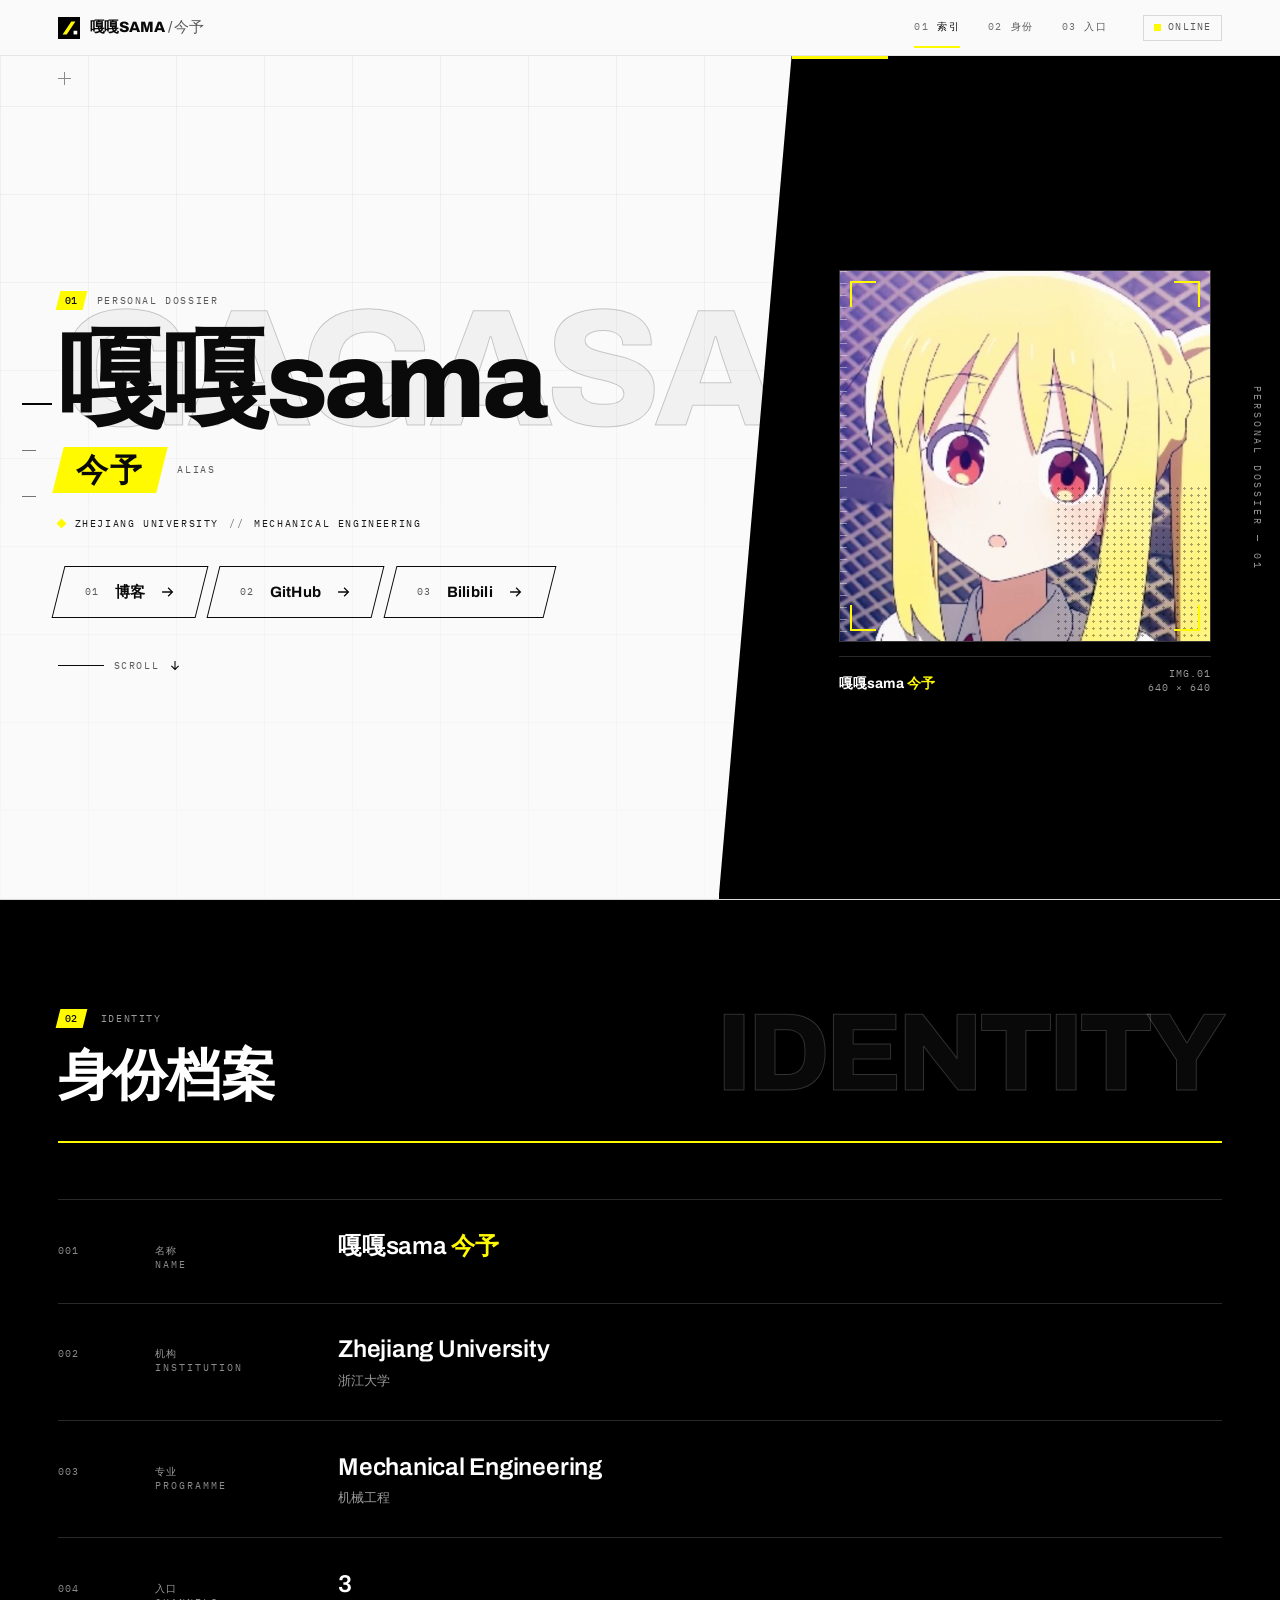
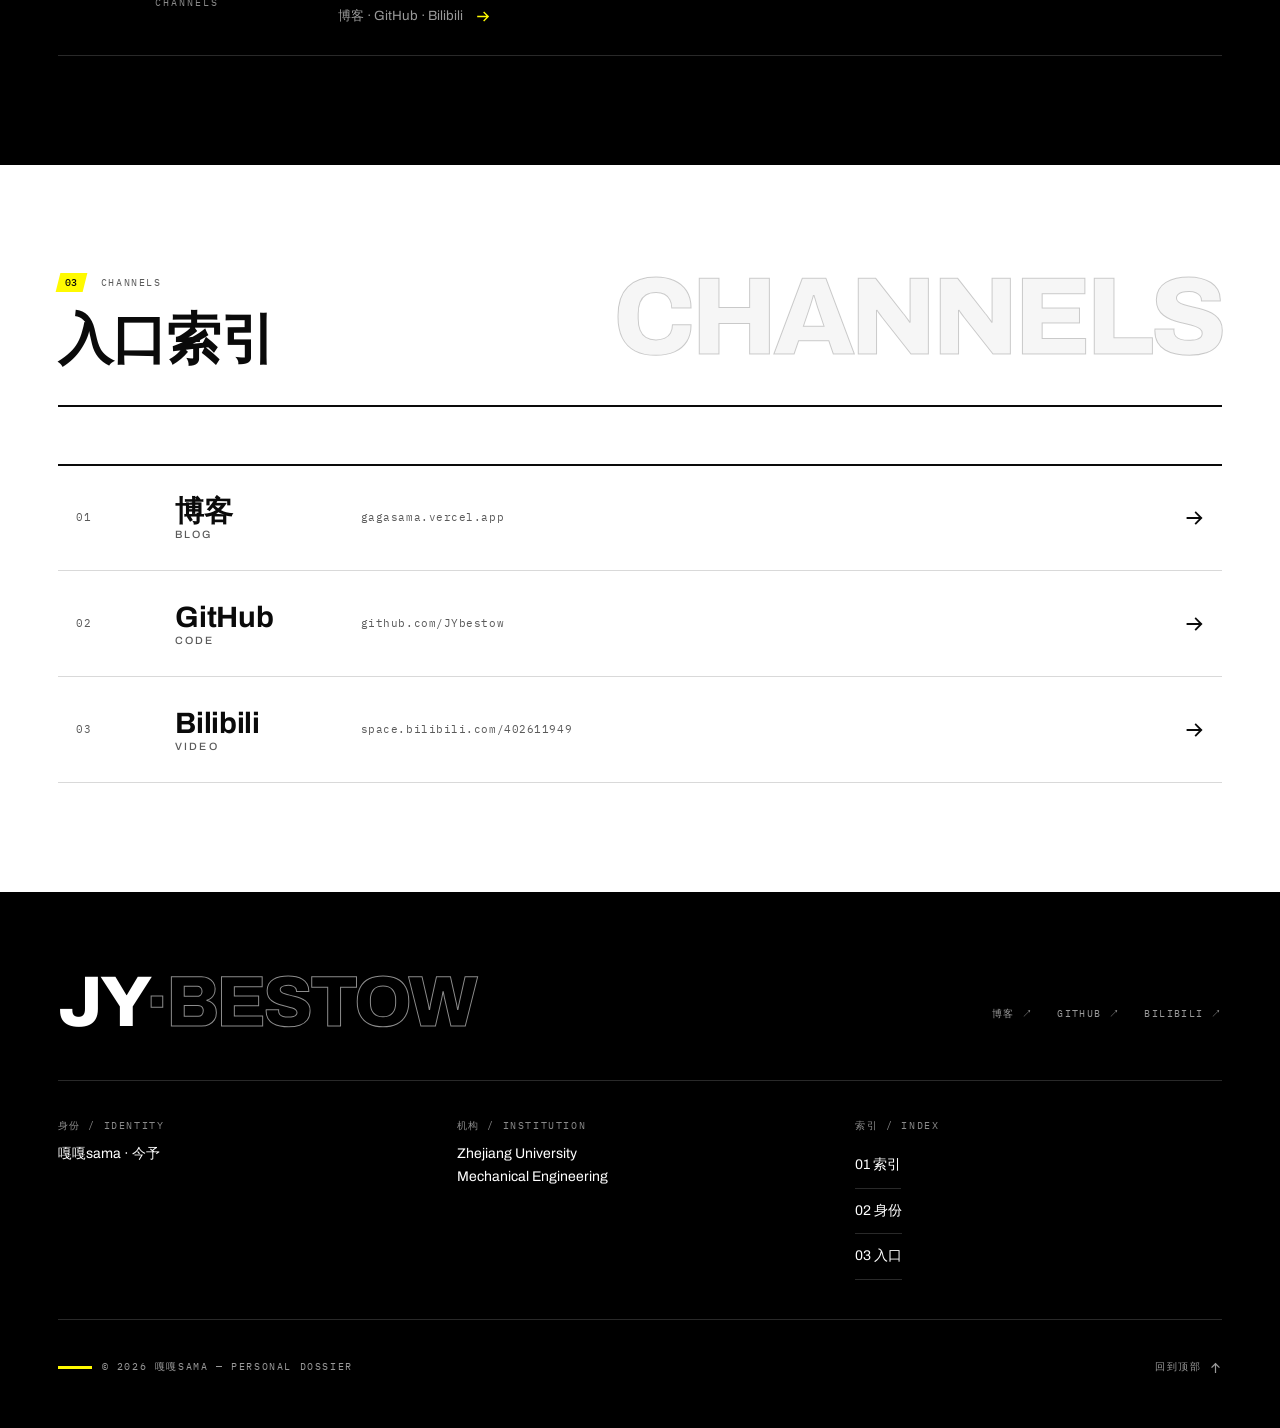
==== commit 60fb22c5: "av: 头像升级为 640x640 高质量源（4:4:4 渐进式 JPEG），同步页面声明尺寸与图注" ====
--- a/index.html
+++ b/index.html
@@ -176,7 +176,7 @@
         <figure class="portrait">
           <div class="portrait__frame">
             <img class="portrait__img" src="assets/img/avatar.jpg"
-                 alt="嘎嘎sama（今予）的头像" width="300" height="300"
+                 alt="嘎嘎sama（今予）的头像" width="640" height="640"
                  decoding="async" fetchpriority="high">
             <span class="portrait__wash"  aria-hidden="true"></span>
             <span class="portrait__half"  aria-hidden="true"></span>
@@ -188,7 +188,7 @@
           </div>
           <figcaption class="portrait__cap">
             <span class="portrait__who">嘎嘎sama <em>今予</em></span>
-            <span class="portrait__id mono">IMG.01<br>300 × 300</span>
+            <span class="portrait__id mono">IMG.01<br>640 × 640</span>
           </figcaption>
         </figure>
       </div>
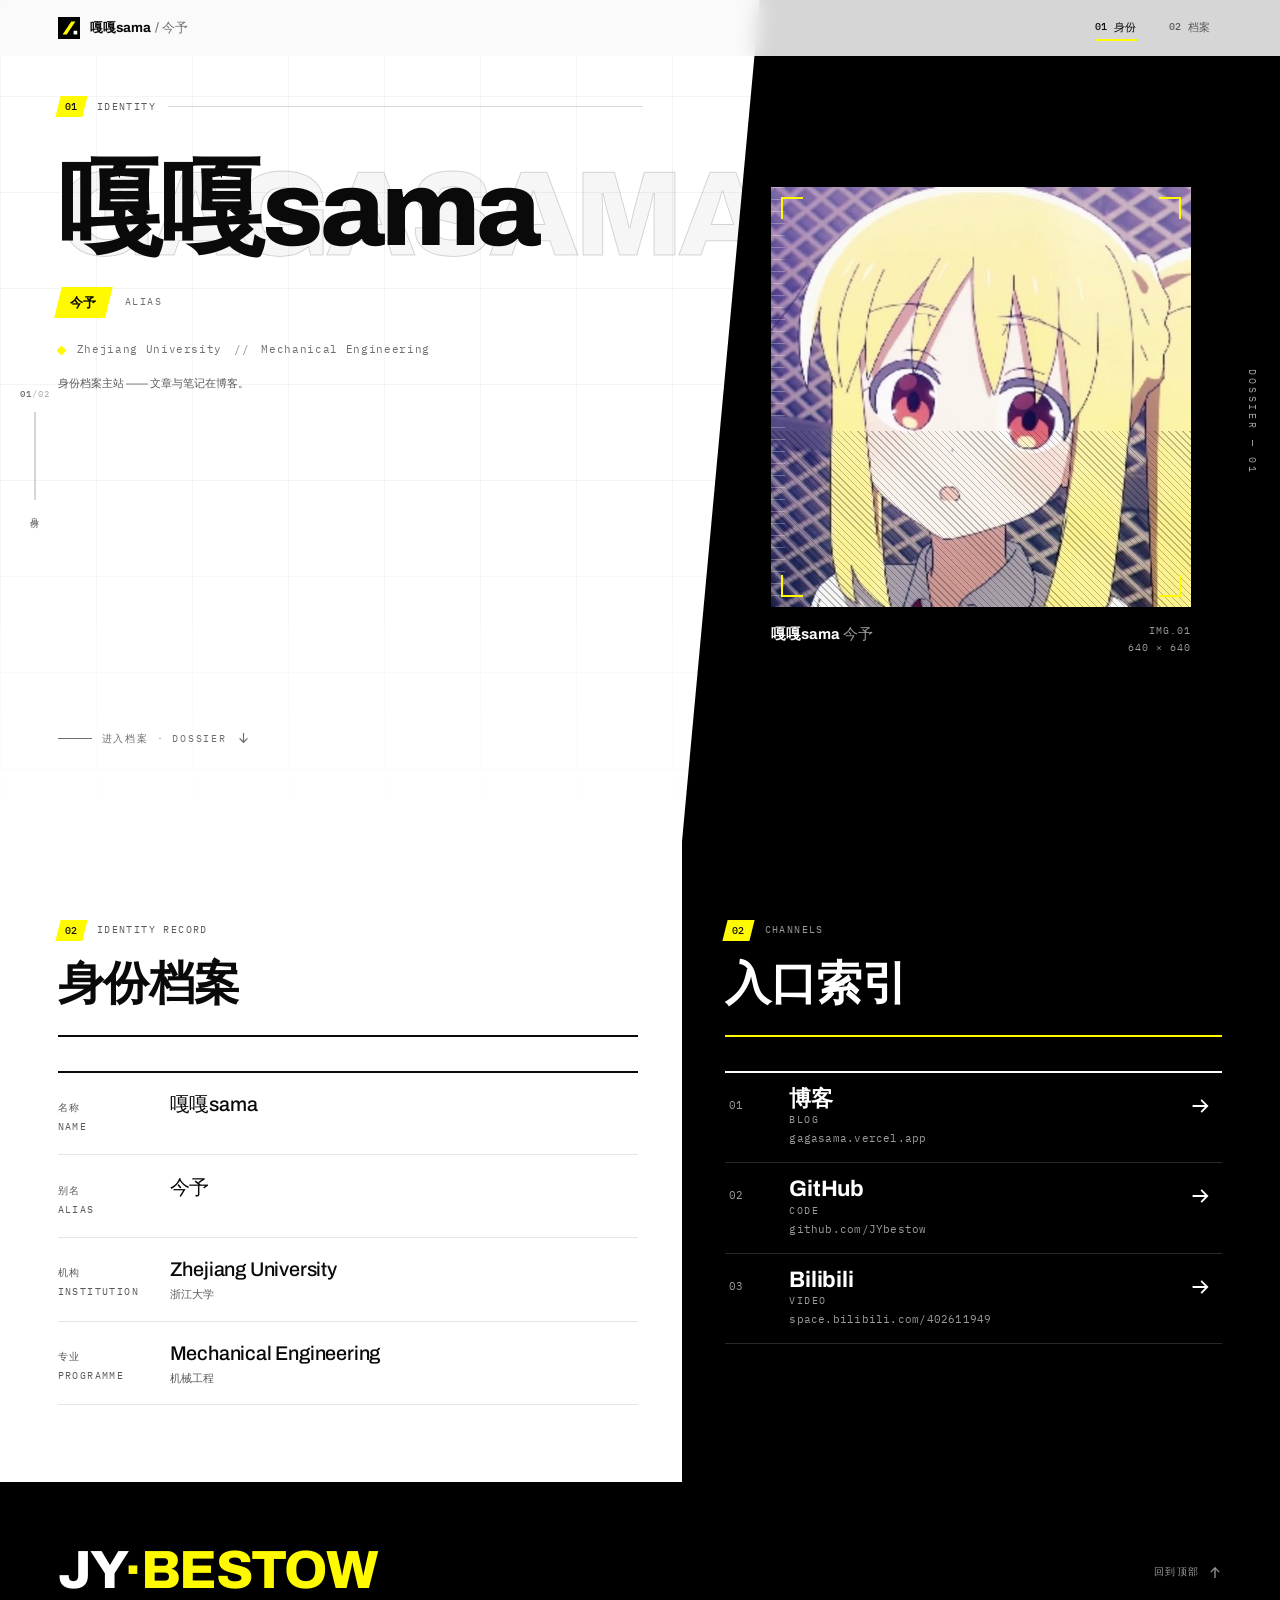
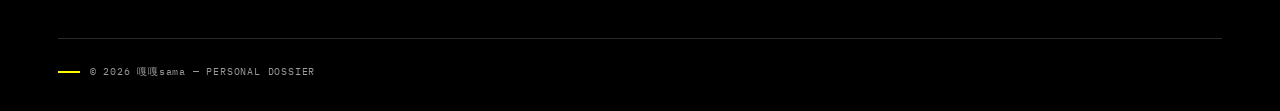
==== commit 00389d0c: "redesign: 合并身份与入口为双栏档案章节，重塑首屏构图、章节节奏与导航进度 - 信息架构：IDENTITY + CHANNELS 合并为一个 02 DOSSIER 章节（桌面双栏：左浅色身份记" ====
--- a/index.html
+++ b/index.html
@@ -4,8 +4,8 @@
 <meta charset="UTF-8">
 <meta name="viewport" content="width=device-width, initial-scale=1">
 <title>嘎嘎sama | 今予 — 个人档案 · Zhejiang University</title>
-<meta name="description" content="嘎嘎sama（今予）的个人档案 — Zhejiang University, Mechanical Engineering。包含博客、GitHub 与 Bilibili 入口索引。">
-<meta name="keywords" content="嘎嘎sama,今予,Zhejiang University,机械工程,Mechanical Engineering,个人主页,博客,GitHub">
+<meta name="description" content="嘎嘎sama（今予）的个人档案 —— Zhejiang University, Mechanical Engineering。身份记录与博客、GitHub、Bilibili 三个外部入口。">
+<meta name="keywords" content="嘎嘎sama,今予,Zhejiang University,机械工程,Mechanical Engineering,个人主页,博客,GitHub,Bilibili">
 <meta name="author" content="嘎嘎sama">
 <meta name="theme-color" content="#fafafa">
 <link rel="canonical" href="https://jybestow.github.io/">
@@ -13,12 +13,12 @@
 <meta property="og:type" content="website">
 <meta property="og:site_name" content="嘎嘎sama — 个人档案">
 <meta property="og:title" content="嘎嘎sama | 今予 — 个人档案">
-<meta property="og:description" content="Zhejiang University · Mechanical Engineering。个人档案与入口索引。">
+<meta property="og:description" content="Zhejiang University · Mechanical Engineering。身份记录与外部入口索引。">
 <meta property="og:url" content="https://jybestow.github.io/">
 <meta property="og:image" content="https://jybestow.github.io/assets/img/avatar.jpg">
 <meta name="twitter:card" content="summary">
 <meta name="twitter:title" content="嘎嘎sama | 今予 — 个人档案">
-<meta name="twitter:description" content="Zhejiang University · Mechanical Engineering。个人档案与入口索引。">
+<meta name="twitter:description" content="Zhejiang University · Mechanical Engineering。身份记录与外部入口索引。">
 <meta name="twitter:image" content="https://jybestow.github.io/assets/img/avatar.jpg">
 
 <link rel="icon" href="assets/img/favicon.svg" type="image/svg+xml">
@@ -28,7 +28,15 @@
 <link rel="preload" href="assets/fonts/archivo-latin-var.woff2" as="font" type="font/woff2" crossorigin>
 <link rel="preload" href="assets/fonts/plex-mono-latin-400.woff2" as="font" type="font/woff2" crossorigin>
 
-<script>document.documentElement.className += ' js';</script>
+<script>
+/* '.js' is set here (not by the bundle) so animation styles only ever apply
+   when the page can also remove them. The watchdog is the safety net: if
+   main.js fails to load or boot, every masked element is exposed again. */
+document.documentElement.className += ' js';
+window.setTimeout(function () {
+  if (!window.__dossierBooted) document.documentElement.classList.add('no-boot');
+}, 1500);
+</script>
 <link rel="stylesheet" href="assets/css/main.css">
 </head>
 
@@ -64,19 +72,18 @@
       <span class="mark__tx">嘎嘎sama <span>/ 今予</span></span>
     </a>
 
-    <nav class="hdr__nav nav" aria-label="主导航">
-      <a class="nav__link" href="#top"      data-spy="top"><span class="no">01</span>索引</a>
-      <a class="nav__link" href="#identity" data-spy="identity"><span class="no">02</span>身份</a>
-      <a class="nav__link" href="#channels" data-spy="channels"><span class="no">03</span>入口</a>
+    <nav class="nav" aria-label="章节导航">
+      <a class="nav__link" href="#top"     data-spy="top"><span class="no">01</span>身份</a>
+      <a class="nav__link" href="#dossier" data-spy="dossier"><span class="no">02</span>档案</a>
     </nav>
-
-    <p class="status"><span class="status__dot" aria-hidden="true"></span>ONLINE</p>
 
     <button class="burger" id="burger" type="button" aria-label="打开章节导航" aria-expanded="false" aria-controls="menu">
       <svg aria-hidden="true"><use href="#i-arrow"/></svg>
       <span class="visually-hidden">菜单</span>
     </button>
   </div>
+  <!-- reading progress — driven by one CSS custom property from JS -->
+  <span class="hdr__prog" aria-hidden="true"></span>
 </header>
 
 <!-- ── Mobile menu ────────────────────────────────────────────────────────── -->
@@ -86,28 +93,24 @@
   </button>
   <p class="mono txt-muted">INDEX / 索引</p>
   <ul class="menu__list">
-    <li><a class="menu__item" href="#top"><span class="no">01</span><span class="tx">索引</span></a></li>
-    <li><a class="menu__item" href="#identity"><span class="no">02</span><span class="tx">身份</span></a></li>
-    <li><a class="menu__item" href="#channels"><span class="no">03</span><span class="tx">入口</span></a></li>
+    <li><a class="menu__item" href="#top"><span class="no">01</span><span class="tx">身份</span></a></li>
+    <li><a class="menu__item" href="#dossier"><span class="no">02</span><span class="tx">档案</span></a></li>
   </ul>
   <div class="menu__foot">
-    <a href="https://gagasama.vercel.app" target="_blank" rel="noopener noreferrer">博客 · BLOG ↗</a>
-    <a href="https://github.com/JYbestow" target="_blank" rel="noopener noreferrer">GitHub · JYbestow ↗</a>
-    <a href="https://space.bilibili.com/402611949" target="_blank" rel="noopener noreferrer">Bilibili ↗</a>
     <span>Zhejiang University — Mechanical Engineering</span>
   </div>
 </nav>
 
-<!-- ── Section rail (desktop) ─────────────────────────────────────────────── -->
-<nav class="rail" id="rail" aria-label="章节进度">
-  <a class="rail__item" href="#top"      data-spy="top"      aria-label="索引 / INDEX"><span class="rail__bar" aria-hidden="true"></span><span class="rail__label" aria-hidden="true">INDEX</span></a>
-  <a class="rail__item" href="#identity" data-spy="identity" aria-label="身份 / IDENTITY"><span class="rail__bar" aria-hidden="true"></span><span class="rail__label" aria-hidden="true">IDENTITY</span></a>
-  <a class="rail__item" href="#channels" data-spy="channels" aria-label="入口 / CHANNELS"><span class="rail__bar" aria-hidden="true"></span><span class="rail__label" aria-hidden="true">CHANNELS</span></a>
-</nav>
+<!-- ── Scroll readout (desktop): not a second copy of the nav, a progress meter ── -->
+<div class="rail" id="rail" aria-hidden="true">
+  <span class="rail__count"><b id="rail-no">01</b><i>/02</i></span>
+  <span class="rail__track"><span class="rail__fill" id="rail-fill"></span></span>
+  <span class="rail__name" id="rail-name">身份</span>
+</div>
 
 <main id="main" class="page">
 
-  <!-- ══ 01 · HERO ══════════════════════════════════════════════════════════ -->
+  <!-- ══ 01 · HERO — 个人身份 ═══════════════════════════════════════════════ -->
   <section class="hero" id="top" aria-labelledby="hero-name">
     <span class="hero__mesh" aria-hidden="true"></span>
 
@@ -117,7 +120,7 @@
 
         <p class="eyebrow mono anim" style="--d:40ms">
           <span class="eyebrow__no"><span>01</span></span>
-          <span>PERSONAL DOSSIER</span>
+          <span>IDENTITY</span>
           <span class="eyebrow__line anim anim--wipe" style="--d:340ms"></span>
         </p>
 
@@ -138,41 +141,16 @@
           <span>Mechanical Engineering</span>
         </p>
 
-        <ul class="entries anim" style="--d:400ms">
-          <li>
-            <a class="btn" href="https://gagasama.vercel.app" target="_blank" rel="noopener noreferrer">
-              <span class="btn__in">
-                <span class="btn__no">01</span><span class="btn__tx">博客</span>
-                <span class="btn__ar"><svg aria-hidden="true"><use href="#i-arrow"/></svg></span>
-              </span>
-            </a>
-          </li>
-          <li>
-            <a class="btn" href="https://github.com/JYbestow" target="_blank" rel="noopener noreferrer">
-              <span class="btn__in">
-                <span class="btn__no">02</span><span class="btn__tx">GitHub</span>
-                <span class="btn__ar"><svg aria-hidden="true"><use href="#i-arrow"/></svg></span>
-              </span>
-            </a>
-          </li>
-          <li>
-            <a class="btn" href="https://space.bilibili.com/402611949" target="_blank" rel="noopener noreferrer">
-              <span class="btn__in">
-                <span class="btn__no">03</span><span class="btn__tx">Bilibili</span>
-                <span class="btn__ar"><svg aria-hidden="true"><use href="#i-arrow"/></svg></span>
-              </span>
-            </a>
-          </li>
-        </ul>
-
-        <p class="hero__scroll mono anim" style="--d:480ms">
-          <span class="line" aria-hidden="true"></span>SCROLL
+        <p class="hero__note anim" style="--d:370ms">身份档案主站 —— 文章与笔记在博客。</p>
+
+        <a class="hero__scroll mono anim" href="#dossier" style="--d:450ms">
+          <span class="line" aria-hidden="true"></span>进入档案 · DOSSIER
           <svg class="ic" aria-hidden="true"><use href="#i-down"/></svg>
-        </p>
+        </a>
       </div>
 
       <div class="hero__spec">
-        <span class="hero__vlabel" aria-hidden="true">PERSONAL DOSSIER — 01</span>
+        <span class="hero__vlabel" aria-hidden="true">DOSSIER — 01</span>
         <figure class="portrait">
           <div class="portrait__frame">
             <img class="portrait__img" src="assets/img/avatar.jpg"
@@ -195,129 +173,98 @@
     </div>
   </section>
 
-  <!-- ══ 02 · IDENTITY ══════════════════════════════════════════════════════ -->
-  <section class="band band--dark is-dark section" id="identity" aria-labelledby="identity-title">
-    <div class="shell">
-      <header class="shead rv">
-        <p class="eyebrow mono shead__top">
-          <span class="eyebrow__no"><span>02</span></span>
-          <span>IDENTITY</span>
-        </p>
-        <h2 class="shead__title" id="identity-title">身份档案</h2>
-        <span class="ghost ghost--section" aria-hidden="true">IDENTITY</span>
-        <div class="shead__rule" aria-hidden="true"></div>
-      </header>
-
-      <ul class="spec rv" style="--rv-delay:120ms">
-        <li class="spec__row">
-          <span class="spec__no">001</span>
-          <span class="spec__key mono">名称<span class="en">NAME</span></span>
-          <span class="spec__val">嘎嘎sama <em>今予</em></span>
-        </li>
-        <li class="spec__row">
-          <span class="spec__no">002</span>
-          <span class="spec__key mono">机构<span class="en">INSTITUTION</span></span>
-          <span class="spec__val">Zhejiang University<span class="sub">浙江大学</span></span>
-        </li>
-        <li class="spec__row">
-          <span class="spec__no">003</span>
-          <span class="spec__key mono">专业<span class="en">PROGRAMME</span></span>
-          <span class="spec__val">Mechanical Engineering<span class="sub">机械工程</span></span>
-        </li>
-        <li>
-          <a class="spec__row" href="#channels">
-            <span class="spec__no">004</span>
-            <span class="spec__key mono">入口<span class="en">CHANNELS</span></span>
-            <span class="spec__val">3<span class="sub">博客 · GitHub · Bilibili
-              <svg class="go" aria-hidden="true"><use href="#i-arrow"/></svg></span></span>
-          </a>
-        </li>
-      </ul>
+  <!-- ══ 02 · DOSSIER — 身份记录 + 外部入口（一个章节，双栏） ═══════════════ -->
+  <section class="dossier" id="dossier" aria-labelledby="record-title">
+    <div class="dossier__grid">
+
+      <!-- left · record (light) -->
+      <div class="dossier__rec">
+        <header class="shead rv">
+          <p class="eyebrow mono shead__top">
+            <span class="eyebrow__no"><span>02</span></span>
+            <span>IDENTITY RECORD</span>
+          </p>
+          <h2 class="shead__title" id="record-title">身份档案</h2>
+          <div class="shead__rule" aria-hidden="true"></div>
+        </header>
+
+        <dl class="rec rv" style="--rv-delay:80ms">
+          <div class="rec__row">
+            <dt class="rec__key mono">名称<span class="en">NAME</span></dt>
+            <dd class="rec__val">嘎嘎sama</dd>
+          </div>
+          <div class="rec__row">
+            <dt class="rec__key mono">别名<span class="en">ALIAS</span></dt>
+            <dd class="rec__val">今予</dd>
+          </div>
+          <div class="rec__row">
+            <dt class="rec__key mono">机构<span class="en">INSTITUTION</span></dt>
+            <dd class="rec__val">Zhejiang University<span class="sub">浙江大学</span></dd>
+          </div>
+          <div class="rec__row">
+            <dt class="rec__key mono">专业<span class="en">PROGRAMME</span></dt>
+            <dd class="rec__val">Mechanical Engineering<span class="sub">机械工程</span></dd>
+          </div>
+        </dl>
+      </div>
+
+      <!-- right · channels (dark) -->
+      <div class="dossier__chan is-dark">
+        <header class="shead rv">
+          <p class="eyebrow mono shead__top">
+            <span class="eyebrow__no"><span>02</span></span>
+            <span>CHANNELS</span>
+          </p>
+          <h2 class="shead__title" id="channels-title">入口索引</h2>
+          <div class="shead__rule" aria-hidden="true"></div>
+        </header>
+
+        <ol class="chan rv" style="--rv-delay:80ms" aria-labelledby="channels-title">
+          <li>
+            <a class="chan__item" href="https://gagasama.vercel.app" target="_blank" rel="noopener noreferrer">
+              <span class="chan__no">01</span>
+              <span class="chan__name">博客<span class="en">BLOG</span></span>
+              <span class="chan__url">gagasama.vercel.app</span>
+              <span class="chan__go" aria-hidden="true"><svg aria-hidden="true" focusable="false"><use href="#i-arrow"/></svg></span>
+              <span class="visually-hidden">（在新标签页打开）</span>
+            </a>
+          </li>
+          <li>
+            <a class="chan__item" href="https://github.com/JYbestow" target="_blank" rel="noopener noreferrer">
+              <span class="chan__no">02</span>
+              <span class="chan__name">GitHub<span class="en">CODE</span></span>
+              <span class="chan__url">github.com/JYbestow</span>
+              <span class="chan__go" aria-hidden="true"><svg aria-hidden="true" focusable="false"><use href="#i-arrow"/></svg></span>
+              <span class="visually-hidden">（在新标签页打开）</span>
+            </a>
+          </li>
+          <li>
+            <a class="chan__item" href="https://space.bilibili.com/402611949" target="_blank" rel="noopener noreferrer">
+              <span class="chan__no">03</span>
+              <span class="chan__name">Bilibili<span class="en">VIDEO</span></span>
+              <span class="chan__url">space.bilibili.com/402611949</span>
+              <span class="chan__go" aria-hidden="true"><svg aria-hidden="true" focusable="false"><use href="#i-arrow"/></svg></span>
+              <span class="visually-hidden">（在新标签页打开）</span>
+            </a>
+          </li>
+        </ol>
+      </div>
+
     </div>
   </section>
 
-  <!-- ══ 03 · CHANNELS ═════════════════════════════════════════════════════ -->
-  <section class="band band--white section" id="channels" aria-labelledby="channels-title">
-    <div class="shell">
-      <header class="shead rv">
-        <p class="eyebrow mono shead__top">
-          <span class="eyebrow__no"><span>03</span></span>
-          <span>CHANNELS</span>
-        </p>
-        <h2 class="shead__title" id="channels-title">入口索引</h2>
-        <span class="ghost ghost--section" aria-hidden="true">CHANNELS</span>
-        <div class="shead__rule" aria-hidden="true"></div>
-      </header>
-
-      <ol class="chan rv" style="--rv-delay:120ms">
-        <li>
-          <a class="chan__item" href="https://gagasama.vercel.app" target="_blank" rel="noopener noreferrer">
-            <span class="chan__no">01</span>
-            <span class="chan__name">博客<span class="en">BLOG</span></span>
-            <span class="chan__url">gagasama.vercel.app</span>
-            <span class="chan__go" aria-hidden="true"><svg aria-hidden="true" focusable="false"><use href="#i-arrow"/></svg></span>
-            <span class="visually-hidden">（在新标签页打开）</span>
-          </a>
-        </li>
-        <li>
-          <a class="chan__item" href="https://github.com/JYbestow" target="_blank" rel="noopener noreferrer">
-            <span class="chan__no">02</span>
-            <span class="chan__name">GitHub<span class="en">CODE</span></span>
-            <span class="chan__url">github.com/JYbestow</span>
-            <span class="chan__go" aria-hidden="true"><svg aria-hidden="true" focusable="false"><use href="#i-arrow"/></svg></span>
-            <span class="visually-hidden">（在新标签页打开）</span>
-          </a>
-        </li>
-        <li>
-          <a class="chan__item" href="https://space.bilibili.com/402611949" target="_blank" rel="noopener noreferrer">
-            <span class="chan__no">03</span>
-            <span class="chan__name">Bilibili<span class="en">VIDEO</span></span>
-            <span class="chan__url">space.bilibili.com/402611949</span>
-            <span class="chan__go" aria-hidden="true"><svg aria-hidden="true" focusable="false"><use href="#i-arrow"/></svg></span>
-            <span class="visually-hidden">（在新标签页打开）</span>
-          </a>
-        </li>
-      </ol>
-    </div>
-  </section>
-
-  <!-- ══ Footer ═════════════════════════════════════════════════════════════ -->
-  <footer class="band band--dark is-dark foot" id="contact" aria-label="页脚">
+  <!-- ══ 03 · FOOTER — 只是收尾 ═════════════════════════════════════════════ -->
+  <footer class="band band--dark is-dark foot" aria-label="页脚">
     <div class="shell">
       <div class="foot__top rv">
         <p class="foot__mark">JY<span>·BESTOW</span></p>
-        <nav class="foot__links" aria-label="外部入口">
-          <a class="foot__link" href="https://gagasama.vercel.app" target="_blank" rel="noopener noreferrer">博客 ↗</a>
-          <a class="foot__link" href="https://github.com/JYbestow" target="_blank" rel="noopener noreferrer">GitHub ↗</a>
-          <a class="foot__link" href="https://space.bilibili.com/402611949" target="_blank" rel="noopener noreferrer">Bilibili ↗</a>
-        </nav>
-      </div>
-
-      <div class="foot__cols rv" style="--rv-delay:100ms">
-        <div class="foot__col">
-          <h3 class="mono">身份 / IDENTITY</h3>
-          <p>嘎嘎sama · 今予</p>
-        </div>
-        <div class="foot__col">
-          <h3 class="mono">机构 / INSTITUTION</h3>
-          <p>Zhejiang University<br>Mechanical Engineering</p>
-        </div>
-        <div class="foot__col">
-          <h3 class="mono">索引 / INDEX</h3>
-          <ul>
-            <li><a href="#top">01 索引</a></li>
-            <li><a href="#identity">02 身份</a></li>
-            <li><a href="#channels">03 入口</a></li>
-          </ul>
-        </div>
-      </div>
-
-      <div class="foot__bar mono rv" style="--rv-delay:160ms">
+        <a class="to-top" href="#top">回到顶部<svg aria-hidden="true"><use href="#i-up"/></svg></a>
+      </div>
+      <div class="foot__bar mono rv" style="--rv-delay:80ms">
         <p class="foot__sig">
           <span class="bar" aria-hidden="true"></span>
           <span>© <span id="year">2026</span> 嘎嘎sama — PERSONAL DOSSIER</span>
         </p>
-        <a class="to-top" href="#top">回到顶部<svg aria-hidden="true"><use href="#i-up"/></svg></a>
       </div>
     </div>
   </footer>
--- a/assets/css/main.css
+++ b/assets/css/main.css
@@ -1,15 +1,16 @@
 /* ============================================================================
-  嘎嘎sama — Personal Dossier
+   嘎嘎sama — Personal Dossier
    Design system: Endfield-inspired industrial sci-fi
    Tokens measured from the reference (endfield.hypergryph.com):
      accent yellow #FFFA00 · blacks #000/#191919 · papers #FFF/#FAFAFA/#F2F2F2
      greys #E6E6E6/#D9D9D9/#8A8A8A/#6D6D6D · display type up to 274px vs 12px micro
      polygon() clip-paths, 45° diamond marks, near-zero radii
    ---------------------------------------------------------------------------
-   1. Fonts          5. Base type       9.  Channels
-   2. Tokens         6. Primitives      10. Footer
-   3. Reset          7. Header + nav    11. Motion
-   4. Layout         8. Hero            12. Responsive
+   1. Fonts          6. Primitives      11. Dossier (record + channels)
+   2. Tokens         7. Header + nav    12. Footer
+   3. Reset          8. Scroll readout  13. Motion
+   4. Layout         9. Hero            14. Responsive
+   5. Base type     10. Portrait
    ========================================================================= */
 
 /* ── 1. Fonts (self-hosted, OFL: Archivo, IBM Plex Mono) ─────────────────── */
@@ -47,11 +48,11 @@
   --line:       #d9d9d9;
   --line-2:     #e6e6e6;
   --line-dark:  rgba(255, 255, 255, 0.16);
-  --gray:       #6d6d6d;   /* large / decorative only */
+  --gray:       #6d6d6d;   /* 5.1:1 on white · 5.4:1 on black — the one mid tone */
   --gray-text:  #5a5a5a;   /* 6.9:1 on white — safe for small text */
-  --gray-3:     #6f6f6f;   /* 4.8:1 on white — AA for small text */
+  --gray-3:     #6f6f6f;
   --gray-2:     #8a8a8a;
-  --gray-2-dark:#9a9a9a;   /* 7.1:1 on #000 — tiers of muted info */
+  --gray-2-dark:#9a9a9a;   /* 7.1:1 on #000 */
   --signal:     #fffa00;   /* Endfield industrial yellow */
 
   /* type */
@@ -63,10 +64,9 @@
   --fs-micro:  clamp(10px, 0.70vw, 11.5px);   /* technical labels */
   --fs-tiny:   clamp(11px, 0.79vw, 12.5px);   /* mono values, URLs */
   --fs-body:   clamp(14px, 1.00vw, 16px);
-  --fs-h2:     clamp(30px, 4.30vw, 62px);
-  --fs-name:   clamp(42px, 8.40vw, 132px);    /* the personal name */
-  --fs-ghost:  clamp(56px, 13.0vw, 200px);    /* oversized wordmark */
-  --fs-ghost-2:clamp(46px, 8.6vw, 132px);     /* section wordmarks */
+  --fs-h2:     clamp(28px, 3.60vw, 52px);
+  --fs-name:   clamp(42px, 8.30vw, 128px);    /* the personal name — the focus */
+  --fs-ghost:  clamp(48px, 9.40vw, 146px);    /* backdrop wordmark, sized to FIT the column */
 
   --lh-tight: 0.92;
   --lh-snug:  1.18;
@@ -76,7 +76,9 @@
   --sp-1: 4px;  --sp-2: 8px;  --sp-3: 12px; --sp-4: 16px;
   --sp-5: 24px; --sp-6: 32px;
   --pad-x: clamp(20px, 4.5vw, 72px);
-  --pad-y: clamp(72px, 8.5vw, 148px);
+  --pad-y: clamp(56px, 6.0vw, 96px);       /* content sections: 56–96px */
+  --hero-pad-y: clamp(72px, 7.5vw, 132px); /* the poster keeps more air */
+  --shead-gap: clamp(24px, 2.6vw, 44px);   /* heading → content */
   --hdr-h: 56px;
   --rail-w: 0px;
 
@@ -105,8 +107,8 @@
 *, *::before, *::after { box-sizing: border-box; }
 
 html {
+  scroll-behavior: smooth;
   -webkit-text-size-adjust: 100%;
-  scroll-behavior: smooth;
 }
 
 body {
@@ -117,42 +119,47 @@
   font-size: var(--fs-body);
   line-height: var(--lh-body);
   font-weight: 400;
+  overflow-x: hidden;
   -webkit-font-smoothing: antialiased;
-  -moz-osx-font-smoothing: grayscale;
-  overflow-x: clip;
-}
-
-h1, h2, h3, h4, p, figure, blockquote, dl, dd, ol, ul { margin: 0; padding: 0; }
-ol, ul { list-style: none; }
+}
+
+h1, h2, h3, p, ul, ol, dl, dd, figure, blockquote { margin: 0; }
+ul, ol { padding: 0; list-style: none; }
 img, svg { display: block; max-width: 100%; }
 a { color: inherit; text-decoration: none; }
-button { font: inherit; color: inherit; background: none; border: 0; cursor: pointer; }
-em { font-style: normal; }
-strong { font-weight: 700; }
-
-::selection { background: var(--signal); color: var(--ink); }
+button { font: inherit; color: inherit; border: 0; background: none; cursor: pointer; }
 
 :focus-visible {
   outline: 2px solid var(--focus);
   outline-offset: 3px;
-  border-radius: 0;
-}
-a:focus:not(:focus-visible), button:focus:not(:focus-visible) { outline: none; }
+}
+
+::selection { background: var(--signal); color: var(--ink); }
 
 .visually-hidden {
   position: absolute !important;
   width: 1px; height: 1px;
   padding: 0; margin: -1px;
-  overflow: hidden; clip: rect(0 0 0 0); clip-path: inset(50%);
-  white-space: nowrap; border: 0;
+  overflow: hidden;
+  clip: rect(0 0 0 0);
+  clip-path: inset(50%);
+  white-space: nowrap;
+  border: 0;
 }
 
 .skip-link {
-  position: fixed; top: 8px; left: 8px; z-index: 200;
-  transform: translateY(-200%);
-  background: var(--ink); color: var(--paper);
-  padding: 13px 20px;
-  font-family: var(--font-mono); font-size: 12px; letter-spacing: 0.08em;
+  position: absolute;
+  top: 0; left: 0;
+  z-index: 200;
+  display: flex; align-items: center;
+  min-height: 44px;
+  padding: 0 16px;
+  background: var(--ink);
+  color: var(--paper);
+  font-family: var(--font-mono);
+  font-size: var(--fs-micro);
+  letter-spacing: 0.08em;
+  transform: translateY(-110%);
   transition: transform var(--d-fast) var(--e-out);
 }
 .skip-link:focus { transform: translateY(0); }
@@ -168,57 +175,30 @@
   max-width: 1680px;
 }
 
+.section { padding-block: var(--pad-y); }
+
 .band { position: relative; }
 .band--white { background: var(--paper); }
 .band--dark  { background: var(--black); color: var(--paper); }
 
-.section { padding-block: var(--pad-y); }
 section[id] { scroll-margin-top: var(--hdr-h); }
 
-/* ── 5. Base type helpers ────────────────────────────────────────────────── */
-.mono {
-  font-family: var(--font-mono);
-  font-size: var(--fs-micro);
-  font-weight: 400;
-  letter-spacing: 0.16em;
-  text-transform: uppercase;
-  line-height: 1.4;
-}
-.txt-muted { color: var(--gray-text); }
-
-/* a rotated 45° diamond — the reference's recurring section mark */
-.diamond {
-  display: inline-block;
-  width: 7px; height: 7px;
-  background: var(--signal);
-  transform: rotate(45deg);
-  flex: none;
-}
-
-/* small technical cross "+" */
-.cross {
-  position: absolute;
-  width: 13px; height: 13px;
-  pointer-events: none;
-  color: var(--line);
-}
-.cross::before, .cross::after {
-  content: ''; position: absolute; background: currentColor;
-}
-.cross::before { left: 0; right: 0; top: 6px; height: 1px; }
-.cross::after  { top: 0; bottom: 0; left: 6px; width: 1px; }
-
-/* <use> sprite sizing */
-.btn__ar svg, .chan__go svg, .spec__val .go svg, .to-top svg { width: 100%; height: 100%; }
-.to-top svg { width: 13px; height: 13px; flex: none; }
-.hero__scroll .ic { width: 12px; height: 12px; flex: none; color: var(--ink); }
-.burger svg, .menu__close svg { width: 18px; height: 18px; }
-
-/* ── 6. Primitives ───────────────────────────────────────────────────────── */
-/* eyebrow: [ 01 ] LABEL ───────────────────────────── */
+/* the hero/readout split ratio — kept in one place so the dossier seam can
+   continue the hero's diagonal exactly */
+:root {
+  --hero-col-a: 1.14fr;
+  --hero-col-b: 1fr;
+}
+
+/* ── 5. Base type ────────────────────────────────────────────────────────── */
+.mono { font-family: var(--font-mono); }
+
 .eyebrow {
   display: flex; align-items: center; gap: var(--sp-3);
   color: var(--gray-text);
+  font-size: var(--fs-micro);
+  letter-spacing: 0.14em;
+  text-transform: uppercase;
 }
 .eyebrow__no {
   background: var(--signal); color: var(--ink);
@@ -229,33 +209,274 @@
 }
 .eyebrow__no > span { display: inline-block; transform: skewX(calc(-1 * var(--skew))); }
 .eyebrow__line { flex: 1; height: 1px; background: var(--line); transform-origin: left; }
-.is-dark .eyebrow { color: var(--gray-2-dark); }
-
-/* section header — index + Chinese title + ghost Latin */
-.shead { position: relative; margin-bottom: clamp(36px, 4.4vw, 68px); }
-.shead__top {
-  display: flex; align-items: baseline; gap: var(--sp-4);
-  flex-wrap: wrap;
-  margin-bottom: var(--sp-4);
-}
+
+.shead { position: relative; margin-bottom: var(--shead-gap); }
+.shead__top { margin-bottom: var(--sp-4); flex-wrap: wrap; }
 .shead__title {
   font-size: var(--fs-h2);
   font-weight: 700;
   line-height: var(--lh-snug);
   letter-spacing: -0.01em;
-  position: relative; z-index: 2;
   max-width: 18ch;
 }
 .shead__rule {
-  margin-top: var(--sp-6);
+  margin-top: var(--sp-5);
   height: 2px;
   background: var(--ink);
   transform: scaleX(0); transform-origin: left;
 }
 .is-dark .shead__rule { background: var(--signal); }
-.is-in .shead__rule { transform: scaleX(1); transition: transform var(--d-slow) var(--e-out) 120ms; }
-
-/* ghost Latin wordmark — outline only, deliberately oversized + occluded */
+.is-dark .shead__title { color: var(--paper); }
+
+.txt-muted { color: var(--gray-2-dark); }
+
+/* ── 6. Primitives ───────────────────────────────────────────────────────── */
+.cross {
+  position: absolute;
+  width: 15px; height: 15px;
+}
+.cross::before, .cross::after {
+  content: ''; position: absolute; background: currentColor;
+}
+.cross::before { left: 50%; top: 0; width: 1px; height: 100%; transform: translateX(-50%); }
+.cross::after  { top: 50%; left: 0; height: 1px; width: 100%; transform: translateY(-50%); }
+
+.diamond {
+  width: 7px; height: 7px;
+  background: var(--signal);
+  transform: rotate(45deg);
+  flex: none;
+}
+
+.bar {
+  width: 22px; height: 2px;
+  background: var(--signal);
+  flex: none;
+}
+
+.tag {
+  font-size: var(--fs-micro);
+  letter-spacing: 0.16em;
+  color: var(--gray-3);
+}
+
+.chip {
+  display: inline-block;
+  padding: 5px 12px 4px;
+  background: var(--signal);
+  color: var(--ink);
+  font-weight: 700;
+  font-size: clamp(13px, 1.05vw, 16px);
+  letter-spacing: 0.04em;
+  transform: skewX(var(--skew));
+}
+.chip > span { display: inline-block; transform: skewX(calc(-1 * var(--skew))); }
+
+.en {
+  display: block;
+  font-family: var(--font-mono);
+  font-size: var(--fs-micro);
+  font-weight: 400;
+  letter-spacing: 0.14em;
+  color: var(--gray-text);
+  text-transform: uppercase;
+}
+
+.sub {
+  display: block;
+  font-size: var(--fs-tiny);
+  color: var(--gray-text);
+  letter-spacing: 0.02em;
+}
+
+/* ── 7. Header + nav ─────────────────────────────────────────────────────── */
+.hdr {
+  position: fixed;
+  inset: 0 0 auto 0;
+  z-index: 100;
+  height: var(--hdr-h);
+  background: rgba(250, 250, 250, 0.86);
+  backdrop-filter: blur(10px);
+  transition: background var(--d-mid) var(--e-out), border-color var(--d-mid) var(--e-out);
+  border-bottom: 1px solid transparent;
+}
+.hdr.is-stuck {
+  background: rgba(255, 255, 255, 0.94);
+  border-bottom-color: var(--line-2);
+}
+
+.hdr__in {
+  display: flex; align-items: center; gap: var(--sp-5);
+  height: 100%;
+  max-width: 1680px;
+  margin-inline: auto;
+  padding-inline: var(--pad-x);
+}
+
+.mark { display: flex; align-items: center; gap: 10px; flex: none; min-height: 44px; }
+.mark__gfx { width: 22px; height: 22px; }
+.mark__tx {
+  font-size: clamp(13px, 1.05vw, 15px);
+  font-weight: 700;
+  letter-spacing: 0.01em;
+  white-space: nowrap;
+}
+.mark__tx span { color: var(--gray-3); font-weight: 500; }
+
+.nav { display: flex; align-items: center; gap: var(--sp-2); margin-inline-start: auto; }
+.nav__link {
+  position: relative;
+  display: inline-flex; align-items: center; gap: 7px;
+  height: 44px; padding: 0 12px;
+  font-size: var(--fs-tiny);
+  font-weight: 500;
+  letter-spacing: 0.02em;
+  color: var(--gray-text);
+  transition: color var(--d-fast) var(--e-out);
+}
+.nav__link .no {
+  font-family: var(--font-mono);
+  font-size: var(--fs-micro);
+  color: var(--gray-text);
+}
+.nav__link::after {
+  content: '';
+  position: absolute; left: 12px; right: 12px; bottom: 9px;
+  height: 2px;
+  background: var(--signal);
+  transform: scaleX(0); transform-origin: left;
+  transition: transform var(--d-mid) var(--e-out);
+}
+.nav__link:hover { color: var(--ink); }
+.nav__link[aria-current='true'] { color: var(--ink); }
+.nav__link[aria-current='true'] .no { color: var(--ink); }
+.nav__link[aria-current='true']::after { transform: scaleX(1); }
+
+/* reading progress, driven by --p (0 → 1) from one scroll listener */
+.hdr__prog {
+  position: absolute; left: 0; bottom: -1px;
+  width: 100%; height: 2px;
+  background: var(--signal);
+  transform: scaleX(var(--p, 0));
+  transform-origin: left;
+  will-change: transform;
+}
+
+.burger { display: none; }
+
+/* mobile menu */
+.menu {
+  position: fixed; inset: 0; z-index: 150;
+  display: flex; flex-direction: column;
+  padding: calc(var(--hdr-h) + 24px) var(--pad-x) 32px;
+}
+.menu[hidden] { display: none; }
+.menu__close {
+  position: absolute; top: 10px; right: var(--pad-x);
+  width: 36px; height: 36px;
+  display: grid; place-items: center;
+  color: var(--paper);
+}
+.menu__close svg { width: 18px; height: 18px; }
+.menu__list { margin-top: var(--sp-6); }
+.menu__item {
+  display: flex; align-items: baseline; gap: var(--sp-4);
+  padding: 14px 0;
+  border-bottom: 1px solid var(--line-dark);
+  font-size: clamp(24px, 7vw, 34px);
+  font-weight: 700;
+}
+.menu__item .no {
+  font-family: var(--font-mono);
+  font-size: var(--fs-tiny);
+  color: var(--signal);
+}
+.menu__foot {
+  margin-top: auto;
+  display: flex; flex-direction: column; gap: 10px;
+  font-size: var(--fs-tiny);
+  color: var(--gray-2-dark);
+}
+
+/* ── 8. Scroll readout (desktop) ─────────────────────────────────────────
+   A progress meter, not a second copy of the navigation: it names the current
+   chapter and fills a track. Decorative for assistive tech (aria-hidden). */
+.rail {
+  display: none;
+  position: fixed; z-index: 90;
+  left: 20px; top: 50%;
+  transform: translateY(-50%);
+  flex-direction: column; align-items: center; gap: 10px;
+  color: var(--gray);
+  pointer-events: none;
+}
+.rail__count { font-family: var(--font-mono); font-size: 9px; letter-spacing: 0.1em; }
+.rail__count b { font-weight: 500; }
+.rail__count i { font-style: normal; opacity: 0.55; }
+.rail__track {
+  position: relative;
+  width: 2px; height: 88px;
+  background: rgba(128, 128, 128, 0.32);
+}
+.rail__fill {
+  position: absolute; left: 0; top: 0;
+  width: 100%; height: var(--rail-p, 0%);
+  background: var(--signal);
+}
+.rail__name {
+  writing-mode: vertical-rl;
+  font-family: var(--font-mono);
+  font-size: 9px;
+  letter-spacing: 0.2em;
+}
+
+/* ── 9. Hero ─────────────────────────────────────────────────────────────── */
+.hero {
+  position: relative;
+  background: var(--paper);
+  overflow: hidden;
+}
+
+.hero__mesh {
+  position: absolute; inset: 0;
+  pointer-events: none;
+  background-image:
+    linear-gradient(to right, rgba(10, 10, 10, 0.045) 1px, transparent 1px),
+    linear-gradient(to bottom, rgba(10, 10, 10, 0.045) 1px, transparent 1px);
+  background-size: 96px 96px;
+  mask-image: linear-gradient(to bottom, #000 0%, #000 62%, transparent 100%);
+  -webkit-mask-image: linear-gradient(to bottom, #000 0%, #000 62%, transparent 100%);
+  will-change: transform;
+}
+
+.hero__grid {
+  position: relative;
+  display: grid;
+  grid-template-columns: var(--hero-col-a) var(--hero-col-b);
+  min-height: calc(100svh - var(--hdr-h) - 1px);
+}
+
+.hero__type {
+  position: relative;
+  display: flex; flex-direction: column;
+  padding-block: var(--hero-pad-y);
+  padding-inline-start: calc(var(--pad-x) + var(--rail-w));
+  padding-inline-end: clamp(24px, 3vw, 56px);
+}
+
+.hero__cross {
+  top: var(--sp-5);
+  left: calc(var(--pad-x) + var(--rail-w));
+  color: var(--gray-2);
+}
+
+.hero__wordmark {
+  position: relative;
+  margin-top: clamp(28px, 3.4vw, 52px);
+}
+
+/* the oversized wordmark is a backdrop: it FITS its column instead of running
+   under the dark panel, so it never competes with the name for attention */
 .ghost {
   display: block;
   font-family: var(--font-sans);
@@ -263,681 +484,492 @@
   letter-spacing: -0.045em;
   line-height: 0.8;
   color: rgba(10, 10, 10, 0.035);
-  -webkit-text-stroke: 1px rgba(10, 10, 10, 0.20);
+  -webkit-text-stroke: 1px rgba(10, 10, 10, 0.16);
   paint-order: stroke fill;
   white-space: nowrap;
   pointer-events: none;
   user-select: none;
 }
-.is-dark .ghost {
-  color: rgba(255, 255, 255, 0.035);
-  -webkit-text-stroke: 1px rgba(255, 255, 255, 0.18);
-}
-.ghost--section {
-  position: absolute;
-  right: 0; top: 0;
-  font-size: var(--fs-ghost-2);
-  z-index: 1;
-}
-
-/* ── 7. Header + navigation ──────────────────────────────────────────────── */
-.hdr {
-  position: fixed; inset: 0 0 auto 0; z-index: 100;
-  height: var(--hdr-h);
-  background: rgba(250, 250, 250, 0.92);
-  border-bottom: 1px solid var(--line-2);
-  transition: background var(--d-mid) var(--e-out), border-color var(--d-mid) var(--e-out);
-}
-.hdr.is-stuck {
-  background: rgba(255, 255, 255, 0.97);
-  border-bottom-color: var(--ink);
-}
-.hdr__in {
-  height: 100%;
-  display: flex; align-items: center; gap: var(--sp-5);
-  padding-inline: var(--pad-x);
-  padding-inline-start: calc(var(--pad-x) + var(--rail-w));
-  max-width: 1680px; margin-inline: auto;
-}
-
-/* wordmark */
-.mark { display: flex; align-items: center; gap: 10px; flex: none; min-height: 44px; }
-.mark__gfx { width: 22px; height: 22px; flex: none; }
-.mark__tx {
-  font-weight: 800; font-size: 15px; letter-spacing: -0.01em;
-  text-transform: uppercase;
-}
-.mark__tx b { font-weight: 800; }
-.mark__tx span { color: var(--gray-text); font-weight: 500; }
-
-.hdr__nav { margin-inline-start: auto; }
-.nav { display: flex; align-items: center; gap: var(--sp-1); }
-.nav__link {
-  position: relative;
-  display: flex; align-items: center; gap: 8px;
-  height: 44px; padding: 0 12px;
-  font-family: var(--font-mono); font-size: var(--fs-micro);
-  letter-spacing: 0.14em; text-transform: uppercase;
-  color: var(--gray-text);
-  transition: color var(--d-fast) var(--e-out);
-}
-.nav__link .no { color: var(--gray-3); transition: color var(--d-fast) var(--e-out); }
-.nav__link::after {
-  content: ''; position: absolute; left: 12px; right: 12px; bottom: 2px;
-  height: 2px; background: var(--ink);
-  transform: scaleX(0); transform-origin: left;
-  transition: transform var(--d-mid) var(--e-out);
-}
-.nav__link:hover, .nav__link[aria-current='true'] { color: var(--ink); }
-.nav__link:hover::after, .nav__link[aria-current='true']::after { transform: scaleX(1); }
-.nav__link[aria-current='true']::after { background: var(--signal); }
-
-/* status chip */
-.status {
-  display: flex; align-items: center; gap: 7px; flex: none;
-  border: 1px solid var(--line);
-  height: 26px; padding: 0 10px;
-  font-family: var(--font-mono); font-size: var(--fs-micro);
-  letter-spacing: 0.12em; text-transform: uppercase;
-  color: var(--gray-text);
-}
-.status__dot { width: 7px; height: 7px; background: var(--signal); flex: none; }
-
-/* burger */
-.burger { display: none; }
-
-/* mobile menu */
-.menu {
-  position: fixed; inset: 0; z-index: 150;
-  background: var(--black); color: var(--paper);
-  padding: calc(var(--hdr-h) + 24px) var(--pad-x) 32px;
-  display: flex; flex-direction: column;
-  overscroll-behavior: contain;
-}
-.menu[hidden] { display: none; }
-.menu__close {
-  position: absolute; top: 4px; right: calc(var(--pad-x) - 12px);
-  width: 44px; height: 44px;
-  display: grid; place-items: center;
-}
-.menu__list { display: flex; flex-direction: column; margin-top: var(--sp-4); }
-.menu__item {
-  display: flex; align-items: baseline; gap: var(--sp-4);
-  padding: 18px 0;
-  border-bottom: 1px solid var(--line-dark);
-}
-.menu__item .no {
-  font-family: var(--font-mono); font-size: var(--fs-micro);
-  color: var(--signal); letter-spacing: 0.1em;
-}
-.menu__item .tx { font-size: 26px; font-weight: 700; letter-spacing: -0.01em; }
-.menu__foot {
-  margin-top: auto; padding-top: var(--sp-6);
-  display: flex; flex-direction: column; gap: var(--sp-3);
-  font-family: var(--font-mono); font-size: var(--fs-micro);
-  letter-spacing: 0.14em; text-transform: uppercase;
-  color: var(--gray-2-dark);
-}
-.menu__foot a {
-  display: flex; align-items: center; min-height: 44px;
-  color: var(--paper);
-  border-bottom: 1px solid var(--line-dark);
-}
-
-/* ── 8. Hero ─────────────────────────────────────────────────────────────── */
-.hero {
-  position: relative;
-  min-height: 640px;
-  padding-top: var(--hdr-h);
-  background: var(--paper-2);
-  overflow: clip;
-  border-bottom: 1px solid var(--line);
-}
-.hero__grid {
-  position: relative; z-index: 1;
-  display: grid;
-  grid-template-columns: minmax(0, 1.28fr) minmax(0, 1fr);
-  min-height: calc(100svh - var(--hdr-h) - 1px);
-  min-height: calc(100vh - var(--hdr-h) - 1px);
-  align-items: stretch;
-}
-
-/* fine measurement grid, hero only */
-.hero__mesh {
-  position: absolute; inset: 0; z-index: 0;
-  pointer-events: none;
-  background-image:
-    repeating-linear-gradient(90deg, rgba(10,10,10,.055) 0 1px, transparent 1px 88px),
-    repeating-linear-gradient(0deg,  rgba(10,10,10,.055) 0 1px, transparent 1px 88px);
-  mask-image: linear-gradient(180deg, rgba(0,0,0,.9), rgba(0,0,0,.25));
-  -webkit-mask-image: linear-gradient(180deg, rgba(0,0,0,.9), rgba(0,0,0,.25));
-}
-
-/* giant occluded wordmark — anchored to the name so the layering is deterministic:
-   it starts on the same x as 嘎嘎sama, rides behind it, and is cut off by the
-   dark panel on the right (大标题横向延伸 + 局部遮挡). */
-.hero__wordmark { position: relative; }
 .hero__ghost {
   position: absolute;
-  left: 0; bottom: -0.02em;
-  z-index: 0;
+  left: 0; bottom: -0.04em;
   font-size: var(--fs-ghost);
   will-change: transform;
 }
 
-/* left column */
-.hero__type {
+.hero__name {
   position: relative; z-index: 1;
-  display: flex; flex-direction: column; justify-content: center;
-  gap: clamp(16px, 1.8vw, 26px);
-  padding: clamp(56px, 7vh, 104px) clamp(24px, 3vw, 56px)
-           clamp(40px, 6vh, 88px)
-           calc(var(--pad-x) + var(--rail-w));
-}
-/* a single registration cross in the hero's upper margin */
-.hero__cross {
-  top: clamp(14px, 1.8vh, 24px);
-  left: calc(var(--pad-x) + var(--rail-w));
-  color: var(--gray-2);
-}
-
-.hero__name {
   font-size: var(--fs-name);
   font-weight: 900;
   line-height: var(--lh-tight);
   letter-spacing: -0.035em;
   color: var(--ink);
-  position: relative; z-index: 1;
 }
 .hero__name .lat {
   font-family: var(--font-sans);
   font-weight: 800;
   letter-spacing: -0.04em;
 }
-/* the yellow block that lights up the alias */
+
 .hero__alias {
   display: flex; align-items: center; gap: var(--sp-4);
+  margin-top: clamp(20px, 2.2vw, 34px);
+}
+
+.hero__affil {
+  display: flex; align-items: center; gap: var(--sp-3);
   flex-wrap: wrap;
-  margin-top: calc(-1 * var(--sp-2));
-}
-.hero__alias .chip {
-  display: inline-flex; align-items: center;
-  background: var(--signal); color: var(--ink);
-  padding: 6px 18px 5px;
-  transform: skewX(var(--skew));
-}
-.hero__alias .chip > span {
-  display: inline-block; transform: skewX(calc(-1 * var(--skew)));
-  font-size: clamp(20px, 2.5vw, 38px);
-  font-weight: 800;
+  margin-top: var(--sp-5);
+  font-size: var(--fs-tiny);
   letter-spacing: 0.06em;
-  line-height: 1.1;
-}
-.hero__alias .tag { color: var(--gray-text); }
-
-.hero__affil {
-  display: flex; align-items: center; gap: 10px; flex-wrap: wrap;
-  color: var(--ink-soft);
-}
-.hero__affil .sep { color: var(--gray); }
-
-/* entry buttons */
-.entries { display: flex; flex-wrap: wrap; gap: var(--sp-3); margin-top: var(--sp-3); }
-.btn {
-  display: block;
-  border: 1px solid var(--ink);
-  transform: skewX(var(--skew));
-  transition: background var(--d-mid) var(--e-out), border-color var(--d-mid) var(--e-out),
-              color var(--d-fast) var(--e-out);
-}
-.btn__in {
-  display: flex; align-items: center; gap: var(--sp-4);
-  height: 50px; padding: 0 clamp(18px, 2vw, 30px);
-  transform: skewX(calc(-1 * var(--skew)));
-  position: relative;
-  white-space: nowrap;
-}
-.btn__no {
-  font-family: var(--font-mono); font-size: var(--fs-micro);
-  letter-spacing: 0.1em; color: var(--gray-text);
+  color: var(--gray-3);
+}
+.hero__affil .sep { color: var(--gray-2); }
+
+.hero__note {
+  margin-top: var(--sp-4);
+  max-width: 34ch;
+  font-size: var(--fs-tiny);
+  line-height: 1.6;
+  color: var(--gray-text);
+}
+
+.hero__scroll {
+  display: inline-flex; align-items: center; gap: 10px;
+  align-self: flex-start;
+  min-height: 44px;
+  margin-top: auto;
+  padding-top: clamp(28px, 3.4vw, 52px);
+  font-size: var(--fs-micro);
+  letter-spacing: 0.18em;
+  text-transform: uppercase;
+  color: var(--gray-3);
   transition: color var(--d-fast) var(--e-out);
 }
-.btn__tx { font-size: clamp(15px, 1.15vw, 18px); font-weight: 700; letter-spacing: 0.02em; }
-.btn__ar { width: 14px; height: 14px; flex: none; color: currentColor; }
-.btn__ar svg { width: 100%; height: 100%; }
-.btn__ar { transition: transform var(--d-mid) var(--e-out); }
-.btn:hover, .btn:focus-visible {
-  background: var(--ink); color: var(--paper);
-  border-color: var(--ink);
-}
-.btn:hover .btn__no, .btn:focus-visible .btn__no { color: var(--signal); }
-.btn:hover .btn__ar, .btn:focus-visible .btn__ar { transform: translateX(5px); }
-
-.hero__scroll {
-  display: flex; align-items: center; gap: 10px;
-  margin-top: clamp(12px, 2vh, 30px);
-  color: var(--gray-text);
-}
-.hero__scroll .line { width: 46px; height: 1px; background: var(--ink); flex: none; }
-
-/* right column — dark spec panel with a cut (diagonal) seam */
+.hero__scroll .line {
+  width: 34px; height: 1px;
+  background: currentColor;
+  transform-origin: left;
+  transition: transform var(--d-mid) var(--e-out);
+}
+.hero__scroll .ic { width: 13px; height: 13px; transition: transform var(--d-mid) var(--e-out); }
+.hero__scroll:hover { color: var(--ink); }
+.hero__scroll:hover .line { transform: scaleX(1.5); }
+.hero__scroll:hover .ic { transform: translateY(3px); }
+
+/* right half: the dark wedge, cut on the diagonal */
 .hero__spec {
-  position: relative; z-index: 2;
+  position: relative;
+  clip-path: polygon(13% 0, 100% 0, 100% 100%, 0 100%);
   background: var(--black);
-  color: var(--paper);
-  clip-path: polygon(13% 0, 100% 0, 100% 100%, 0 100%);
-  padding: clamp(64px, 7vh, 100px) clamp(24px, 3vw, 56px)
-           clamp(40px, 6vh, 80px) clamp(56px, 7vw, 120px);
-  display: flex; flex-direction: column; justify-content: center;
-  gap: clamp(18px, 2.4vh, 30px);
+  display: flex; flex-direction: column; align-items: center; justify-content: center;
+  padding-block: var(--hero-pad-y);
+  padding-inline: clamp(24px, 4vw, 72px);
 }
 .hero__spec::before {
-  /* yellow registration bar hugging the cut edge */
-  content: ''; position: absolute; top: 0; left: 13%;
-  width: 96px; height: 3px; background: var(--signal);
+  content: '';
+  position: absolute; left: 0; top: 0; bottom: 0;
+  width: 3px;
+  background: var(--signal);
+  transform: scaleX(1) skewX(-8deg);
+  transform-origin: left;
+}
+.js .hero__spec::before { transform: scaleX(0) skewX(-8deg); }
+.js .is-ready .hero__spec::before {
+  transform: scaleX(1) skewX(-8deg);
+  transition: transform 700ms var(--e-out) 520ms;
 }
 .hero__vlabel {
   position: absolute;
-  right: clamp(10px, 1.2vw, 22px); top: 50%;
+  right: clamp(14px, 1.6vw, 26px); top: 50%;
   transform: translateY(-50%);
   writing-mode: vertical-rl;
-  font-family: var(--font-mono); font-size: var(--fs-micro);
-  letter-spacing: 0.28em; text-transform: uppercase;
-  color: rgba(255, 255, 255, 0.56);
-}
-
-/* portrait */
-.portrait { position: relative; margin: 0; }
+  font-family: var(--font-mono);
+  font-size: var(--fs-micro);
+  letter-spacing: 0.28em;
+  color: var(--gray-2-dark);
+}
+
+/* ── 10. Portrait ────────────────────────────────────────────────────────── */
+.portrait { position: relative; width: min(100%, 420px); }
+
 .portrait__frame {
   position: relative;
-  width: min(100%, 372px);
+  width: 100%;
   aspect-ratio: 1 / 1;
-  margin-inline: auto;
-  background: #101010;
+  background: var(--ink-soft);
   overflow: hidden;
-  border: 1px solid var(--line-dark);
 }
 .portrait__img {
   width: 100%; height: 100%;
   object-fit: cover;
   object-position: 50% 50%;
-  filter: contrast(1.05) saturate(0.94);
-  transition: filter var(--d-slow) var(--e-out), transform var(--d-slow) var(--e-out);
-}
-.portrait__frame:hover .portrait__img { filter: contrast(1.05) saturate(1.06); transform: scale(1.03); }
-
-/* halftone corner — printed-screen texture over the photo */
-.portrait__half {
-  position: absolute; right: 0; bottom: 0; width: 42%; height: 42%;
-  background-image: radial-gradient(circle at center, rgba(0, 0, 0, 0.62) 1px, transparent 1.2px);
-  background-size: 7px 7px;
-  mix-blend-mode: multiply;
-  opacity: .55;
-  pointer-events: none;
-  transition: opacity var(--d-slow) var(--e-out);
-}
-.portrait__frame:hover .portrait__half { opacity: .3; }
-/* reveal wash: a yellow panel that wipes off the photo once the hero is up.
-   Base state is hidden, so a JS failure can never leave the photo covered. */
+  filter: grayscale(0.18) contrast(1.04);
+  transition: transform 700ms var(--e-out), filter 700ms var(--e-out);
+}
+
+/* The yellow plate is an entrance mask, never a resting cover: the avatar must
+   be visible without a pointer (touch devices have no hover). */
 .portrait__wash {
   position: absolute; inset: 0;
   background: var(--signal);
   transform: scaleX(0);
   transform-origin: right;
   pointer-events: none;
+}
+.js .portrait__wash { transform: scaleX(1); }
+.js .is-ready .portrait__wash {
+  transform: scaleX(0);
+  transition: transform var(--d-slow) var(--e-out) 240ms;
+}
+.portrait__half {
+  position: absolute; inset: auto 0 0 0;
+  height: 42%;
+  background:
+    repeating-linear-gradient(45deg, rgba(0, 0, 0, 0.5) 0 1px, transparent 1px 5px);
   mix-blend-mode: multiply;
-  opacity: .62;
-}
-@keyframes wash-out { from { transform: scaleX(1); } to { transform: scaleX(0); } }
-
-/* corner brackets */
-.portrait__brk { position: absolute; width: 26px; height: 26px; pointer-events: none; }
-.portrait__brk::before, .portrait__brk::after { content: ''; position: absolute; background: var(--signal); }
-.portrait__brk::before { width: 100%; height: 2px; }
-.portrait__brk::after  { width: 2px; height: 100%; }
-.portrait__brk--tl { top: 10px; left: 10px; }
-.portrait__brk--tr { top: 10px; right: 10px; }
-.portrait__brk--tr::before { right: 0; } .portrait__brk--tr::after { right: 0; }
-.portrait__brk--bl { bottom: 10px; left: 10px; }
-.portrait__brk--bl::before { bottom: 0; } .portrait__brk--bl::after { bottom: 0; }
-.portrait__brk--br { bottom: 10px; right: 10px; }
-.portrait__brk--br::before { bottom: 0; right: 0; } .portrait__brk--br::after { bottom: 0; right: 0; }
-
-/* side ruler */
+  opacity: 0.5;
+  pointer-events: none;
+  transition: opacity 700ms var(--e-out);
+}
 .portrait__ruler {
-  position: absolute; left: 0; top: 0; bottom: 0; width: 7px;
-  background-image: repeating-linear-gradient(180deg,
-    rgba(255,255,255,.42) 0 1px, transparent 1px 12px);
+  position: absolute; left: 0; top: 0; bottom: 0;
+  width: 14px;
+  background:
+    repeating-linear-gradient(to bottom, rgba(255, 255, 255, 0.5) 0 1px, transparent 1px 12px);
+  opacity: 0.55;
   pointer-events: none;
 }
+.portrait__brk {
+  position: absolute;
+  width: 22px; height: 22px;
+  border: 2px solid var(--signal);
+  transition: width var(--d-mid) var(--e-out), height var(--d-mid) var(--e-out);
+}
+.portrait__brk--tl { left: 10px; top: 10px; border-right: 0; border-bottom: 0; }
+.portrait__brk--tr { right: 10px; top: 10px; border-left: 0; border-bottom: 0; }
+.portrait__brk--bl { left: 10px; bottom: 10px; border-right: 0; border-top: 0; }
+.portrait__brk--br { right: 10px; bottom: 10px; border-left: 0; border-top: 0; }
 
 .portrait__cap {
-  width: min(100%, 372px);
-  margin: clamp(12px, 1.6vh, 20px) auto 0;
-  display: flex; align-items: flex-end; justify-content: space-between;
+  display: flex; align-items: flex-start; justify-content: space-between;
   gap: var(--sp-4);
-  border-top: 1px solid var(--line-dark);
-  padding-top: 10px;
-}
-.portrait__who { font-size: clamp(14px, 1.05vw, 17px); font-weight: 700; letter-spacing: 0.01em; }
-.portrait__who em { color: var(--signal); }
-.portrait__id { font-family: var(--font-mono); font-size: var(--fs-micro); letter-spacing: 0.1em; color: var(--gray-2-dark); text-align: right; }
-
-/* ── 9. Identity + Channels ──────────────────────────────────────────────── */
-/* identity: definition rows, no cards */
-.spec { border-top: 1px solid var(--line); }
-.spec__row {
-  position: relative;
+  margin-top: var(--sp-4);
+  color: var(--paper);
+}
+.portrait__who { font-weight: 700; font-size: clamp(14px, 1.15vw, 17px); }
+.portrait__who em { font-style: normal; color: var(--gray-2-dark); font-weight: 500; }
+.portrait__id {
+  font-size: var(--fs-micro);
+  letter-spacing: 0.1em;
+  text-align: right;
+  color: var(--gray-2-dark);
+}
+
+/* avatar micro-interaction: the frame breathes, the halftone thins out.
+   Pointer-only so a touch tap can never latch a hover state. */
+@media (hover: hover) and (pointer: fine) {
+  .portrait__frame:hover .portrait__img { filter: grayscale(0.06) contrast(1.07); transform: scale(1.035); }
+  .portrait__frame:hover .portrait__half { opacity: 0.28; }
+  .portrait__frame:hover .portrait__brk { width: 30px; height: 30px; }
+}
+
+/* ── 11. Dossier — record (light) + channels (dark), one chapter ─────────── */
+.dossier { position: relative; }
+
+.dossier__grid {
   display: grid;
-  grid-template-columns: 64px minmax(150px, 15ch) minmax(0, 1fr);
-  gap: var(--sp-4) clamp(16px, 2.6vw, 48px);
+  /* same ratio as the hero, so the straight seam continues the hero's diagonal */
+  grid-template-columns: var(--hero-col-a) var(--hero-col-b);
+  align-items: stretch;
+}
+
+.dossier__rec {
+  background: var(--paper);
+  padding-block: var(--pad-y);
+  padding-inline-start: calc(var(--pad-x) + var(--rail-w));
+  padding-inline-end: clamp(28px, 3.4vw, 64px);
+}
+
+.dossier__chan {
+  padding-block: var(--pad-y);
+  padding-inline-start: clamp(28px, 3.4vw, 64px);
+  padding-inline-end: var(--pad-x);
+}
+
+/* identity record */
+.rec { border-top: 2px solid var(--ink); }
+.rec__row {
+  display: grid;
+  grid-template-columns: minmax(96px, 12ch) minmax(0, 1fr);
+  gap: var(--sp-4);
   align-items: baseline;
-  padding: clamp(20px, 2.4vw, 34px) 0;
-  border-bottom: 1px solid var(--line);
-}
-.spec__row::before {
-  content: ''; position: absolute; left: 0; top: 0; bottom: 0;
-  width: 2px; background: var(--signal);
-  transform: scaleY(0); transform-origin: top;
-  transition: transform var(--d-mid) var(--e-out);
-}
-.spec__row:hover::before, .spec__row:focus-within::before { transform: scaleY(1); }
-.spec__no {
-  font-family: var(--font-mono); font-size: var(--fs-micro);
+  padding-block: clamp(14px, 1.5vw, 22px);
+  border-bottom: 1px solid var(--line-2);
+}
+.rec__key {
+  font-size: var(--fs-micro);
   letter-spacing: 0.12em;
-  color: var(--gray-2);
-  transition: color var(--d-fast) var(--e-out);
-}
-.spec__row:hover .spec__no { color: var(--signal); }
-.spec__key { color: var(--gray-text); }
-.spec__key .en { display: block; color: var(--gray-2); letter-spacing: 0.2em; }
-.spec__val {
-  font-size: clamp(19px, 1.9vw, 30px);
-  font-weight: 600;
+  color: var(--gray-text);
+}
+.rec__key .en { margin-top: 3px; letter-spacing: 0.14em; }
+.rec__val {
+  margin: 0;
+  font-size: clamp(17px, 1.55vw, 24px);
+  font-weight: 500;
   line-height: 1.3;
   letter-spacing: -0.01em;
+}
+.rec__val .sub { margin-top: 4px; font-weight: 400; }
+
+/* channel index — real external entries */
+.chan { border-top: 2px solid var(--paper); }
+.chan__item {
+  position: relative;
+  display: grid;
+  grid-template-columns: 44px minmax(0, 1fr) 34px;
+  align-items: center;
+  column-gap: var(--sp-4);
+  row-gap: 5px;
+  min-height: 82px;
+  padding: 14px 4px;
+  border-bottom: 1px solid var(--line-dark);
   color: var(--paper);
-}
-.spec__val em { color: var(--signal); font-weight: 600; }
-.spec__val .sub { display: block; font-size: 0.55em; font-weight: 400; color: var(--gray-2-dark); letter-spacing: 0; margin-top: 6px; }
-a.spec__row { color: inherit; transition: background var(--d-mid) var(--e-out); }
-a.spec__row:hover { background: rgba(255, 255, 255, 0.045); }
-.spec__val .go { display: inline-flex; width: 15px; height: 15px; margin-left: 10px; vertical-align: middle; color: var(--signal); }
-
-/* channels: full-width rows, not cards */
-.chan { border-top: 2px solid var(--ink); }
-.chan__item {
-  position: relative;
-  display: grid;
-  grid-template-columns: 74px minmax(0, 20ch) minmax(0, 1fr) 44px;
-  align-items: center;
-  gap: clamp(12px, 2vw, 40px);
-  padding: clamp(20px, 2.3vw, 30px) clamp(10px, 1.4vw, 24px);
-  border-bottom: 1px solid var(--line);
-  overflow: hidden;
-  transition: color var(--d-mid) var(--e-out), border-color var(--d-mid) var(--e-out);
-}
+  isolation: isolate;
+}
+/* the yellow fill wipes in from the left */
 .chan__item::before {
-  content: ''; position: absolute; inset: 0;
-  background: var(--black);
+  content: '';
+  position: absolute; inset: 0;
+  z-index: -1;
+  background: var(--signal);
   transform: scaleX(0); transform-origin: left;
   transition: transform var(--d-mid) var(--e-out);
-  z-index: 0;
-}
-.chan__item > * { position: relative; z-index: 1; }
-.chan__item:hover, .chan__item:focus-visible { color: var(--paper); border-color: var(--ink); }
+}
+.chan__no {
+  grid-row: 1;
+  font-family: var(--font-mono);
+  font-size: var(--fs-tiny);
+  color: var(--gray-2-dark);
+  transition: color var(--d-fast) var(--e-out);
+}
+.chan__name {
+  grid-row: 1;
+  font-size: clamp(19px, 1.75vw, 27px);
+  font-weight: 700;
+  letter-spacing: -0.01em;
+  line-height: 1.1;
+}
+.chan__name .en { margin-top: 3px; color: var(--gray-2-dark); transition: color var(--d-fast) var(--e-out); }
+.chan__url {
+  grid-column: 2 / 4;
+  grid-row: 2;
+  font-family: var(--font-mono);
+  font-size: var(--fs-tiny);
+  letter-spacing: 0.02em;
+  color: var(--gray-2-dark);
+  word-break: break-all;
+  transition: color var(--d-fast) var(--e-out);
+}
+.chan__go {
+  grid-column: 3;
+  grid-row: 1;
+  display: grid; place-items: center;
+  color: var(--paper);
+  transition: color var(--d-fast) var(--e-out), transform var(--d-mid) var(--e-out);
+}
+.chan__go svg { width: 20px; height: 20px; }
+
+.chan__item:hover, .chan__item:focus-visible { color: var(--ink); }
 .chan__item:hover::before, .chan__item:focus-visible::before { transform: scaleX(1); }
-
-.chan__no {
-  font-family: var(--font-mono); font-size: var(--fs-tiny);
-  letter-spacing: 0.12em; color: var(--gray-text);
+.chan__item:hover .chan__no, .chan__item:focus-visible .chan__no,
+.chan__item:hover .chan__url, .chan__item:focus-visible .chan__url { color: var(--ink); }
+.chan__item:hover .chan__name .en, .chan__item:focus-visible .chan__name .en { color: var(--ink); }
+.chan__item:hover .chan__go, .chan__item:focus-visible .chan__go { color: var(--ink); transform: translateX(5px); }
+.chan__item:focus-visible { outline: 2px solid var(--signal); outline-offset: 2px; }
+
+/* ── 12. Footer ──────────────────────────────────────────────────────────── */
+.foot {
+  padding-top: clamp(48px, 5vw, 80px);
+  padding-bottom: clamp(24px, 2.4vw, 40px);
+}
+.foot__top {
+  display: flex; align-items: flex-end; justify-content: space-between;
+  gap: var(--sp-5);
+  flex-wrap: wrap;
+}
+.foot__mark {
+  font-size: clamp(28px, 4.2vw, 54px);
+  font-weight: 800;
+  line-height: 0.9;
+  letter-spacing: -0.03em;
+}
+.foot__mark span { color: var(--signal); }
+.to-top {
+  display: inline-flex; align-items: center; gap: 9px;
+  min-height: 44px;
+  font-family: var(--font-mono);
+  font-size: var(--fs-micro);
+  letter-spacing: 0.14em;
+  color: var(--gray-2-dark);
   transition: color var(--d-fast) var(--e-out);
 }
-.chan__item:hover .chan__no, .chan__item:focus-visible .chan__no { color: var(--signal); }
-.chan__name { font-size: clamp(20px, 2.3vw, 34px); font-weight: 700; letter-spacing: -0.01em; line-height: 1.15; }
-.chan__name .en { display: block; font-size: 0.36em; font-weight: 500; letter-spacing: 0.2em; color: var(--gray-text); transition: color var(--d-mid) var(--e-out); }
-.chan__item:hover .chan__name .en, .chan__item:focus-visible .chan__name .en { color: var(--gray-2); }
-.chan__url {
-  font-family: var(--font-mono); font-size: var(--fs-tiny);
-  letter-spacing: 0.05em; text-transform: none;
-  color: var(--gray-text);
-  word-break: break-all;
-  transition: color var(--d-mid) var(--e-out);
-}
-.chan__item:hover .chan__url, .chan__item:focus-visible .chan__url { color: var(--paper); }
-.chan__go {
-  width: 20px; height: 20px; justify-self: end;
-  color: var(--ink);
-  transition: transform var(--d-mid) var(--e-out), color var(--d-mid) var(--e-out);
-}
-.chan__item:hover .chan__go, .chan__item:focus-visible .chan__go { color: var(--signal); transform: translateX(6px); }
-
-/* ── 10. Footer ──────────────────────────────────────────────────────────── */
-.foot { padding-top: clamp(56px, 6vw, 96px); padding-bottom: clamp(28px, 3vw, 44px); }
-.foot__top {
-  display: grid;
-  grid-template-columns: minmax(0, 1fr) auto;
-  align-items: end;
-  gap: var(--sp-6);
-  padding-bottom: clamp(28px, 3.4vw, 52px);
-  border-bottom: 1px solid var(--line);
-}
-.foot__mark {
-  font-size: clamp(34px, 5.6vw, 88px);
-  font-weight: 800;
-  letter-spacing: -0.04em;
-  line-height: 0.94;
-  text-transform: uppercase;
-}
-.foot__mark span { -webkit-text-stroke: 1px rgba(255,255,255,.55); color: transparent; }
-.foot__links { display: flex; gap: var(--sp-5); flex-wrap: wrap; }
-.foot__link {
-  display: inline-flex; align-items: center; gap: 8px;
-  min-height: 44px;
-  font-family: var(--font-mono); font-size: var(--fs-micro);
-  letter-spacing: 0.14em; text-transform: uppercase;
-  color: var(--gray-2-dark);
-  border-bottom: 1px solid transparent;
-  transition: color var(--d-fast) var(--e-out), border-color var(--d-fast) var(--e-out);
-}
-.foot__link:hover { color: var(--paper); border-bottom-color: var(--signal); }
-.foot__cols {
-  display: grid;
-  grid-template-columns: repeat(auto-fit, minmax(190px, 1fr));
-  gap: var(--sp-6);
-  padding-block: clamp(24px, 3vw, 40px);
-}
-.foot__col h3 { color: var(--gray-2); margin-bottom: 10px; }
-.foot__col p, .foot__col li { color: var(--paper); font-size: var(--fs-body); }
-.foot__col a {
-  display: inline-block;
-  min-height: 44px; padding-block: 11px;
-  border-bottom: 1px solid var(--line-dark);
-  transition: border-color var(--d-fast) var(--e-out), color var(--d-fast) var(--e-out);
-}
-.foot__col a:hover { color: var(--signal); border-bottom-color: var(--signal); }
+.to-top svg { width: 14px; height: 14px; transition: transform var(--d-mid) var(--e-out); }
+.to-top:hover { color: var(--signal); }
+.to-top:hover svg { transform: translateY(-3px); }
+
 .foot__bar {
   display: flex; align-items: center; justify-content: space-between;
   gap: var(--sp-4); flex-wrap: wrap;
+  margin-top: clamp(28px, 3.4vw, 52px);
   padding-top: clamp(18px, 2vw, 28px);
   border-top: 1px solid var(--line);
   color: var(--gray-2-dark);
+  font-size: var(--fs-micro);
+  letter-spacing: 0.08em;
 }
 .foot__sig { display: flex; align-items: center; gap: 10px; }
-.foot__sig .bar { width: 34px; height: 3px; background: var(--signal); flex: none; }
-.to-top { display: inline-flex; align-items: center; gap: 8px; min-height: 44px; }
-.to-top svg { width: 13px; height: 13px; }
-.to-top:hover { color: var(--paper); }
-
-/* ── 11. Motion ──────────────────────────────────────────────────────────── */
-/* Reveal-on-scroll. Hidden state only applies when JS is live (html.js),
-   so a JS failure can never hide content. */
-.js .rv { opacity: 0; transform: translateY(20px); }
+
+/* ── 12b. Error sheet (404) ──────────────────────────────────────────────── */
+.err {
+  display: flex; align-items: center;
+  min-height: calc(100svh - var(--hdr-h) - 1px);
+}
+.err > .shell { width: 100%; }
+.err__title {
+  margin-top: clamp(18px, 2.2vw, 30px);
+  font-size: clamp(64px, 13vw, 180px);
+  font-weight: 900;
+  line-height: 0.86;
+  letter-spacing: -0.04em;
+}
+.err__note { margin-top: var(--sp-5); max-width: 40ch; color: var(--gray-text); }
+
+.acts { display: flex; flex-wrap: wrap; gap: var(--sp-3); margin-top: clamp(28px, 3.2vw, 46px); }
+.act {
+  position: relative;
+  display: inline-flex; align-items: center; gap: 12px;
+  min-height: 50px;
+  padding: 0 18px;
+  border: 1px solid var(--line);
+  background: var(--paper);
+  color: var(--ink);
+  font-weight: 700;
+  font-size: clamp(14px, 1.05vw, 16px);
+  isolation: isolate;
+  transition: border-color var(--d-fast) var(--e-out);
+}
+.act::before {
+  content: '';
+  position: absolute; inset: 0; z-index: -1;
+  background: var(--signal);
+  transform: scaleX(0); transform-origin: left;
+  transition: transform var(--d-mid) var(--e-out);
+}
+.act__no {
+  font-family: var(--font-mono); font-weight: 400;
+  font-size: var(--fs-micro); color: var(--gray-text);
+  transition: color var(--d-fast) var(--e-out);
+}
+.act svg { width: 16px; height: 16px; transition: transform var(--d-mid) var(--e-out); }
+.act:hover, .act:focus-visible { border-color: var(--ink); }
+.act:hover::before, .act:focus-visible::before { transform: scaleX(1); }
+.act:hover .act__no, .act:focus-visible .act__no { color: var(--ink); }
+.act:hover svg, .act:focus-visible svg { transform: translateX(4px); }
+
+/* ── 13. Motion ──────────────────────────────────────────────────────────── */
+/* entrance: staggered, masked — only under .js so no-JS always shows content */
+.js .anim { opacity: 0; transform: translateY(14px); }
+.js .is-ready .anim {
+  opacity: 1; transform: none;
+  transition: opacity var(--d-slow) var(--e-out), transform var(--d-slow) var(--e-out);
+  transition-delay: var(--d, 0ms);
+}
+.js .anim--ghost { transform: translateY(20px); }
+.js .is-ready .anim--ghost { transform: none; }
+.js .anim--wipe { transform: scaleX(0); }
+.js .is-ready .anim--wipe { transform: scaleX(1); }
+
+.js .rv { opacity: 0; transform: translateY(16px); }
 .js .rv.is-in {
   opacity: 1; transform: none;
-  transition: opacity var(--d-slow) var(--e-out), transform var(--d-slow) var(--e-out);
+  transition: opacity var(--d-mid) var(--e-out), transform var(--d-mid) var(--e-out);
   transition-delay: var(--rv-delay, 0ms);
 }
-
-/* hero entrance */
-@keyframes rv-rise { from { opacity: 0; transform: translateY(26px); } to { opacity: 1; transform: none; } }
-@keyframes rv-wipe { from { transform: scaleX(0); } to { transform: scaleX(1); } }
-@keyframes rv-fade { from { opacity: 0; } to { opacity: 1; } }
-
-.js .hero .anim { opacity: 0; }
-.js .is-ready .hero .anim { animation: rv-rise var(--d-slow) var(--e-out) both; animation-delay: var(--d, 0ms); }
-.js .is-ready .hero .anim--wipe {
-  animation-name: rv-wipe; transform-origin: left;
-  animation-duration: 900ms;
-}
-.js .is-ready .hero .anim--ghost { animation-name: rv-fade; animation-duration: 1400ms; }
-
-/* the yellow registration bar on the seam grows from the cut edge */
-@keyframes bar-in { from { transform: scaleX(0); } to { transform: scaleX(1); } }
-.js .is-ready .hero__spec::before { animation: bar-in 700ms var(--e-out) 520ms both; transform-origin: left; }
-/* the portrait develops out of the yellow wash */
-.js .is-ready .portrait__wash { animation: wash-out 900ms var(--e-out) 300ms both; }
-
-.hero__ghost { transition: transform 600ms var(--e-out); }
-
-/* nav progress rail (desktop only) */
-.rail {
-  display: none;
-  position: fixed; z-index: 90;
-  left: 20px; top: 50%; transform: translateY(-50%);
-  flex-direction: column; gap: 2px;
-  mix-blend-mode: difference;
-  color: #ffffff;
-}
-.rail__item {
-  position: relative;
-  display: flex; align-items: center;
-  min-height: 44px; padding: 2px;
-  font-family: var(--font-mono); font-size: 9px; letter-spacing: 0.18em;
-  text-transform: uppercase;
-  color: rgba(255, 255, 255, 0.55);
-  transition: color var(--d-fast) var(--e-out);
-}
-.rail__bar { width: 14px; height: 1px; background: currentColor; transition: width var(--d-mid) var(--e-out); }
-/* the label is absolutely positioned so the rail's own hit area stays narrow:
-   it can never cover the content column or steal clicks from page links. */
-.rail__label {
-  position: absolute; left: calc(100% + 10px); top: 50%;
-  transform: translateY(-50%);
-  white-space: nowrap;
-  opacity: 0; visibility: hidden;
-  transition: opacity var(--d-mid) var(--e-out), visibility var(--d-mid) linear;
-}
-.rail__item:hover .rail__label,
-.rail__item:focus-visible .rail__label { opacity: 1; visibility: visible; }
-.rail__item[aria-current='true'] { color: #ffffff; }
-.rail__item[aria-current='true'] .rail__bar { width: 30px; height: 2px; }
-
-/* ── 12. Responsive ──────────────────────────────────────────────────────── */
+.js .rv .shead__rule { transform: scaleX(0); }
+.js .rv.is-in .shead__rule {
+  transform: scaleX(1);
+  transition: transform var(--d-slow) var(--e-out);
+  transition-delay: calc(var(--rv-delay, 0ms) + 120ms);
+}
+
+/* Watchdog: if the bundle never boots, nothing stays masked. */
+.no-boot .anim,
+.no-boot .rv { opacity: 1 !important; transform: none !important; }
+.no-boot .shead__rule { transform: scaleX(1) !important; }
+.no-boot .anim--wipe { transform: scaleX(1) !important; }
+.no-boot .portrait__wash { transform: scaleX(0) !important; }
+.no-boot .hero__spec::before { transform: scaleX(1) skewX(-8deg) !important; }
+
+/* ── 14. Responsive ──────────────────────────────────────────────────────── */
 @media (min-width: 1200px) {
+  .rail { display: flex; }
+}
+
+/* Below this width the hero stops being a two-column poster. Set at 900px so a
+   1024x768 landscape tablet keeps the asymmetric composition. */
+@media (max-width: 900px) {
   :root { --rail-w: 0px; }
-  .rail { display: flex; }
-}
-
-/* tablet / small laptop: stack the hero, keep the diagonal as a shallow cut */
-@media (max-width: 1100px) {
-  .hero__grid { grid-template-columns: minmax(0, 1fr); min-height: 0; }
-  .hero__type {
-    padding: clamp(40px, 7vh, 72px) var(--pad-x) clamp(32px, 5vh, 56px);
+
+  .hero__grid,
+  .dossier__grid { grid-template-columns: minmax(0, 1fr); }
+
+  .hero__spec {
+    clip-path: none;
+    padding-block: clamp(40px, 7vw, 72px);
   }
-  .hero__spec {
-    clip-path: polygon(0 46px, 100% 0, 100% 100%, 0 100%);
-    padding: clamp(56px, 7vh, 84px) var(--pad-x) clamp(36px, 5vh, 56px);
-    flex-direction: column; align-items: center;
-    gap: clamp(18px, 3vw, 32px);
+  .hero__spec::before { display: none; }
+  .hero__vlabel { display: none; }
+  .hero__type { padding-block: clamp(72px, 9vw, 110px) clamp(36px, 5vw, 56px); }
+  .portrait { width: min(100%, 340px); }
+
+  .dossier__chan { padding-inline: calc(var(--pad-x) + var(--rail-w)); }
+}
+
+@media (max-width: 720px) {
+  :root {
+    --pad-y: clamp(48px, 11vw, 64px);
+    --hero-pad-y: clamp(48px, 12vw, 72px);
+    --shead-gap: clamp(24px, 5vw, 32px);
+    --fs-h2: clamp(26px, 8vw, 38px);
   }
-  .hero__spec::before { left: 0; top: 44px; width: 120px; }
-  .hero__vlabel { display: none; }
-  .portrait { width: 100%; max-width: 320px; }
-  .portrait__frame, .portrait__cap { width: 100%; }
-  .shead__title { max-width: 22ch; }
-  .ghost--section { font-size: clamp(40px, 7.4vw, 92px); }
-  .spec__row { grid-template-columns: 48px minmax(0, 1fr); }
-  .spec__key { grid-column: 2; }
-  .spec__val { grid-column: 2; }
-  .chan__item { grid-template-columns: 56px minmax(0, 1fr) 36px; row-gap: 6px; }
-  .chan__url { grid-column: 2 / 4; }
-  .chan__go { grid-row: 1; }
-  .foot__top { grid-template-columns: minmax(0, 1fr); align-items: start; }
-}
-
-/* mobile */
-@media (max-width: 720px) {
-  :root { --hdr-h: 52px; }
-
-  .hdr__nav, .hdr .status { display: none; }
-  .hdr__in { justify-content: space-between; }
+
+  .hdr__in { padding-inline: var(--pad-x); }
+  .nav { display: none; }
   .burger {
     display: grid; place-items: center;
-    width: 44px; height: 44px; margin-right: -8px;
-    border: 1px solid var(--line);
-    transition: background var(--d-fast) var(--e-out), color var(--d-fast) var(--e-out);
+    margin-inline-start: auto;
+    width: 44px; height: 44px;
+    color: var(--ink);
   }
-  .burger:hover { background: var(--ink); color: var(--paper); }
-
-  .hero { padding-top: var(--hdr-h); min-height: 0; }
-  .hero__mesh { background-image:
-    repeating-linear-gradient(90deg, rgba(10,10,10,.055) 0 1px, transparent 1px 56px),
-    repeating-linear-gradient(0deg,  rgba(10,10,10,.055) 0 1px, transparent 1px 56px); }
-  .hero__ghost {
-    font-size: clamp(56px, 19vw, 108px);
-    letter-spacing: -0.05em;
+  .burger svg { width: 20px; height: 20px; transform: rotate(90deg); }
+
+  .hero__wordmark { margin-top: 20px; }
+  .hero__alias { margin-top: 16px; }
+  .hero__scroll { margin-top: 20px; padding-top: 0; }
+
+  .portrait { width: 100%; max-width: none; }
+  .portrait__id { text-align: right; }
+
+  .rec__row {
+    grid-template-columns: minmax(0, 1fr);
+    gap: 6px;
   }
-  .hero__type { gap: 14px; padding: clamp(30px, 5vh, 46px) var(--pad-x) 30px; }
-  .hero__name { font-size: clamp(40px, 13.4vw, 68px); letter-spacing: -0.04em; }
-  .hero__alias .chip { padding: 5px 14px 4px; }
-  .hero__alias .chip > span { font-size: clamp(19px, 6.2vw, 26px); }
-  .hero__affil { font-size: var(--fs-tiny); letter-spacing: 0.1em; }
-  .hero__affil .sep { display: none; }
-  .hero__affil > span:last-child { flex-basis: 100%; }
-
-  .entries { gap: 10px; margin-top: var(--sp-2); }
-  .btn { flex: 1 1 100%; }
-  .btn__in { height: 52px; justify-content: space-between; padding: 0 20px; }
-  .btn__ar { margin-left: auto; }
-
-  .hero__spec {
-    clip-path: polygon(0 28px, 100% 0, 100% 100%, 0 100%);
-    flex-direction: column; align-items: stretch;
-    padding: 56px var(--pad-x) 40px;
-    gap: 20px;
-  }
-  .hero__spec::before { top: 26px; height: 3px; width: 84px; }
-  .portrait { flex: none; width: 100%; max-width: none; }
-  .portrait__frame { max-width: none; width: 100%; aspect-ratio: 1 / 1; }
-  .portrait__cap { width: 100%; }
-  .portrait__who { font-size: 15px; }
-
-  .section { padding-block: clamp(56px, 12vw, 84px); }
-  .shead { margin-bottom: 32px; }
-  .shead__title { font-size: clamp(26px, 8.4vw, 40px); max-width: none; }
-  .shead__title .en { font-size: 0.3em; }
-  .ghost--section {
-    position: static;
-    font-size: clamp(34px, 13vw, 64px);
-    margin-top: 14px;
-  }
-
-  .spec__row { grid-template-columns: 40px minmax(0, 1fr); gap: 6px 12px; padding: 18px 0; }
-  .spec__val { font-size: clamp(18px, 5.4vw, 22px); }
-
-  .chan { border-top-width: 2px; }
-  .chan__item {
-    grid-template-columns: 40px minmax(0, 1fr) 28px;
-    gap: 4px 12px;
-    padding: 18px 4px;
-    min-height: 68px;
-  }
-  .chan__name { font-size: clamp(19px, 6.4vw, 24px); }
-  .chan__url { grid-column: 2 / 4; font-size: 11px; }
-
-  .foot__mark { font-size: clamp(30px, 10.5vw, 46px); }
-  .foot__links { gap: var(--sp-4); }
+  .rec__key .en { display: inline; margin-left: 8px; }
+
+  .chan__item { grid-template-columns: 34px minmax(0, 1fr) 28px; min-height: 74px; }
+
+  .foot__top { align-items: flex-start; flex-direction: column; gap: var(--sp-4); }
   .foot__bar { flex-direction: column; align-items: flex-start; gap: 12px; }
 }
 
@@ -954,5 +986,7 @@
   .js .rv, .js .hero .anim { opacity: 1 !important; transform: none !important; }
   .js .shead__rule { transform: scaleX(1) !important; }
   .portrait__wash { transform: scaleX(0) !important; }
+  .hero__spec::before { transform: scaleX(1) skewX(-8deg) !important; }
   .hero__ghost { transform: none !important; }
-}
+  .hero__mesh { transform: none !important; }
+}
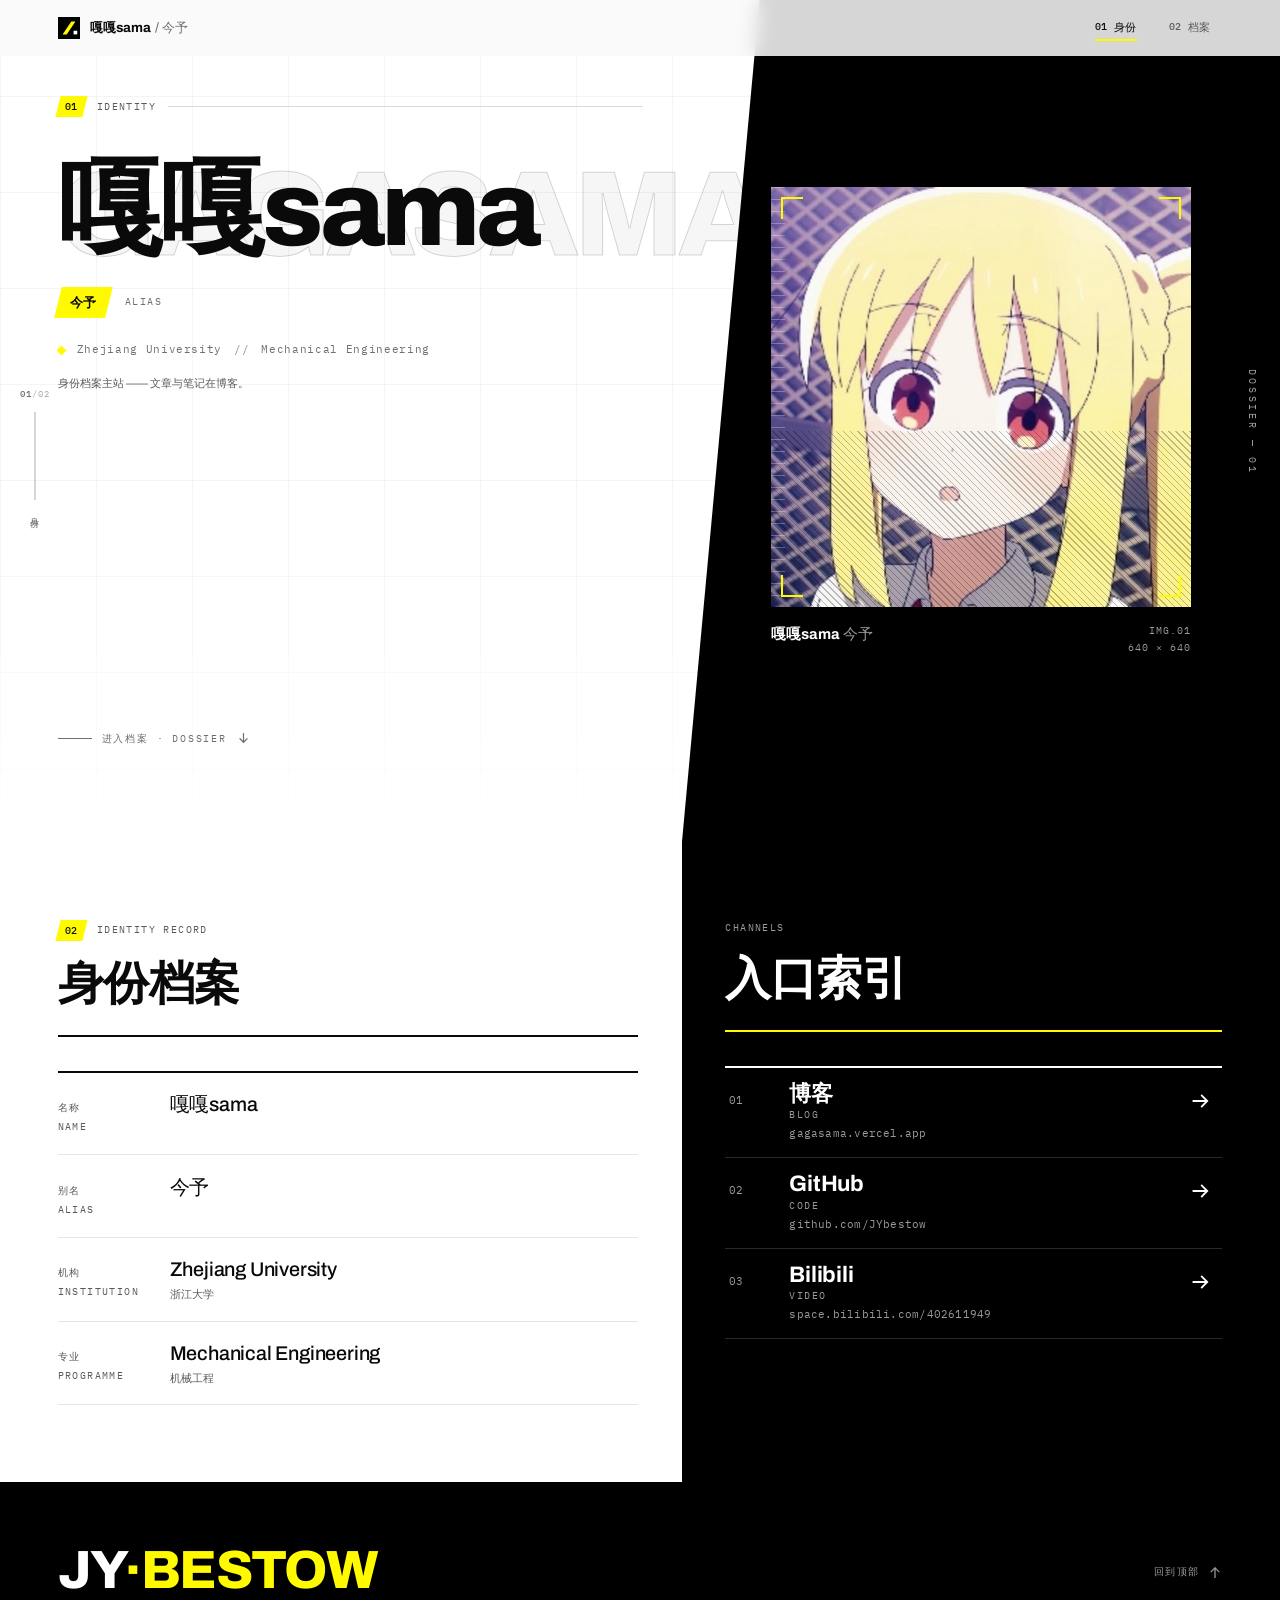
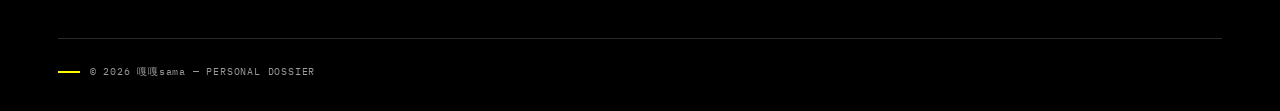
==== commit 19590d97: "polish: 短屏手机首屏构图完整化，修正档案区重复章节编号 - 短屏手机（375x667 / 320x568）：首屏 .hero__type 原是固定 403px 高度，与视口高度无关，头像又是 " ====
--- a/index.html
+++ b/index.html
@@ -212,7 +212,6 @@
       <div class="dossier__chan is-dark">
         <header class="shead rv">
           <p class="eyebrow mono shead__top">
-            <span class="eyebrow__no"><span>02</span></span>
             <span>CHANNELS</span>
           </p>
           <h2 class="shead__title" id="channels-title">入口索引</h2>
--- a/assets/css/main.css
+++ b/assets/css/main.css
@@ -958,6 +958,14 @@
   .hero__alias { margin-top: 16px; }
   .hero__scroll { margin-top: 20px; padding-top: 0; }
 
+  /* The plate is capped against the room the fold actually leaves it, so its
+     bottom edge lands on screen instead of being sliced off. The frame keeps a
+     definite width, so the cap turns the square into a wide plate and object-fit
+     crops the picture: the screen ends on a finished shape with its own corner
+     brackets rather than on an accidental slice of a square. 456px is what the
+     phone hero spends above the plate (measured), plus a gutter. */
+  .portrait__frame { max-height: max(170px, calc(100svh - 456px)); }
+
   .portrait { width: 100%; max-width: none; }
   .portrait__id { text-align: right; }
 
@@ -971,6 +979,21 @@
 
   .foot__top { align-items: flex-start; flex-direction: column; gap: var(--sp-4); }
   .foot__bar { flex-direction: column; align-items: flex-start; gap: 12px; }
+}
+
+/* Short phones (375x667, 320x568) have roughly 100px less to spend. Tighten the
+   hero rhythm and cap the plate harder, so the name, the identity lines and a
+   complete plate still share the first screen. Only short screens pay for this:
+   taller phones keep the roomier rhythm untouched. */
+@media (max-width: 720px) and (max-height: 700px) {
+  .hero__type { padding-block: 64px 20px; }
+  .hero__spec { padding-block: 20px; }
+  .hero__wordmark { margin-top: 14px; }
+  .hero__alias { margin-top: 12px; }
+  .hero__affil { margin-top: 14px; }
+  .hero__note { margin-top: 12px; }
+  .hero__scroll { margin-top: 14px; }
+  .portrait__frame { max-height: max(180px, calc(100svh - 382px)); }
 }
 
 /* ── Reduced motion ──────────────────────────────────────────────────────── */
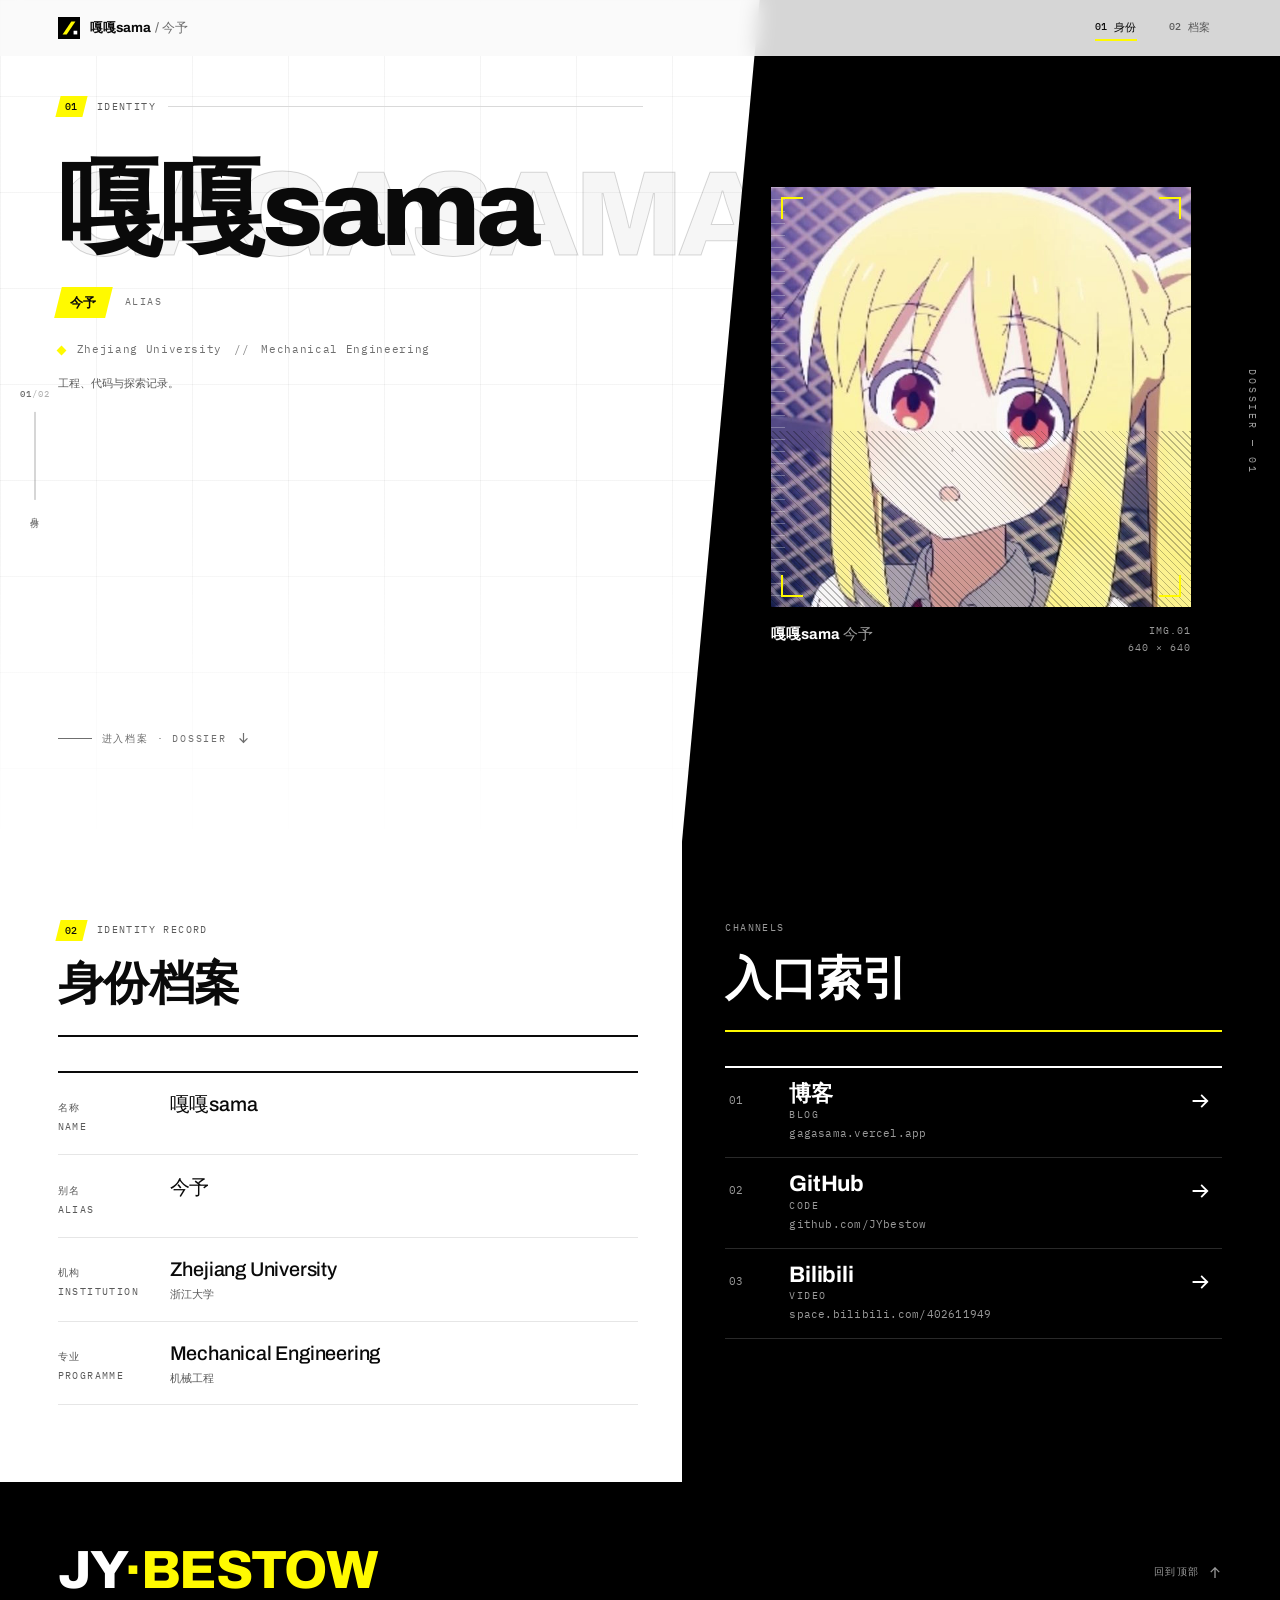
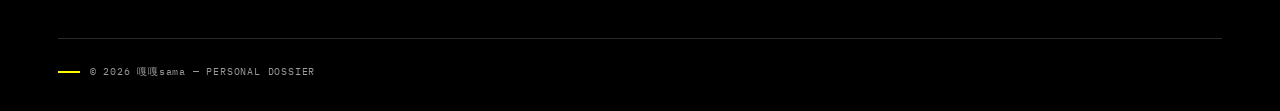
==== commit 78545bc7: "brand: 首页定位文案改为「工程、代码与探索记录。」，新增 1200x630 OG 分享图并补齐社交/SEO metadata" ====
--- a/index.html
+++ b/index.html
@@ -4,25 +4,45 @@
 <meta charset="UTF-8">
 <meta name="viewport" content="width=device-width, initial-scale=1">
 <title>嘎嘎sama | 今予 — 个人档案 · Zhejiang University</title>
-<meta name="description" content="嘎嘎sama（今予）的个人档案 —— Zhejiang University, Mechanical Engineering。身份记录与博客、GitHub、Bilibili 三个外部入口。">
-<meta name="keywords" content="嘎嘎sama,今予,Zhejiang University,机械工程,Mechanical Engineering,个人主页,博客,GitHub,Bilibili">
+<meta name="description" content="嘎嘎sama（今予）的个人档案 —— Zhejiang University, Mechanical Engineering。工程、代码与探索记录，附博客、GitHub、Bilibili 外部入口。">
+<meta name="keywords" content="嘎嘎sama,今予,Zhejiang University,机械工程,Mechanical Engineering,个人主页,个人档案,博客,GitHub,Bilibili">
 <meta name="author" content="嘎嘎sama">
 <meta name="theme-color" content="#fafafa">
 <link rel="canonical" href="https://jybestow.github.io/">
 
 <meta property="og:type" content="website">
 <meta property="og:site_name" content="嘎嘎sama — 个人档案">
+<meta property="og:locale" content="zh_CN">
 <meta property="og:title" content="嘎嘎sama | 今予 — 个人档案">
-<meta property="og:description" content="Zhejiang University · Mechanical Engineering。身份记录与外部入口索引。">
+<meta property="og:description" content="Zhejiang University · Mechanical Engineering。工程、代码与探索记录。">
 <meta property="og:url" content="https://jybestow.github.io/">
-<meta property="og:image" content="https://jybestow.github.io/assets/img/avatar.jpg">
-<meta name="twitter:card" content="summary">
+<meta property="og:image" content="https://jybestow.github.io/assets/img/og-image.png">
+<meta property="og:image:type" content="image/png">
+<meta property="og:image:width" content="1200">
+<meta property="og:image:height" content="630">
+<meta property="og:image:alt" content="嘎嘎sama（今予）个人档案分享图：Zhejiang University · Mechanical Engineering">
+<meta name="twitter:card" content="summary_large_image">
 <meta name="twitter:title" content="嘎嘎sama | 今予 — 个人档案">
-<meta name="twitter:description" content="Zhejiang University · Mechanical Engineering。身份记录与外部入口索引。">
-<meta name="twitter:image" content="https://jybestow.github.io/assets/img/avatar.jpg">
+<meta name="twitter:description" content="Zhejiang University · Mechanical Engineering。工程、代码与探索记录。">
+<meta name="twitter:image" content="https://jybestow.github.io/assets/img/og-image.png">
+<meta name="twitter:image:alt" content="嘎嘎sama（今予）个人档案分享图：Zhejiang University · Mechanical Engineering">
 
 <link rel="icon" href="assets/img/favicon.svg" type="image/svg+xml">
 <link rel="apple-touch-icon" href="assets/img/apple-touch-icon.png">
+
+<!-- Structured data: only facts already stated on this page -->
+<script type="application/ld+json">
+{
+  "@context": "https://schema.org",
+  "@type": "Person",
+  "name": "嘎嘎sama",
+  "alternateName": "今予",
+  "url": "https://jybestow.github.io/",
+  "image": "https://jybestow.github.io/assets/img/avatar.jpg",
+  "description": "工程、代码与探索记录。",
+  "affiliation": { "@type": "CollegeOrUniversity", "name": "Zhejiang University" }
+}
+</script>
 
 <!-- Self-hosted fonts: no third-party runtime dependency -->
 <link rel="preload" href="assets/fonts/archivo-latin-var.woff2" as="font" type="font/woff2" crossorigin>
@@ -58,6 +78,9 @@
   <symbol id="i-x" viewBox="0 0 24 24">
     <path d="M5 5l14 14M19 5 5 19" fill="none" stroke="currentColor" stroke-width="2.2" stroke-linecap="square"/>
   </symbol>
+  <symbol id="i-menu" viewBox="0 0 24 24">
+    <path d="M4 6h16M4 12h16M4 18h16" fill="none" stroke="currentColor" stroke-width="2.2" stroke-linecap="square"/>
+  </symbol>
 </svg>
 
 <!-- ── Header ─────────────────────────────────────────────────────────────── -->
@@ -78,7 +101,7 @@
     </nav>
 
     <button class="burger" id="burger" type="button" aria-label="打开章节导航" aria-expanded="false" aria-controls="menu">
-      <svg aria-hidden="true"><use href="#i-arrow"/></svg>
+      <svg aria-hidden="true"><use href="#i-menu"/></svg>
       <span class="visually-hidden">菜单</span>
     </button>
   </div>
@@ -141,7 +164,7 @@
           <span>Mechanical Engineering</span>
         </p>
 
-        <p class="hero__note anim" style="--d:370ms">身份档案主站 —— 文章与笔记在博客。</p>
+        <p class="hero__note anim" style="--d:370ms">工程、代码与探索记录。</p>
 
         <a class="hero__scroll mono anim" href="#dossier" style="--d:450ms">
           <span class="line" aria-hidden="true"></span>进入档案 · DOSSIER
--- a/assets/css/main.css
+++ b/assets/css/main.css
@@ -952,7 +952,7 @@
     width: 44px; height: 44px;
     color: var(--ink);
   }
-  .burger svg { width: 20px; height: 20px; transform: rotate(90deg); }
+  .burger svg { width: 20px; height: 20px; }
 
   .hero__wordmark { margin-top: 20px; }
   .hero__alias { margin-top: 16px; }
